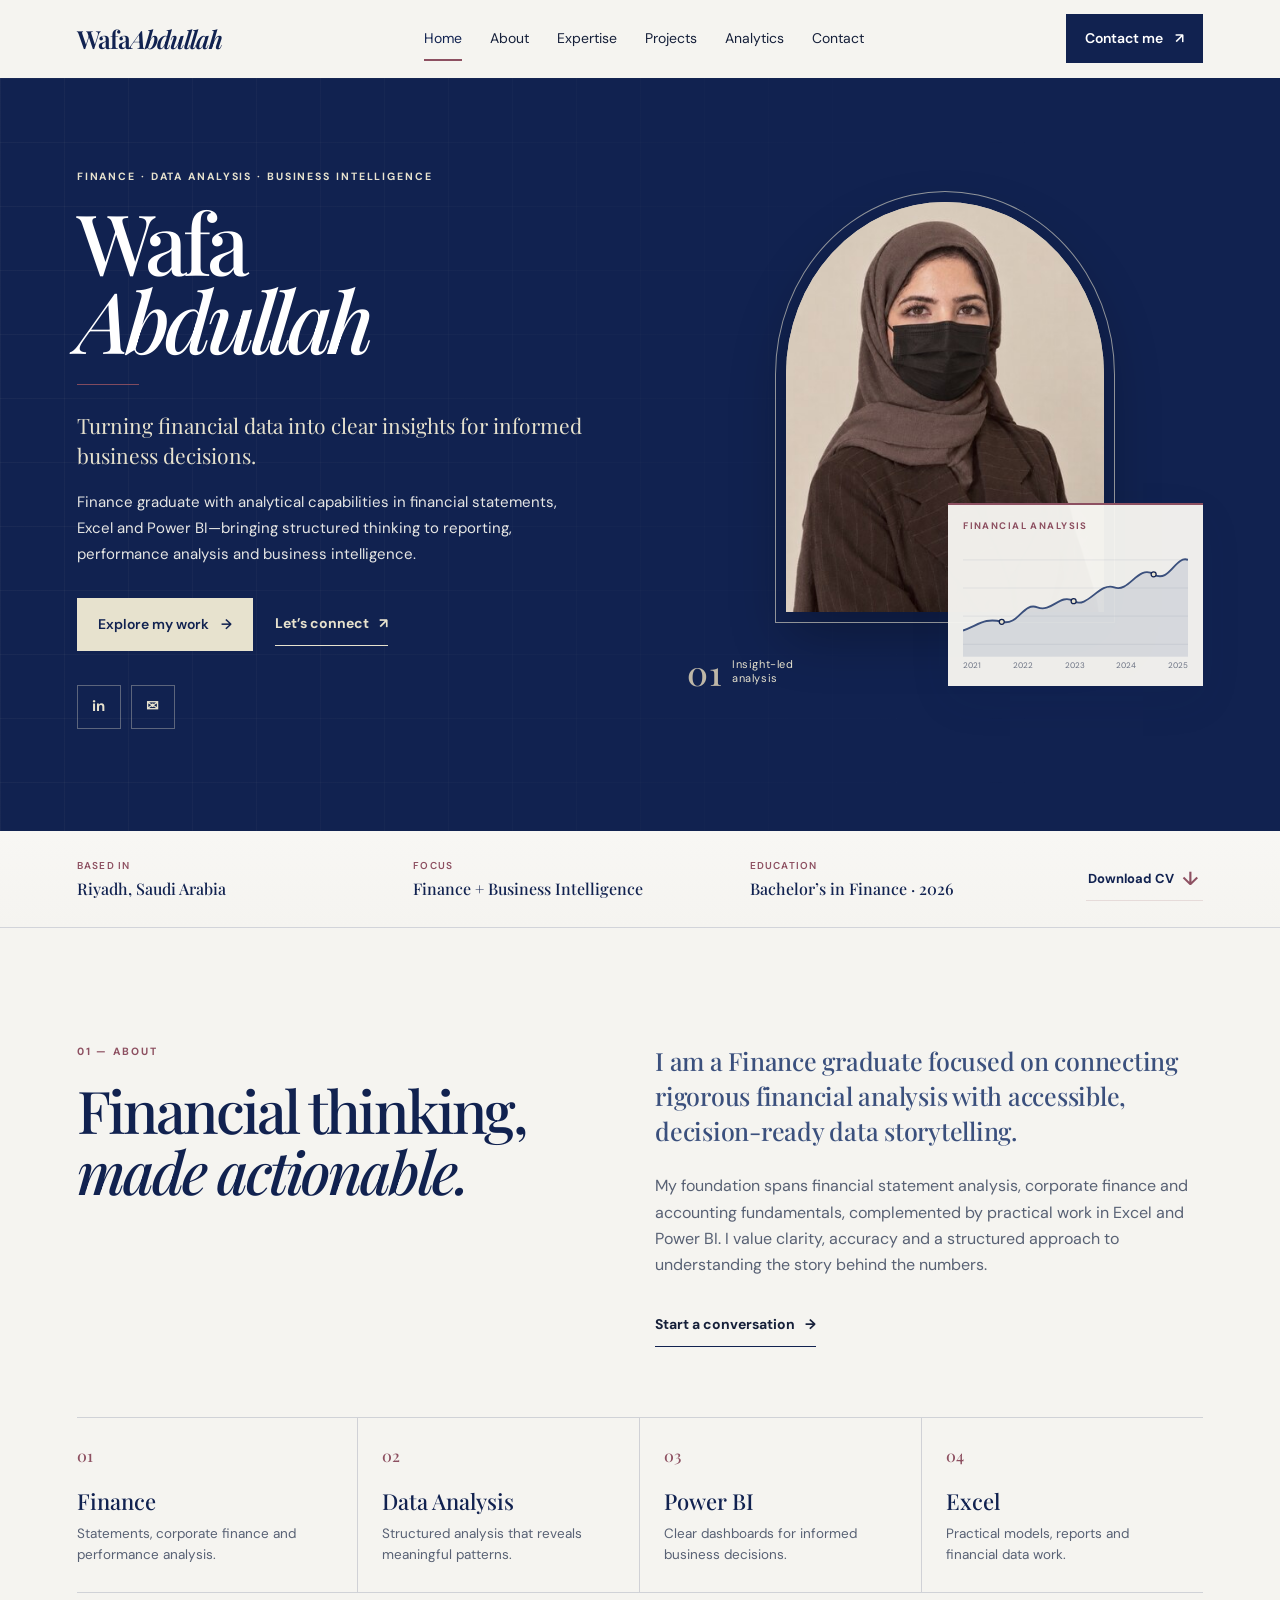
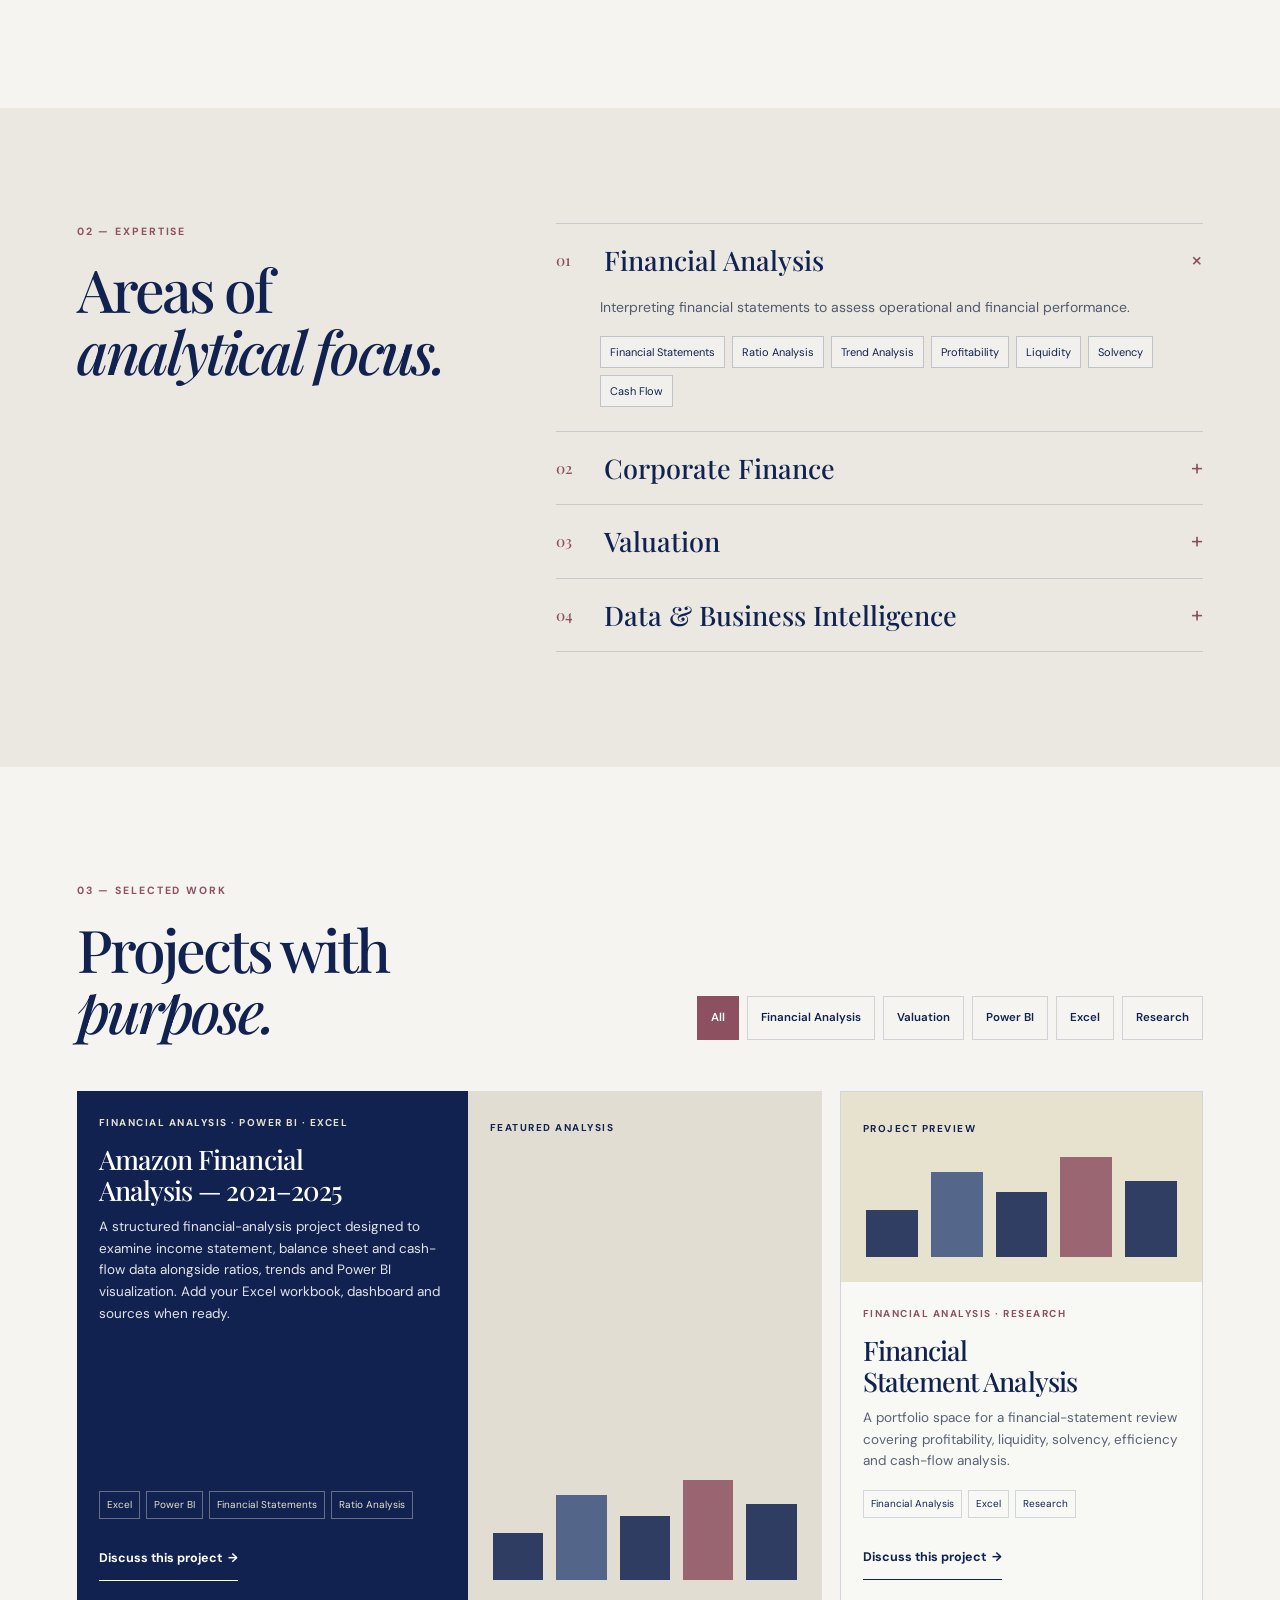
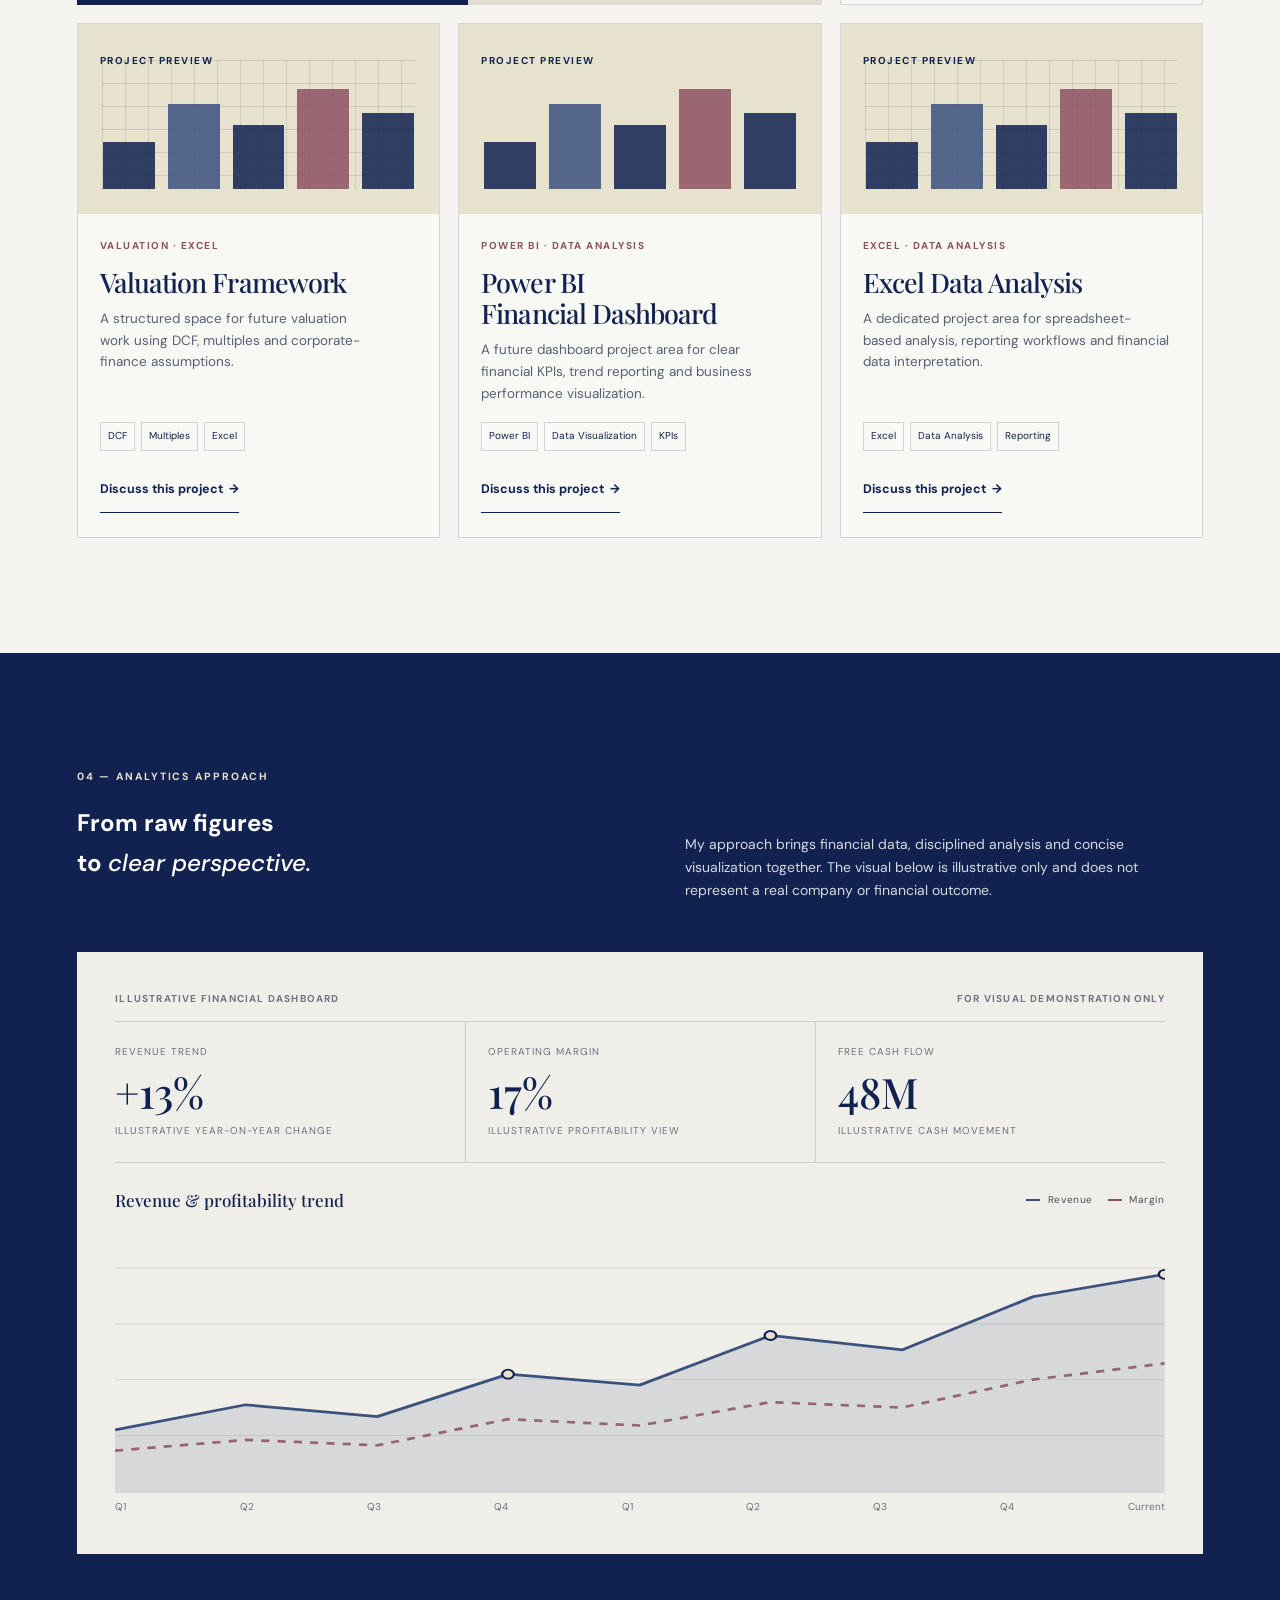
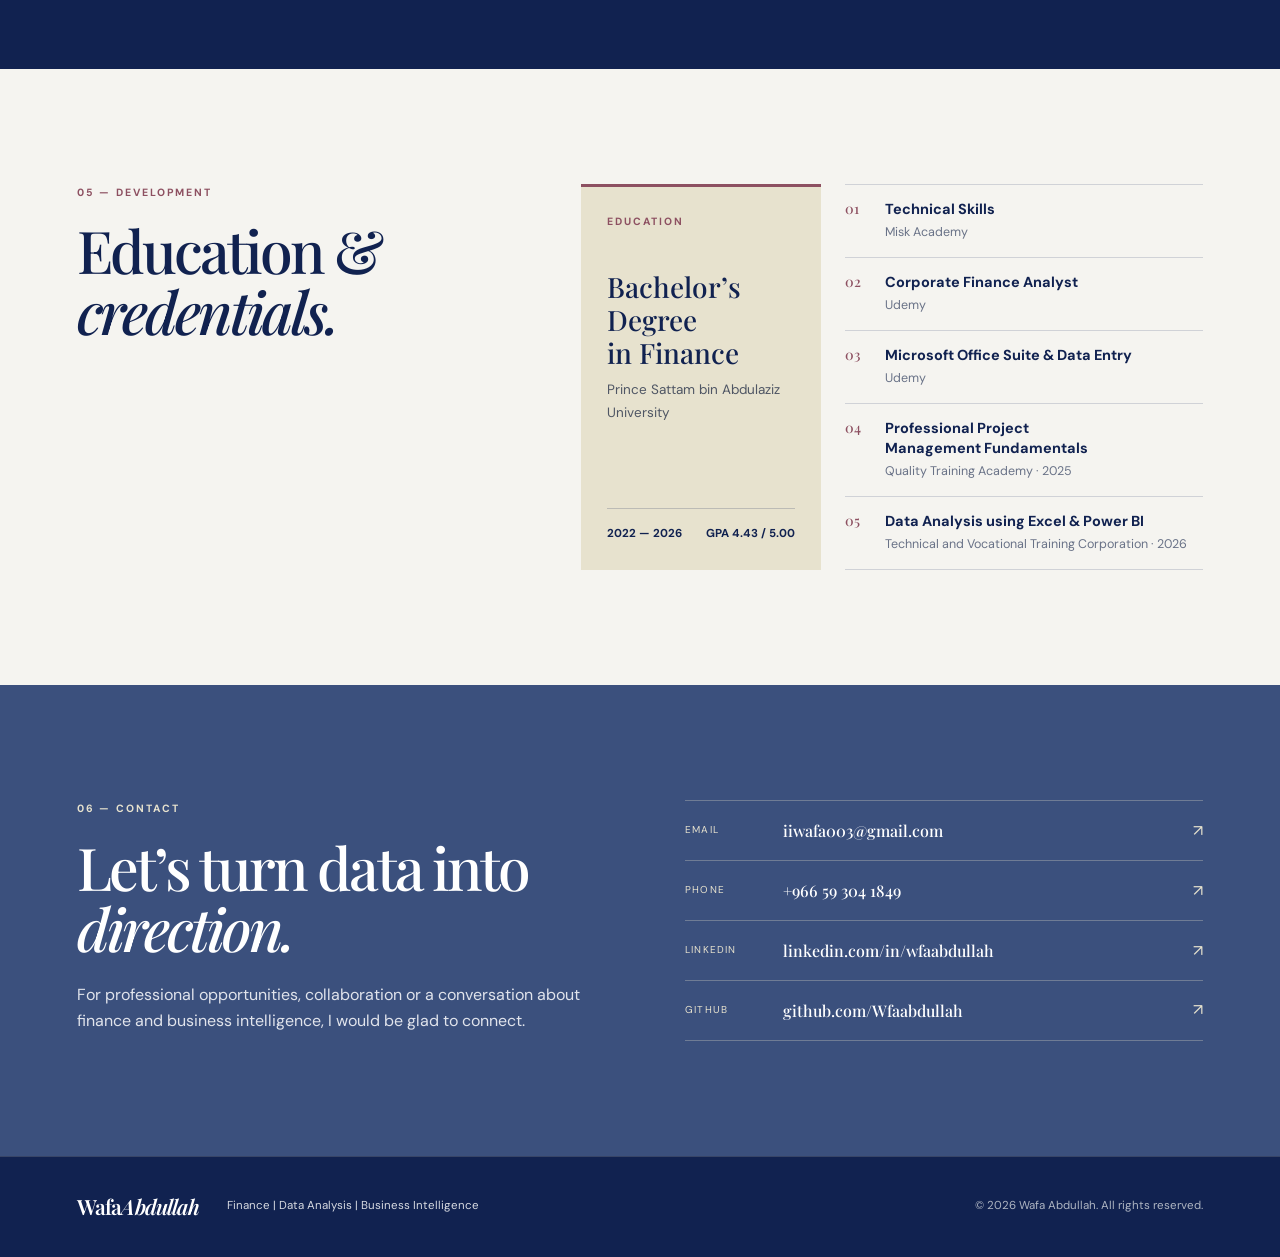
==== index.html @ f2de25d6 "Edit index.html" ====
<!doctype html>
<html lang="en">
<head>
  <meta charset="UTF-8" />
  <meta name="viewport" content="width=device-width, initial-scale=1.0, viewport-fit=cover" />
  <meta name="description" content="Wafa Abdullah — Finance, Data Analysis and Business Intelligence portfolio." />
  <meta name="keywords" content="Wafa Abdullah, Finance, Data Analysis, Business Intelligence, Power BI, Excel, Financial Analysis" />
  <meta name="author" content="Wafa Abdullah" />
  <meta property="og:title" content="Wafa Abdullah | Finance, Data Analysis & Business Intelligence" />
  <meta property="og:description" content="Portfolio of Wafa Abdullah — finance, data analysis and business intelligence." />
  <meta property="og:type" content="website" />
  <meta name="theme-color" content="#112250" />
  <title>Wafa Abdullah | Finance, Data Analysis &amp; Business Intelligence</title>
  <link rel="icon" href="data:image/svg+xml,%3Csvg xmlns='http://www.w3.org/2000/svg' viewBox='0 0 100 100'%3E%3Crect width='100' height='100' rx='16' fill='%23112250'/%3E%3Ctext x='50' y='62' text-anchor='middle' font-family='Georgia' font-size='45' fill='%23E7E2CE'%3EWA%3C/text%3E%3C/svg%3E" />
  <link rel="preconnect" href="https://fonts.googleapis.com" />
  <link rel="preconnect" href="https://fonts.gstatic.com" crossorigin />
  <link href="https://fonts.googleapis.com/css2?family=DM+Sans:opsz,wght@9..40,400;9..40,500;9..40,600;9..40,700&family=Playfair+Display:ital,wght@0,500;0,600;0,700;1,500&display=swap" rel="stylesheet" />
  <link rel="preload" as="image" href="assets/images/profile.jpg" imagesrcset="assets/images/profile-480.jpg 480w, assets/images/profile.jpg 1254w" imagesizes="(max-width: 700px) 78vw, (max-width: 1150px) 40vw, 318px" />
  <link rel="stylesheet" href="style.css" />
  <noscript><style>.reveal{opacity:1!important;transform:none!important}</style></noscript>
</head>
<body>
  <a class="skip-link" href="#main">Skip to content</a>
  <header class="site-header" id="top">
    <a class="brand" href="#home" aria-label="Wafa Abdullah, home">Wafa <span>Abdullah</span></a>
    <button class="menu-toggle" type="button" aria-expanded="false" aria-controls="site-nav" aria-label="Open menu"><span></span><span></span><span></span></button>
    <nav id="site-nav" aria-label="Primary navigation">
      <a class="active" href="#home">Home</a><a href="#about">About</a><a href="#expertise">Expertise</a><a href="#projects">Projects</a><a href="#analytics">Analytics</a><a href="#contact">Contact</a>
    </nav>
    <a class="header-contact" href="#contact">Contact me <span aria-hidden="true">↗</span></a>
  </header>

  <main id="main">
    <section class="hero" id="home" aria-labelledby="hero-title">
      <div class="hero-grid" aria-hidden="true"></div>
      <div class="hero-copy reveal">
        <p class="eyebrow light">Finance · Data Analysis · Business Intelligence</p>
        <h1 id="hero-title">Wafa<br /><em>Abdullah</em></h1>
        <div class="hero-rule"></div>
        <p class="hero-role">Turning financial data into clear insights for informed business decisions.</p>
        <p class="hero-text">Finance graduate with analytical capabilities in financial statements, Excel and Power BI—bringing structured thinking to reporting, performance analysis and business intelligence.</p>
        <div class="hero-actions">
          <a class="btn btn-accent" href="#projects">Explore my work <span aria-hidden="true">→</span></a>
          <a class="text-link light" href="#contact">Let’s connect <span aria-hidden="true">↗</span></a>
        </div>
        <div class="hero-social">
          <a href="https://www.linkedin.com/in/wfaabdullah" target="_blank" rel="noopener noreferrer" aria-label="Wafa Abdullah on LinkedIn">in</a>
          <a href="mailto:iiwafa003@gmail.com" aria-label="Email Wafa Abdullah">✉</a>
        </div>
      </div>
      <div class="hero-visual reveal">
        <picture>
          <source type="image/jpeg" srcset="assets/images/profile-480.jpg 480w, assets/images/profile.jpg 720w" sizes="(max-width: 700px) 78vw, (max-width: 1150px) 40vw, 318px" />
          <img class="profile-photo" src="assets/images/profile.jpg" width="720" height="929" alt="Portrait of Wafa Abdullah" fetchpriority="high" decoding="async" />
        </picture>
        <div class="chart-card chart-main"><div class="chart-label">Financial analysis</div><svg viewBox="0 0 360 190" aria-hidden="true"><g class="grid-lines"><path d="M0 35H360M0 80H360M0 125H360M0 170H360"/></g><path class="area" d="M0,148 C25,139 35,127 62,134 S96,102 119,111 S155,88 177,101 S218,70 242,79 S280,42 305,58 S340,27 360,35 L360,190 L0,190Z"/><path class="chart-line" d="M0,148 C25,139 35,127 62,134 S96,102 119,111 S155,88 177,101 S218,70 242,79 S280,42 305,58 S340,27 360,35"/><g class="chart-dots"><circle cx="62" cy="134" r="4"/><circle cx="177" cy="101" r="4"/><circle cx="305" cy="58" r="4"/></g></svg><div class="chart-years"><span>2021</span><span>2022</span><span>2023</span><span>2024</span><span>2025</span></div></div>
        <div class="data-note"><span class="note-num">01</span><span>Insight-led<br />analysis</span></div>
      </div>
    </section>

    <section class="intro-strip" aria-label="Professional summary">
      <div><span>Based in</span><strong>Riyadh, Saudi Arabia</strong></div>
      <div><span>Focus</span><strong>Finance + Business Intelligence</strong></div>
      <div><span>Education</span><strong>Bachelor’s in Finance · 2026</strong></div>
      <a href="assets/documents/Wafa-Abdullah-CV.pdf" target="_blank" rel="noopener" class="download-cv">Download CV <span aria-hidden="true">↓</span></a>
    </section>

    <section class="section about" id="about">
      <div class="section-heading reveal"><p class="eyebrow">01 — About</p><h2>Financial thinking,<br /><em>made actionable.</em></h2></div>
      <div class="about-content reveal"><p class="lead">I am a Finance graduate focused on connecting rigorous financial analysis with accessible, decision-ready data storytelling.</p><p>My foundation spans financial statement analysis, corporate finance and accounting fundamentals, complemented by practical work in Excel and Power BI. I value clarity, accuracy and a structured approach to understanding the story behind the numbers.</p><a class="text-link" href="#contact">Start a conversation <span aria-hidden="true">→</span></a></div>
      <div class="capability-row reveal"><article><span>01</span><h3>Finance</h3><p>Statements, corporate finance and performance analysis.</p></article><article><span>02</span><h3>Data Analysis</h3><p>Structured analysis that reveals meaningful patterns.</p></article><article><span>03</span><h3>Power BI</h3><p>Clear dashboards for informed business decisions.</p></article><article><span>04</span><h3>Excel</h3><p>Practical models, reports and financial data work.</p></article></div>
    </section>

    <section class="section expertise" id="expertise">
      <div class="section-heading reveal"><p class="eyebrow">02 — Expertise</p><h2>Areas of<br /><em>analytical focus.</em></h2></div>
      <div class="expertise-list reveal">
        <details open><summary><span>01</span><h3>Financial Analysis</h3><i aria-hidden="true">+</i></summary><div class="detail-content"><p>Interpreting financial statements to assess operational and financial performance.</p><div class="tags"><span>Financial Statements</span><span>Ratio Analysis</span><span>Trend Analysis</span><span>Profitability</span><span>Liquidity</span><span>Solvency</span><span>Cash Flow</span></div></div></details>
        <details><summary><span>02</span><h3>Corporate Finance</h3><i aria-hidden="true">+</i></summary><div class="detail-content"><p>Building an analytical understanding of capital allocation and corporate finance principles.</p><div class="tags"><span>WACC</span><span>CAPM</span><span>Cost of Capital</span><span>Capital Budgeting</span><span>Working Capital</span><span>Free Cash Flow</span></div></div></details>
        <details><summary><span>03</span><h3>Valuation</h3><i aria-hidden="true">+</i></summary><div class="detail-content"><p>Applying valuation frameworks to support structured investment and corporate finance analysis.</p><div class="tags"><span>DCF</span><span>Dividend Discount Model</span><span>P/E</span><span>EV/EBITDA</span><span>P/B</span><span>P/S</span></div></div></details>
        <details><summary><span>04</span><h3>Data &amp; Business Intelligence</h3><i aria-hidden="true">+</i></summary><div class="detail-content"><p>Transforming financial data into clear, visual and usable business intelligence.</p><div class="tags"><span>Power BI</span><span>Excel</span><span>Data Visualization</span><span>Dashboard Development</span><span>Financial Modeling</span><span>Data Interpretation</span></div></div></details>
      </div>
    </section>

    <section class="section projects" id="projects">
      <div class="projects-top reveal">
        <div class="section-heading"><p class="eyebrow">03 — Selected work</p><h2>Projects with<br /><em>purpose.</em></h2></div>
        <div class="project-filters" role="group" aria-label="Filter projects"><button class="filter active" type="button" data-filter="all" aria-pressed="true">All</button><button class="filter" type="button" data-filter="financial-analysis" aria-pressed="false">Financial Analysis</button><button class="filter" type="button" data-filter="valuation" aria-pressed="false">Valuation</button><button class="filter" type="button" data-filter="power-bi" aria-pressed="false">Power BI</button><button class="filter" type="button" data-filter="excel" aria-pressed="false">Excel</button><button class="filter" type="button" data-filter="research" aria-pressed="false">Research</button></div>
      </div>
      <div id="projects-grid" class="projects-grid" aria-live="polite"></div>
    </section>

    <section class="section analytics" id="analytics">
      <div class="analytics-intro reveal"><p class="eyebrow light">04 — Analytics approach</p><h2>From raw figures<br />to <em>clear perspective.</em></h2><p>My approach brings financial data, disciplined analysis and concise visualization together. The visual below is illustrative only and does not represent a real company or financial outcome.</p></div>
      <div class="analytics-board reveal"><div class="board-header"><span>Illustrative financial dashboard</span><span>For visual demonstration only</span></div><div class="kpi-row"><div><span>Revenue trend</span><strong>+<b data-count="18">0</b>%</strong><small>Illustrative year-on-year change</small></div><div><span>Operating margin</span><strong><b data-count="24">0</b>%</strong><small>Illustrative profitability view</small></div><div><span>Free cash flow</span><strong><b data-count="68">0</b>M</strong><small>Illustrative cash movement</small></div></div><div class="large-chart"><div class="chart-title"><span>Revenue &amp; profitability trend</span><span class="legend"><i></i> Revenue <i class="line-two"></i> Margin</span></div><svg viewBox="0 0 900 300" preserveAspectRatio="none" role="img" aria-label="Illustrative line chart of revenue and margin trend"><g class="chart-grid"><path d="M0 50H900M0 112H900M0 174H900M0 236H900"/></g><path class="revenue-area" d="M0 230 L112 202 L225 215 L337 168 L450 180 L562 125 L675 141 L787 82 L900 57 V300 H0Z"/><polyline class="revenue-line draw-line" points="0,230 112,202 225,215 337,168 450,180 562,125 675,141 787,82 900,57"/><polyline class="margin-line draw-line" points="0,253 112,241 225,247 337,218 450,225 562,199 675,205 787,174 900,156"/><g class="point-set"><circle cx="337" cy="168" r="5"/><circle cx="562" cy="125" r="5"/><circle cx="900" cy="57" r="5"/></g></svg><div class="chart-axis"><span>Q1</span><span>Q2</span><span>Q3</span><span>Q4</span><span>Q1</span><span>Q2</span><span>Q3</span><span>Q4</span><span>Current</span></div></div></div>
    </section>

    <section class="section credentials" id="credentials"><div class="section-heading reveal"><p class="eyebrow">05 — Development</p><h2>Education &amp;<br /><em>credentials.</em></h2></div><div class="credentials-wrap reveal"><article class="education-card"><p class="eyebrow">Education</p><h3>Bachelor’s Degree<br />in Finance</h3><p>Prince Sattam bin Abdulaziz University</p><div class="education-meta"><span>2022 — 2026</span><span>GPA 4.43 / 5.00</span></div></article><div class="cert-list"><article><span>01</span><div><h3>Technical Skills</h3><p>Misk Academy</p></div></article><article><span>02</span><div><h3>Corporate Finance Analyst</h3><p>Udemy</p></div></article><article><span>03</span><div><h3>Microsoft Office Suite &amp; Data Entry</h3><p>Udemy</p></div></article><article><span>04</span><div><h3>Professional Project Management Fundamentals</h3><p>Quality Training Academy · 2025</p></div></article><article><span>05</span><div><h3>Data Analysis using Excel &amp; Power BI</h3><p>Technical and Vocational Training Corporation · 2026</p></div></article></div></div></section>

    <section class="contact" id="contact"><div class="contact-grid"><div class="reveal"><p class="eyebrow light">06 — Contact</p><h2>Let’s turn data into<br /><em>direction.</em></h2><p>For professional opportunities, collaboration or a conversation about finance and business intelligence, I would be glad to connect.</p></div><div class="contact-details reveal"><a href="mailto:iiwafa003@gmail.com"><span>Email</span><strong>iiwafa003@gmail.com</strong><i aria-hidden="true">↗</i></a><a href="tel:+966593041849"><span>Phone</span><strong>+966 59 304 1849</strong><i aria-hidden="true">↗</i></a><a href="https://www.linkedin.com/in/wfaabdullah" target="_blank" rel="noopener noreferrer"><span>LinkedIn</span><strong>linkedin.com/in/wfaabdullah</strong><i aria-hidden="true">↗</i></a><a href="https://github.com/Wfaabdullah" target="_blank" rel="noopener noreferrer"><span>GitHub</span><strong>github.com/Wfaabdullah</strong><i aria-hidden="true">↗</i></a></div></div></section>
  </main>
  <footer><a class="brand" href="#home">Wafa <span>Abdullah</span></a><p>Finance | Data Analysis | Business Intelligence</p><p>© <span id="year"></span> Wafa Abdullah. All rights reserved.</p></footer>
  <script src="projects.js"></script><script src="script.js"></script>
</body>
</html>
---- style.css ----
/* ==========================================================================
   Wafa Abdullah — portfolio design system
   Palette: light beige ground, dark navy type, muted dark-pink accent
   ========================================================================== */

:root {
  --navy: #112250;
  --navy-deep: #0b1838;
  --sapphire: #3b507d;
  --beige: #f5f4f0;
  --champagne: #e7e2ce;
  --taupe: #beb7a7;
  --rose: #8d5061;          /* muted dark pink accent */
  --rose-deep: #76404f;
  --rose-soft: rgba(141, 80, 97, .16);
  --ink: #16203a;
  --muted: #586174;
  --serif: "Playfair Display", Georgia, "Times New Roman", serif;
  --sans: "DM Sans", Arial, Helvetica, sans-serif;
  --line: rgba(17, 34, 80, .16);
  --shadow: 0 15px 40px rgba(17, 34, 80, .08);
  --header-h: 78px;
  --gutter: clamp(20px, 6vw, 120px);
}

*,
*::before,
*::after { box-sizing: border-box; }

html {
  scroll-behavior: smooth;
  -webkit-text-size-adjust: 100%;
  scroll-padding-top: calc(var(--header-h) + 18px);
}

section[id] { scroll-margin-top: calc(var(--header-h) + 18px); }

body {
  margin: 0;
  background: var(--beige);
  color: var(--ink);
  font-family: var(--sans);
  font-size: 16px;
  line-height: 1.65;
  overflow-x: hidden;
  -webkit-font-smoothing: antialiased;
  text-rendering: optimizeLegibility;
}

img, picture, svg { max-width: 100%; }
img { height: auto; }

a { color: inherit; text-decoration: none; }
button { font: inherit; color: inherit; }

h1, h2, h3, p { margin-top: 0; }
h1, h2, h3 { text-wrap: balance; }
p { text-wrap: pretty; }

:where(a, button, summary):focus-visible {
  outline: 3px solid var(--rose);
  outline-offset: 4px;
  border-radius: 2px;
}

.skip-link {
  position: absolute;
  left: -999px;
  z-index: 1000;
  background: #fff;
  color: var(--navy);
  padding: 12px 16px;
}
.skip-link:focus { left: 12px; top: 12px; }

.sr-only {
  position: absolute;
  width: 1px; height: 1px;
  padding: 0; margin: -1px;
  overflow: hidden;
  clip: rect(0, 0, 0, 0);
  white-space: nowrap;
  border: 0;
}

/* ------------------------------- header --------------------------------- */

.site-header {
  min-height: var(--header-h);
  display: flex;
  align-items: center;
  gap: 20px;
  padding: 0 var(--gutter);
  padding-top: env(safe-area-inset-top);
  position: sticky;
  top: 0;
  z-index: 100;
  background: rgba(245, 244, 240, .95);
  -webkit-backdrop-filter: blur(12px);
  backdrop-filter: blur(12px);
  border-bottom: 1px solid transparent;
  transition: border-color .25s ease, box-shadow .25s ease;
}
.site-header.scrolled {
  border-bottom-color: var(--line);
  box-shadow: 0 8px 24px rgba(17, 34, 80, .05);
}

.brand {
  display: inline-flex;
  align-items: center;
  min-height: 44px;
  font: 600 25px/1.1 var(--serif);
  letter-spacing: -.04em;
  color: var(--navy);
  white-space: nowrap;
}
.brand span { font-style: italic; }

.site-header nav {
  display: flex;
  gap: clamp(16px, 2.2vw, 36px);
  margin: auto;
}
.site-header nav a {
  font-size: 14px;
  position: relative;
  display: inline-flex;
  align-items: center;
  min-height: 44px;
  padding: 0;
  transition: color .2s ease;
}
.site-header nav a::after {
  content: "";
  position: absolute;
  bottom: 0; left: 0;
  width: 0; height: 1.5px;
  background: var(--rose);
  transition: width .25s ease;
}
.site-header nav a:hover,
.site-header nav a.active { color: var(--navy); }
.site-header nav a:hover::after,
.site-header nav a.active::after { width: 100%; }

.header-contact,
.btn {
  display: inline-flex;
  align-items: center;
  justify-content: center;
  gap: 12px;
  background: var(--navy);
  color: #fff;
  padding: 12px 18px;
  min-height: 46px;
  font-size: 14px;
  font-weight: 600;
  border: 1px solid var(--navy);
  transition: background .25s ease, border-color .25s ease, transform .25s ease;
}
.header-contact:hover,
.btn:hover {
  background: var(--sapphire);
  border-color: var(--sapphire);
  transform: translateY(-2px);
}
.header-contact { white-space: nowrap; }

.menu-toggle {
  display: none;
  background: none;
  border: 0;
  color: var(--navy);
  padding: 11px 10px;
  min-width: 44px;
  min-height: 44px;
  margin-left: auto;
  cursor: pointer;
  border-radius: 4px;
}
.menu-toggle span:not(.sr-only) {
  display: block;
  width: 25px;
  height: 1.75px;
  background: currentColor;
  margin: 5px 0;
  transition: transform .25s ease, opacity .2s ease;
}
.menu-toggle[aria-expanded="true"] span:nth-child(1) { transform: translateY(6.75px) rotate(45deg); }
.menu-toggle[aria-expanded="true"] span:nth-child(2) { opacity: 0; }
.menu-toggle[aria-expanded="true"] span:nth-child(3) { transform: translateY(-6.75px) rotate(-45deg); }

/* -------------------------------- hero ---------------------------------- */

.hero {
  background: var(--navy);
  color: #fff;
  position: relative;
  display: grid;
  grid-template-columns: minmax(0, 1.04fr) minmax(380px, .96fr);
  align-items: center;
  gap: clamp(28px, 4vw, 56px);
  padding: clamp(48px, 7vw, 104px) var(--gutter) clamp(56px, 8vw, 112px);
  overflow: hidden;
}
.hero-grid {
  position: absolute;
  inset: 0;
  background:
    linear-gradient(rgba(231, 226, 206, .045) 1px, transparent 1px),
    linear-gradient(90deg, rgba(231, 226, 206, .045) 1px, transparent 1px);
  background-size: 64px 64px;
  -webkit-mask-image: linear-gradient(to right, #000, transparent 82%);
  mask-image: linear-gradient(to right, #000, transparent 82%);
  pointer-events: none;
}
.hero-copy,
.hero-visual { position: relative; z-index: 1; min-width: 0; }

.eyebrow {
  font-size: 10.5px;
  text-transform: uppercase;
  letter-spacing: .18em;
  font-weight: 700;
  color: var(--rose);
  margin: 0 0 18px;
}
.eyebrow.light { color: var(--champagne); }

h1 {
  font: 500 clamp(50px, 6.6vw, 96px)/.92 var(--serif);
  letter-spacing: -.06em;
  margin: 0;
  color: #fff;
}
h1 em, h2 em { font-style: italic; font-weight: 500; }
h1 em { color: #fff; }

.hero-rule {
  width: 62px;
  border-top: 1.5px solid var(--rose);
  opacity: .9;
  margin: 26px 0;
}
.hero-role {
  font: 400 clamp(17px, 1.7vw, 21px)/1.4 var(--serif);
  color: var(--champagne);
  max-width: 46ch;
  margin-bottom: 20px;
}
.hero-text {
  max-width: 50ch;
  color: #e6e6e4;
  font-size: 15px;
  line-height: 1.72;
  margin-bottom: 0;
}
.hero-actions {
  margin-top: 30px;
  display: flex;
  flex-wrap: wrap;
  align-items: center;
  gap: 22px;
}
.btn-accent {
  background: var(--champagne);
  color: var(--navy);
  border-color: var(--champagne);
  padding: 14px 20px;
}
.btn-accent:hover { background: #fff; border-color: #fff; }

.text-link {
  font-size: 14px;
  font-weight: 700;
  border-bottom: 1px solid var(--navy);
  min-height: 44px;
  padding: 6px 0;
  display: inline-flex;
  align-items: center;
  gap: 10px;
  transition: gap .2s ease, border-color .2s ease;
}
.text-link:hover { gap: 15px; }
.text-link.light { border-color: var(--champagne); color: var(--champagne); }

.hero-social {
  display: flex;
  gap: 10px;
  margin-top: 34px;
}
.hero-social a {
  width: 44px;
  height: 44px;
  display: inline-flex;
  align-items: center;
  justify-content: center;
  border: 1px solid rgba(231, 226, 206, .35);
  color: var(--champagne);
  font-size: 15px;
  font-weight: 700;
  transition: background .22s ease, border-color .22s ease, color .22s ease;
}
.hero-social a:hover,
.hero-social a:focus-visible {
  background: var(--rose);
  border-color: var(--rose);
  color: #fff;
}

.hero-visual {
  display: flex;
  align-items: center;
  justify-content: center;
  padding: 14px 14px 96px;
  min-height: 0;
  isolation: isolate;
}
.hero-visual picture { display: block; max-width: 100%; }

.profile-photo {
  display: block;
  width: min(318px, 100%);
  height: auto;
  aspect-ratio: 31 / 40;
  object-fit: cover;
  object-position: 50% 16%;
  border-radius: 50% 50% 0 0 / 42% 42% 0 0;
  outline: 1px solid rgba(231, 226, 206, .6);
  outline-offset: 10px;
  box-shadow: 0 24px 55px rgba(0, 0, 0, .28);
  background: #d8d2c4;
}

.chart-card {
  position: absolute;
  background: rgba(245, 244, 240, .97);
  color: var(--navy);
  padding: 14px 15px;
  box-shadow: var(--shadow);
}
.chart-main {
  width: min(255px, 66%);
  right: 0;
  bottom: 22px;
  z-index: 2;
  animation: float 6s ease-in-out infinite;
  border-top: 2px solid var(--rose);
}
.chart-label {
  font-size: 9.5px;
  text-transform: uppercase;
  letter-spacing: .15em;
  font-weight: 700;
  margin-bottom: 4px;
  color: var(--rose);
}
.chart-main svg { width: 100%; height: auto; display: block; }
.grid-lines path { stroke: rgba(17, 34, 80, .12); stroke-width: 1; }
.area { fill: rgba(59, 80, 125, .13); }
.chart-line { fill: none; stroke: var(--sapphire); stroke-width: 3; }
.chart-dots circle { fill: var(--champagne); stroke: var(--navy); stroke-width: 2; }
.chart-years {
  font-size: 8px;
  display: flex;
  justify-content: space-between;
  color: #6a7182;
  margin-top: 2px;
}

.data-note {
  position: absolute;
  left: 0;
  bottom: 22px;
  display: flex;
  gap: 10px;
  align-items: flex-end;
  color: var(--champagne);
  font-size: 11px;
  letter-spacing: .05em;
  line-height: 1.35;
  z-index: 2;
}
.note-num { font: 500 34px/.8 var(--serif); color: var(--taupe); }

/* ---------------------------- intro strip -------------------------------- */

.intro-strip {
  display: grid;
  grid-template-columns: repeat(3, minmax(0, 1fr)) auto;
  gap: clamp(18px, 3vw, 36px);
  align-items: center;
  padding: 26px var(--gutter);
  border-bottom: 1px solid var(--line);
  background: linear-gradient(to bottom, #f8f7f4, var(--beige));
}
.intro-strip div { display: flex; flex-direction: column; gap: 3px; min-width: 0; }
.intro-strip span {
  font-size: 10px;
  letter-spacing: .12em;
  text-transform: uppercase;
  color: var(--rose);
  font-weight: 600;
}
.intro-strip strong { font: 500 16px/1.35 var(--serif); color: var(--navy); }
.download-cv {
  font-size: 13px;
  font-weight: 700;
  white-space: nowrap;
  display: inline-flex;
  align-items: center;
  gap: 8px;
  min-height: 44px;
  padding: 0 2px;
  border-bottom: 1px solid var(--rose-soft);
  color: var(--navy);
  transition: border-color .2s ease, color .2s ease;
}
.download-cv:hover { border-bottom-color: var(--rose); color: var(--rose); }
.download-cv span { font-size: 19px; line-height: 1; }

/* ------------------------------- sections -------------------------------- */

.section { padding: clamp(64px, 9vw, 132px) var(--gutter); }

.section-heading h2,
.contact h2 {
  font: 500 clamp(34px, 4.6vw, 62px)/1.04 var(--serif);
  letter-spacing: -.05em;
  margin: 0;
  color: var(--navy);
}

/* -------------------------------- about ---------------------------------- */

.about {
  display: grid;
  grid-template-columns: minmax(0, .85fr) minmax(0, 1fr);
  column-gap: clamp(32px, 10%, 150px);
  row-gap: clamp(44px, 6vw, 70px);
}
.about-content { max-width: 570px; }
.lead {
  font: 500 clamp(20px, 2vw, 25px)/1.4 var(--serif);
  color: var(--sapphire);
  letter-spacing: -.01em;
}
.about-content p:not(.lead) { color: var(--muted); }
.about-content .text-link { margin-top: 8px; }

.capability-row {
  grid-column: 1 / -1;
  display: grid;
  grid-template-columns: repeat(4, minmax(0, 1fr));
  border-top: 1px solid var(--line);
  border-bottom: 1px solid var(--line);
}
.capability-row article {
  padding: 26px 24px 26px 0;
  border-right: 1px solid var(--line);
  min-width: 0;
}
.capability-row article + article { padding-left: 24px; }
.capability-row article:last-child { border-right: 0; }
.capability-row span { color: var(--rose); font: 500 16px var(--serif); }
.capability-row h3 {
  font: 500 clamp(19px, 1.8vw, 22px)/1.2 var(--serif);
  margin: 18px 0 8px;
  color: var(--navy);
}
.capability-row p { font-size: 13.5px; line-height: 1.6; margin: 0; color: var(--muted); }

/* ------------------------------- expertise ------------------------------- */

.expertise {
  background: #eae8e1;
  display: grid;
  grid-template-columns: minmax(0, .75fr) minmax(0, 1.25fr);
  gap: clamp(32px, 8%, 120px);
  align-items: start;
}
.expertise-list { min-width: 0; }
.expertise-list details { border-top: 1px solid var(--line); }
.expertise-list details:last-child { border-bottom: 1px solid var(--line); }
.expertise-list summary {
  list-style: none;
  cursor: pointer;
  display: grid;
  grid-template-columns: 44px minmax(0, 1fr) 24px;
  align-items: center;
  gap: 4px;
  padding: 20px 0;
  min-height: 56px;
  transition: color .2s ease;
}
.expertise-list summary::-webkit-details-marker { display: none; }
.expertise-list summary:hover h3 { color: var(--rose); }
.expertise-list summary span { font: 500 15px var(--serif); color: var(--rose); }
.expertise-list summary h3 {
  font: 500 clamp(21px, 2.2vw, 27px)/1.2 var(--serif);
  margin: 0;
  color: var(--navy);
  transition: color .2s ease;
}
.expertise-list summary i {
  font-style: normal;
  font-size: 22px;
  line-height: 1;
  justify-self: end;
  color: var(--rose);
  transition: transform .25s ease;
}
.expertise-list details[open] summary i { transform: rotate(45deg); }
.detail-content {
  padding: 0 0 24px 44px;
  color: #4f5a6e;
  font-size: 14px;
}
.detail-content p { max-width: 58ch; margin-bottom: 16px; }
.tags { display: flex; flex-wrap: wrap; gap: 7px; }
.tags span {
  border: 1px solid rgba(17, 34, 80, .22);
  font-size: 11px;
  padding: 6px 9px;
  color: var(--navy);
  background: rgba(255, 255, 255, .35);
}

/* -------------------------------- projects ------------------------------- */

.projects-top {
  display: flex;
  align-items: flex-end;
  justify-content: space-between;
  gap: 30px;
  margin-bottom: clamp(32px, 4vw, 52px);
}
.project-filters {
  display: flex;
  flex-wrap: wrap;
  justify-content: flex-end;
  gap: 8px;
  max-width: 620px;
}
.filter {
  background: transparent;
  border: 1px solid var(--line);
  padding: 10px 13px;
  min-height: 44px;
  color: var(--navy);
  cursor: pointer;
  font-size: 11.5px;
  font-weight: 600;
  transition: background .2s ease, border-color .2s ease, color .2s ease;
}
.filter:hover { border-color: var(--rose); color: var(--rose); }
.filter.active {
  background: var(--rose);
  border-color: var(--rose);
  color: #fff;
}

.projects-grid {
  display: grid;
  grid-template-columns: repeat(3, minmax(0, 1fr));
  gap: 18px;
}
.project {
  border: 1px solid var(--line);
  background: rgba(255, 255, 255, .3);
  display: flex;
  flex-direction: column;
  min-width: 0;
  transition: box-shadow .3s ease, transform .3s ease, border-color .3s ease;
}
.project:hover {
  box-shadow: var(--shadow);
  transform: translateY(-5px);
  border-color: rgba(141, 80, 97, .3);
}
.empty-state {
  grid-column: 1 / -1;
  margin: 0;
  padding: 40px 24px;
  text-align: center;
  color: var(--muted);
  font-size: 14px;
  border: 1px dashed var(--line);
}
.project.featured {
  grid-column: span 2;
  display: grid;
  grid-template-columns: minmax(0, 1.05fr) minmax(0, .95fr);
  background: var(--navy);
  color: #fff;
  border: 0;
}
.project.featured .project-visual { order: 2; background: #e1ddd2; min-height: 100%; }

.project-visual {
  min-height: 190px;
  padding: 22px;
  position: relative;
  overflow: hidden;
  background: var(--champagne);
}
.project-visual .mini-label {
  font-size: 10px;
  text-transform: uppercase;
  letter-spacing: .15em;
  font-weight: 700;
  color: var(--navy);
}
.visual-bars {
  position: absolute;
  left: 25px; right: 25px; bottom: 25px;
  height: 112px;
  display: flex;
  align-items: flex-end;
  gap: 13px;
}
.visual-bars i { background: var(--navy); width: 18%; opacity: .85; }
.visual-bars i:nth-child(1) { height: 42%; }
.visual-bars i:nth-child(2) { height: 76%; background: var(--sapphire); }
.visual-bars i:nth-child(3) { height: 58%; }
.visual-bars i:nth-child(4) { height: 90%; background: var(--rose); }
.visual-bars i:nth-child(5) { height: 68%; }
.visual-grid {
  position: absolute;
  inset: 36px 24px 24px;
  background:
    linear-gradient(rgba(17, 34, 80, .12) 1px, transparent 1px),
    linear-gradient(90deg, rgba(17, 34, 80, .12) 1px, transparent 1px);
  background-size: 23px 23px;
}

.project-body {
  padding: 24px 22px;
  display: flex;
  flex-direction: column;
  flex: 1;
  min-width: 0;
}
.project-category {
  font-size: 10px;
  text-transform: uppercase;
  letter-spacing: .15em;
  color: var(--rose);
  font-weight: 700;
  text-transform: uppercase;
}
.featured .project-category { color: var(--champagne); }
.project h3 {
  font: 500 clamp(22px, 2.1vw, 27px)/1.16 var(--serif);
  letter-spacing: -.035em;
  margin: 12px 0 10px;
  color: var(--navy);
}
.featured h3 { color: #fff; }
.project p { font-size: 13.5px; line-height: 1.6; color: var(--muted); margin-bottom: 0; }
.featured p { color: #e2e4e8; }
.project-tools {
  display: flex;
  gap: 6px;
  flex-wrap: wrap;
  margin-top: auto;
  padding-top: 18px;
}
.project-tools span {
  font-size: 10px;
  padding: 5px 7px;
  border: 1px solid var(--line);
  color: var(--navy);
}
.featured .project-tools span {
  border-color: rgba(231, 226, 206, .4);
  color: var(--champagne);
}
.project-actions {
  display: flex;
  flex-wrap: wrap;
  gap: 18px;
  margin-top: 18px;
  font-size: 12.5px;
  font-weight: 700;
}
.project-actions a {
  border-bottom: 1px solid currentColor;
  padding-bottom: 2px;
  min-height: 44px;
  color: var(--navy);
  display: inline-flex;
  align-items: center;
  gap: 6px;
  transition: color .2s ease;
}
.project-actions a:hover { color: var(--rose); }
.featured .project-actions a { color: #fff; }
.featured .project-actions a:hover { color: var(--champagne); }

/* ------------------------------- analytics ------------------------------- */

.analytics { background: var(--navy); color: #fff; }
.analytics-intro {
  display: grid;
  grid-template-columns: minmax(0, 1fr) minmax(0, 1fr);
  grid-template-rows: auto auto;
  column-gap: clamp(24px, 8%, 110px);
  align-items: end;
  margin-bottom: clamp(32px, 4vw, 50px);
}
.analytics-intro > .eyebrow { grid-column: 1; }
.analytics-intro > h2 { grid-column: 1; grid-row: 2; color: #fff; }
.analytics-intro > p:last-child {
  grid-column: 2;
  grid-row: 2;
  color: #d7d9df;
  max-width: 50ch;
  font-size: 14px;
  margin-bottom: 0;
}
.analytics-board {
  background: #f0eee8;
  color: var(--navy);
  padding: clamp(18px, 3vw, 40px);
}
.board-header {
  display: flex;
  justify-content: space-between;
  flex-wrap: wrap;
  gap: 8px 14px;
  border-bottom: 1px solid var(--line);
  padding-bottom: 14px;
  font-size: 10px;
  text-transform: uppercase;
  letter-spacing: .12em;
  font-weight: 700;
  color: #6d7482;
}
.kpi-row {
  display: grid;
  grid-template-columns: repeat(3, minmax(0, 1fr));
  border-bottom: 1px solid var(--line);
}
.kpi-row > div { padding: 22px 18px 22px 0; min-width: 0; }
.kpi-row > div + div { padding-left: 22px; border-left: 1px solid var(--line); }
.kpi-row span,
.kpi-row small {
  display: block;
  font-size: 10px;
  text-transform: uppercase;
  letter-spacing: .1em;
  color: #687184;
}
.kpi-row strong {
  font: 500 clamp(30px, 3.6vw, 42px)/1.2 var(--serif);
  display: block;
  margin: 6px 0;
}
.kpi-row strong b { font-weight: 500; }
.large-chart { padding-top: 26px; }
.chart-title {
  display: flex;
  justify-content: space-between;
  align-items: center;
  flex-wrap: wrap;
  gap: 10px;
  font: 500 17px var(--serif);
}
.legend { font: 500 10px var(--sans); letter-spacing: .04em; color: #5c6575; }
.legend i {
  display: inline-block;
  width: 14px; height: 2px;
  background: var(--sapphire);
  vertical-align: middle;
  margin: 0 4px 2px 12px;
}
.legend .line-two { background: var(--rose); }
.large-chart svg {
  width: 100%;
  height: clamp(170px, 26vw, 270px);
  margin-top: 12px;
  display: block;
}
.chart-grid path { stroke: rgba(17, 34, 80, .12); stroke-width: 1; }
.revenue-area { fill: rgba(59, 80, 125, .14); }
.revenue-line,
.margin-line { fill: none; stroke: var(--sapphire); stroke-width: 3; }
.margin-line { stroke: var(--rose); stroke-dasharray: 7 7; opacity: .85; }
.point-set circle { fill: var(--champagne); stroke: var(--navy); stroke-width: 2; }
.chart-axis {
  display: flex;
  justify-content: space-between;
  gap: 2px;
  font-size: 10px;
  color: #687184;
  margin-top: 6px;
}

/* ------------------------------ credentials ------------------------------ */

.credentials {
  display: grid;
  grid-template-columns: minmax(0, .8fr) minmax(0, 1.2fr);
  gap: clamp(32px, 8%, 120px);
  align-items: start;
}
.credentials-wrap {
  display: grid;
  grid-template-columns: minmax(0, .8fr) minmax(0, 1.2fr);
  gap: 24px;
  min-width: 0;
}
.education-card {
  background: var(--champagne);
  padding: 26px;
  display: flex;
  flex-direction: column;
  border-top: 3px solid var(--rose);
}
.education-card h3 {
  font: 500 clamp(23px, 2.2vw, 28px)/1.18 var(--serif);
  margin: 22px 0 10px;
  color: var(--navy);
}
.education-card > p:not(.eyebrow) { font-size: 13.5px; color: #4f5664; }
.education-meta {
  margin-top: auto;
  padding-top: 16px;
  border-top: 1px solid rgba(17, 34, 80, .2);
  display: flex;
  justify-content: space-between;
  flex-wrap: wrap;
  gap: 6px 10px;
  font-size: 11.5px;
  font-weight: 700;
  color: var(--navy);
}
.cert-list { min-width: 0; }
.cert-list article {
  display: grid;
  grid-template-columns: 36px minmax(0, 1fr);
  gap: 4px;
  border-top: 1px solid var(--line);
  padding: 14px 0;
}
.cert-list article:last-child { border-bottom: 1px solid var(--line); }
.cert-list span { font: 500 14px var(--serif); color: var(--rose); }
.cert-list h3 { font-size: 14.5px; margin: 0; font-weight: 700; line-height: 1.4; color: var(--navy); }
.cert-list p { font-size: 12.5px; color: #697287; margin: 3px 0 0; }

/* -------------------------------- contact -------------------------------- */

.contact {
  background: var(--sapphire);
  color: #fff;
  padding: clamp(64px, 9vw, 132px) var(--gutter);
}
.contact-grid {
  display: grid;
  grid-template-columns: minmax(0, 1fr) minmax(0, 1fr);
  gap: clamp(32px, 8%, 120px);
}
.contact h2 { color: #fff; }
.contact .eyebrow { color: var(--champagne); }
.contact-grid > div > p:last-child {
  max-width: 46ch;
  color: #e1e4ec;
  margin-top: 24px;
  margin-bottom: 0;
}
.contact-details { min-width: 0; }
.contact-details a {
  display: grid;
  grid-template-columns: 84px minmax(0, 1fr) auto;
  gap: 14px;
  align-items: center;
  padding: 16px 0;
  min-height: 60px;
  border-top: 1px solid rgba(231, 226, 206, .3);
  transition: padding-left .2s ease, background .2s ease;
}
.contact-details a:last-child { border-bottom: 1px solid rgba(231, 226, 206, .3); }
.contact-details a:hover { padding-left: 8px; }
.contact-details span {
  font-size: 10px;
  letter-spacing: .12em;
  text-transform: uppercase;
  color: var(--champagne);
}
.contact-details strong {
  font: 500 clamp(14px, 1.4vw, 16px) var(--serif);
  overflow-wrap: anywhere;
  min-width: 0;
}
.contact-details i { font-style: normal; color: var(--champagne); }

/* -------------------------------- footer --------------------------------- */

footer {
  background: var(--navy);
  color: #fff;
  padding: 28px var(--gutter);
  padding-bottom: calc(28px + env(safe-area-inset-bottom));
  display: grid;
  grid-template-columns: auto minmax(0, 1fr) auto;
  align-items: center;
  gap: 12px 28px;
  border-top: 1px solid rgba(231, 226, 206, .18);
}
footer .brand { color: #fff; font-size: 21px; }
footer p { margin: 0; font-size: 11.5px; color: #d7dae1; }
footer p:last-child { color: #aeb5c2; }

/* ------------------------------- animation ------------------------------- */

.reveal {
  opacity: 0;
  transform: translateY(18px);
  transition: opacity .65s ease, transform .65s ease;
}
.reveal.visible { opacity: 1; transform: none; }

@keyframes float { 50% { transform: translateY(-9px); } }

/* ==========================================================================
   Responsive — tablet landscape / small laptop
   ========================================================================== */

@media (min-width: 901px) and (max-width: 1180px) {
  :root { --gutter: 5vw; }
  .site-header { gap: 14px; }
  .site-header nav { gap: 15px; }
  .site-header nav a { font-size: 13px; }
  .header-contact { padding-inline: 12px; font-size: 13px; }
  .hero { grid-template-columns: minmax(0, 1fr) minmax(300px, .85fr); }
  .credentials { grid-template-columns: 1fr; }
  .credentials-wrap { grid-template-columns: minmax(0, .8fr) minmax(0, 1.2fr); }
}

/* ==========================================================================
   Responsive — tablet portrait
   ========================================================================== */

@media (max-width: 900px) {
  :root { --header-h: 72px; --gutter: 32px; }

  .hero {
    grid-template-columns: minmax(0, 1.1fr) minmax(0, .9fr);
    gap: 26px;
    align-items: center;
    padding-block: 56px 64px;
  }
  .hero-visual { padding: 12px 12px 80px; }
  .profile-photo { width: min(250px, 100%); }
  .chart-main { width: min(220px, 78%); bottom: 14px; padding: 12px; }
  .data-note { display: none; }
  .hero-role { font-size: 17px; }
  .hero-text { font-size: 14.5px; }

  .intro-strip { grid-template-columns: repeat(2, minmax(0, 1fr)); gap: 18px 26px; }
  .download-cv { justify-self: start; }

  .about,
  .expertise,
  .credentials { grid-template-columns: 1fr; }
  .about { row-gap: 40px; }
  .about-content { max-width: 100%; }
  .credentials-wrap { grid-template-columns: minmax(0, .9fr) minmax(0, 1.1fr); }

  .capability-row article { padding: 20px 18px 20px 0; }
  .capability-row article + article { padding-left: 18px; }

  .projects-top { align-items: flex-start; flex-direction: column; gap: 24px; }
  .project-filters { justify-content: flex-start; max-width: 100%; }

  .analytics-intro { column-gap: 40px; }
  .analytics-intro > p:last-child { margin-top: 20px; }

  .contact-grid { gap: 44px; }
  footer { grid-template-columns: auto minmax(0, 1fr); row-gap: 6px; }
  footer p:last-child { grid-column: 1 / -1; }
}

/* ==========================================================================
   Responsive — phones (iPhone)
   ========================================================================== */

@media (max-width: 700px) {
  :root { --header-h: 64px; --gutter: 22px; }

  body { font-size: 15.5px; }

  .site-header { padding-inline: 20px; }
  .brand { font-size: 21px; }
  .header-contact { display: none; }
  .menu-toggle { display: block; }

  .site-header nav {
    display: none;
    position: absolute;
    top: 100%;
    left: 0;
    right: 0;
    margin: 0;
    padding: 10px 20px 18px;
    background: var(--beige);
    border-bottom: 1px solid var(--line);
    border-top: 1px solid var(--line);
    box-shadow: 0 18px 30px rgba(17, 34, 80, .1);
    flex-direction: column;
    gap: 0;
    max-height: calc(100vh - var(--header-h));
    overflow-y: auto;
    -webkit-overflow-scrolling: touch;
  }
  .site-header nav.open { display: flex; }
  .site-header nav a {
    padding: 13px 0;
    min-height: 48px;
    display: flex;
    align-items: center;
    font-size: 15px;
    border-bottom: 1px solid rgba(17, 34, 80, .08);
  }
  .site-header nav a:last-child { border-bottom: 0; }
  .site-header nav a::after { display: none; }
  .site-header nav a.active { color: var(--rose); font-weight: 600; }

  /* Hero: single column, photo centred beneath the copy */
  .hero {
    grid-template-columns: minmax(0, 1fr);
    gap: 34px;
    padding: 40px 22px 52px;
  }
  h1 { font-size: clamp(46px, 13vw, 62px); letter-spacing: -.05em; }
  .hero-rule { margin: 22px 0; }
  .hero-role { font-size: 17px; max-width: 34ch; }
  .hero-text { font-size: 14.5px; max-width: 100%; }
  .hero-actions { margin-top: 26px; gap: 18px; }
  .hero-actions .btn { flex: 1 1 auto; min-width: 190px; }
  .hero-social { margin-top: 28px; }
  .hero-social a { width: 46px; height: 46px; }

  .hero-visual {
    width: 100%;
    max-width: 360px;
    margin-inline: auto;
    padding: 12px 10px 92px;
  }
  .profile-photo {
    width: min(268px, 82%);
    outline-offset: 8px;
    margin-inline: auto;
  }
  .chart-main {
    width: min(202px, 70%);
    right: 0;
    bottom: 8px;
    padding: 11px 12px;
  }
  .chart-label { font-size: 8.5px; }
  .chart-years { font-size: 7px; }

  .intro-strip { padding: 22px; gap: 16px 20px; }
  .intro-strip strong { font-size: 15px; }
  .download-cv { min-height: 46px; }

  .section { padding: 60px 22px; }
  .section-heading h2,
  .contact h2 { font-size: clamp(31px, 8.6vw, 44px); }

  .lead { font-size: 20px; }

  .capability-row { grid-template-columns: repeat(2, minmax(0, 1fr)); }
  .capability-row article { padding: 18px 14px 18px 0; }
  .capability-row article + article { padding-left: 14px; }
  .capability-row article:nth-child(2n) { border-right: 0; padding-right: 0; }
  .capability-row article:nth-child(2) { padding-left: 14px; }
  .capability-row article:nth-child(odd) { padding-left: 0; }
  .capability-row article:nth-child(n + 3) { border-top: 1px solid var(--line); }
  .capability-row h3 { margin-top: 12px; }

  .expertise-list summary { grid-template-columns: 34px minmax(0, 1fr) 20px; padding: 17px 0; }
  .expertise-list summary h3 { font-size: 20px; }
  .expertise-list summary i { font-size: 20px; }
  .detail-content { padding: 0 0 20px 34px; font-size: 13.5px; }
  .tags span { font-size: 10.5px; padding: 5px 8px; }

  .project-filters {
    gap: 8px;
    margin-inline: 0;
    padding: 0;
    overflow: visible;
    flex-wrap: wrap;
    max-width: 100%;
  }
  .filter { flex: 0 0 auto; min-height: 44px; padding: 10px 14px; }

  .projects-grid { grid-template-columns: minmax(0, 1fr); gap: 16px; }
  .project.featured {
    grid-column: span 1;
    display: flex;
    flex-direction: column;
  }
  .project.featured .project-visual { order: 0; min-height: 180px; }
  .project-visual { min-height: 170px; }
  .project-body { padding: 22px 20px; }
  .project h3 { font-size: 23px; }
  .project-actions { gap: 14px; font-size: 13px; }
  .project-actions a { min-height: 44px; align-items: center; }

  .analytics-intro { display: block; }
  .analytics-intro > p:last-child { margin-top: 20px; max-width: 100%; }
  .analytics-board { padding: 18px 16px; }
  .board-header { font-size: 9px; letter-spacing: .1em; }
  .kpi-row { grid-template-columns: minmax(0, 1fr); }
  .kpi-row > div { padding: 14px 0; }
  .kpi-row > div + div { border-left: 0; border-top: 1px solid var(--line); padding-left: 0; }
  .kpi-row strong { font-size: 30px; margin: 4px 0; }
  .chart-title { font-size: 14px; }
  .legend { display: none; }
  .chart-axis { font-size: 9px; }

  .credentials-wrap { grid-template-columns: minmax(0, 1fr); gap: 20px; }
  .education-card { padding: 22px; min-height: 0; }
  .education-card h3 { margin-top: 18px; }
  .education-meta { margin-top: 20px; }

  .contact { padding: 60px 22px; }
  .contact-grid { gap: 36px; }
  .contact-details a { grid-template-columns: 72px minmax(0, 1fr) auto; gap: 12px; }
  .contact-details a:hover { padding-left: 0; }
  .contact-grid > div > p:last-child { margin-top: 18px; }

  footer {
    grid-template-columns: minmax(0, 1fr);
    gap: 6px;
    padding: 24px 22px calc(24px + env(safe-area-inset-bottom));
  }
  footer .brand { font-size: 19px; }
  footer p:last-child { grid-column: auto; }
}

/* ==========================================================================
   Responsive — narrow phones (iPhone SE / mini)
   ========================================================================== */

@media (max-width: 420px) {
  :root { --gutter: 18px; }

  h1 { font-size: clamp(42px, 12.5vw, 54px); }
  .site-header { padding-inline: 18px; }
  .section { padding: 52px 18px; }
  .hero { padding: 34px 18px 46px; }
  .contact { padding: 52px 18px; }
  .intro-strip { padding: 20px 18px; }

  .hero-actions .btn { width: 100%; min-width: 0; }
  .profile-photo { width: min(240px, 84%); }
  .chart-main { width: min(178px, 74%); padding: 10px; }

  .contact-details a {
    grid-template-columns: minmax(0, 1fr) auto;
    row-gap: 2px;
    padding: 14px 0;
  }
  .contact-details span { grid-column: 1 / -1; }
  .contact-details strong { font-size: 14px; }

  .capability-row { grid-template-columns: minmax(0, 1fr); }
  .capability-row article,
  .capability-row article + article,
  .capability-row article:nth-child(2) { padding: 16px 0; border-right: 0; }
  .capability-row article + article { border-top: 1px solid var(--line); }

  footer { padding: 22px 18px calc(22px + env(safe-area-inset-bottom)); }
}

/* ---------------------------- reduced motion ----------------------------- */

@media (prefers-reduced-motion: reduce) {
  html { scroll-behavior: auto; }
  *, *::before, *::after {
    animation-duration: .01ms !important;
    animation-iteration-count: 1 !important;
    transition-duration: .01ms !important;
  }
  .reveal { opacity: 1; transform: none; }
  .chart-main { animation: none; }
}
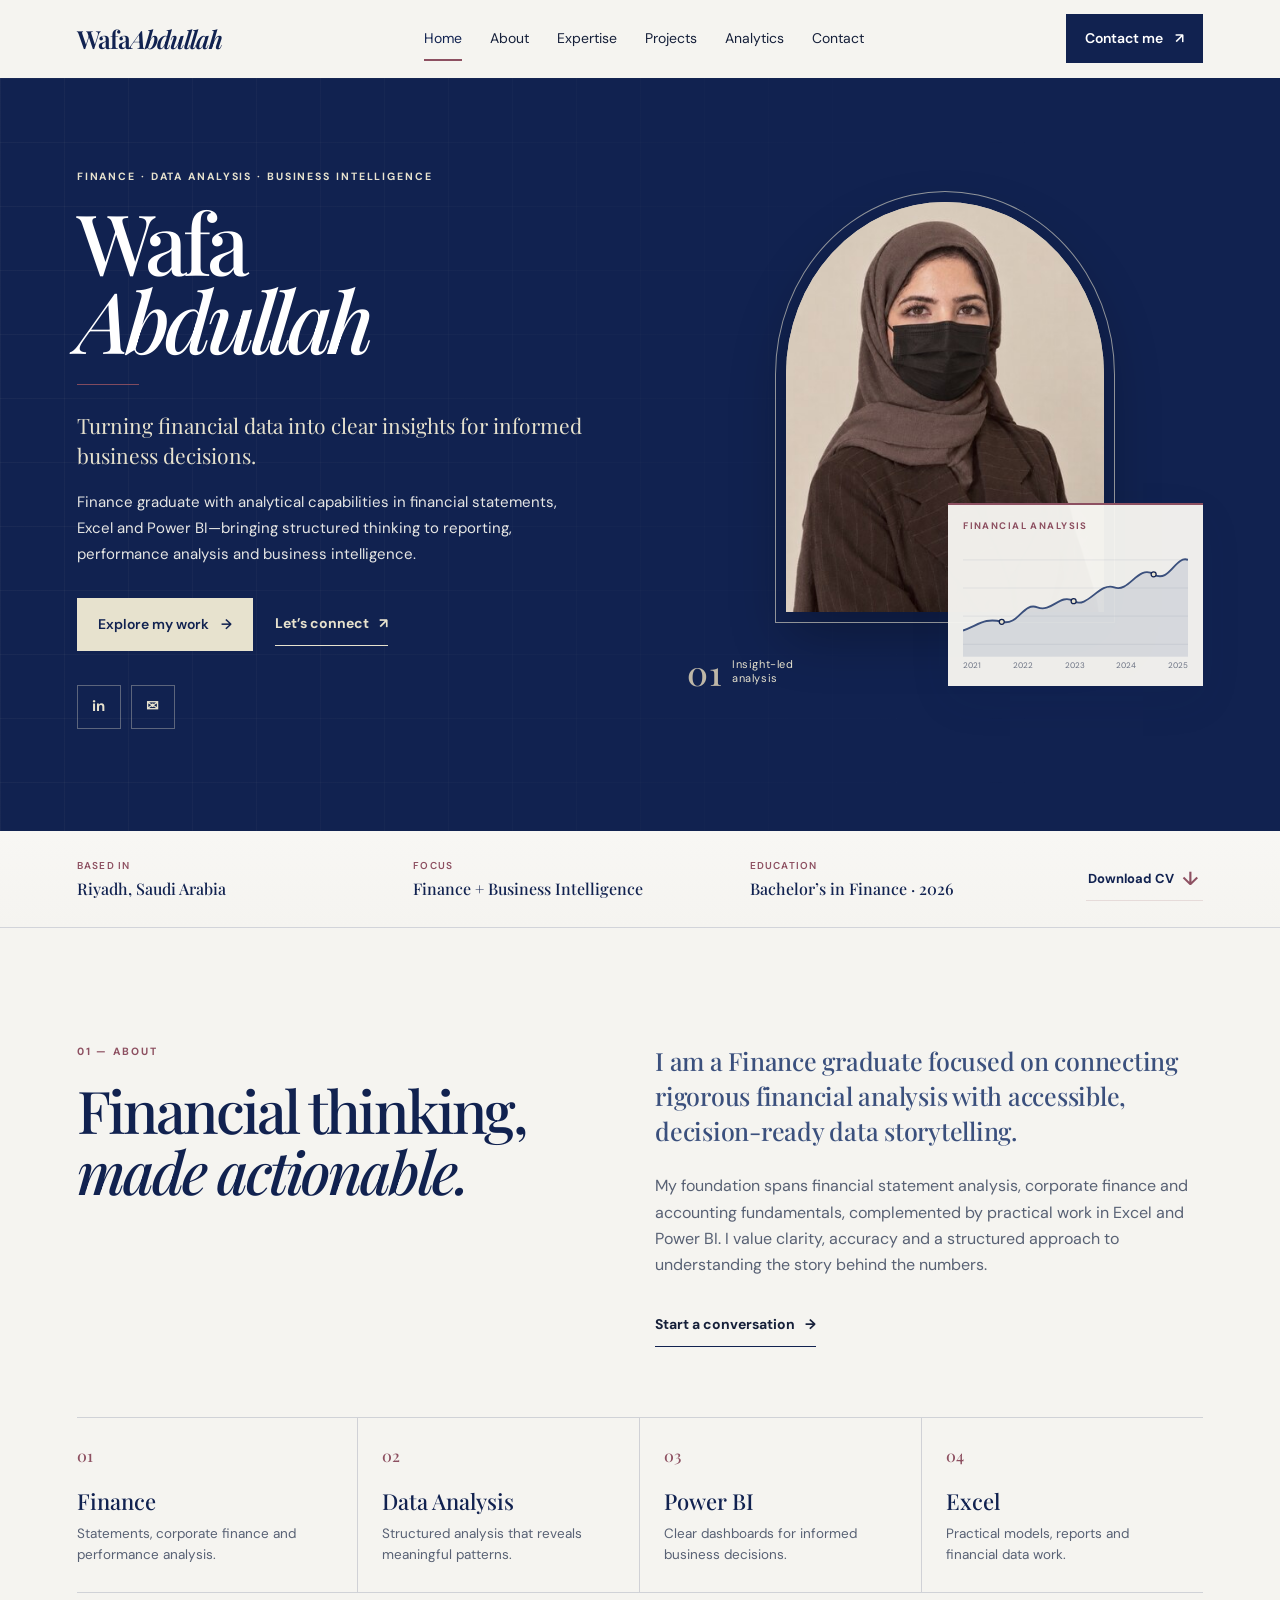
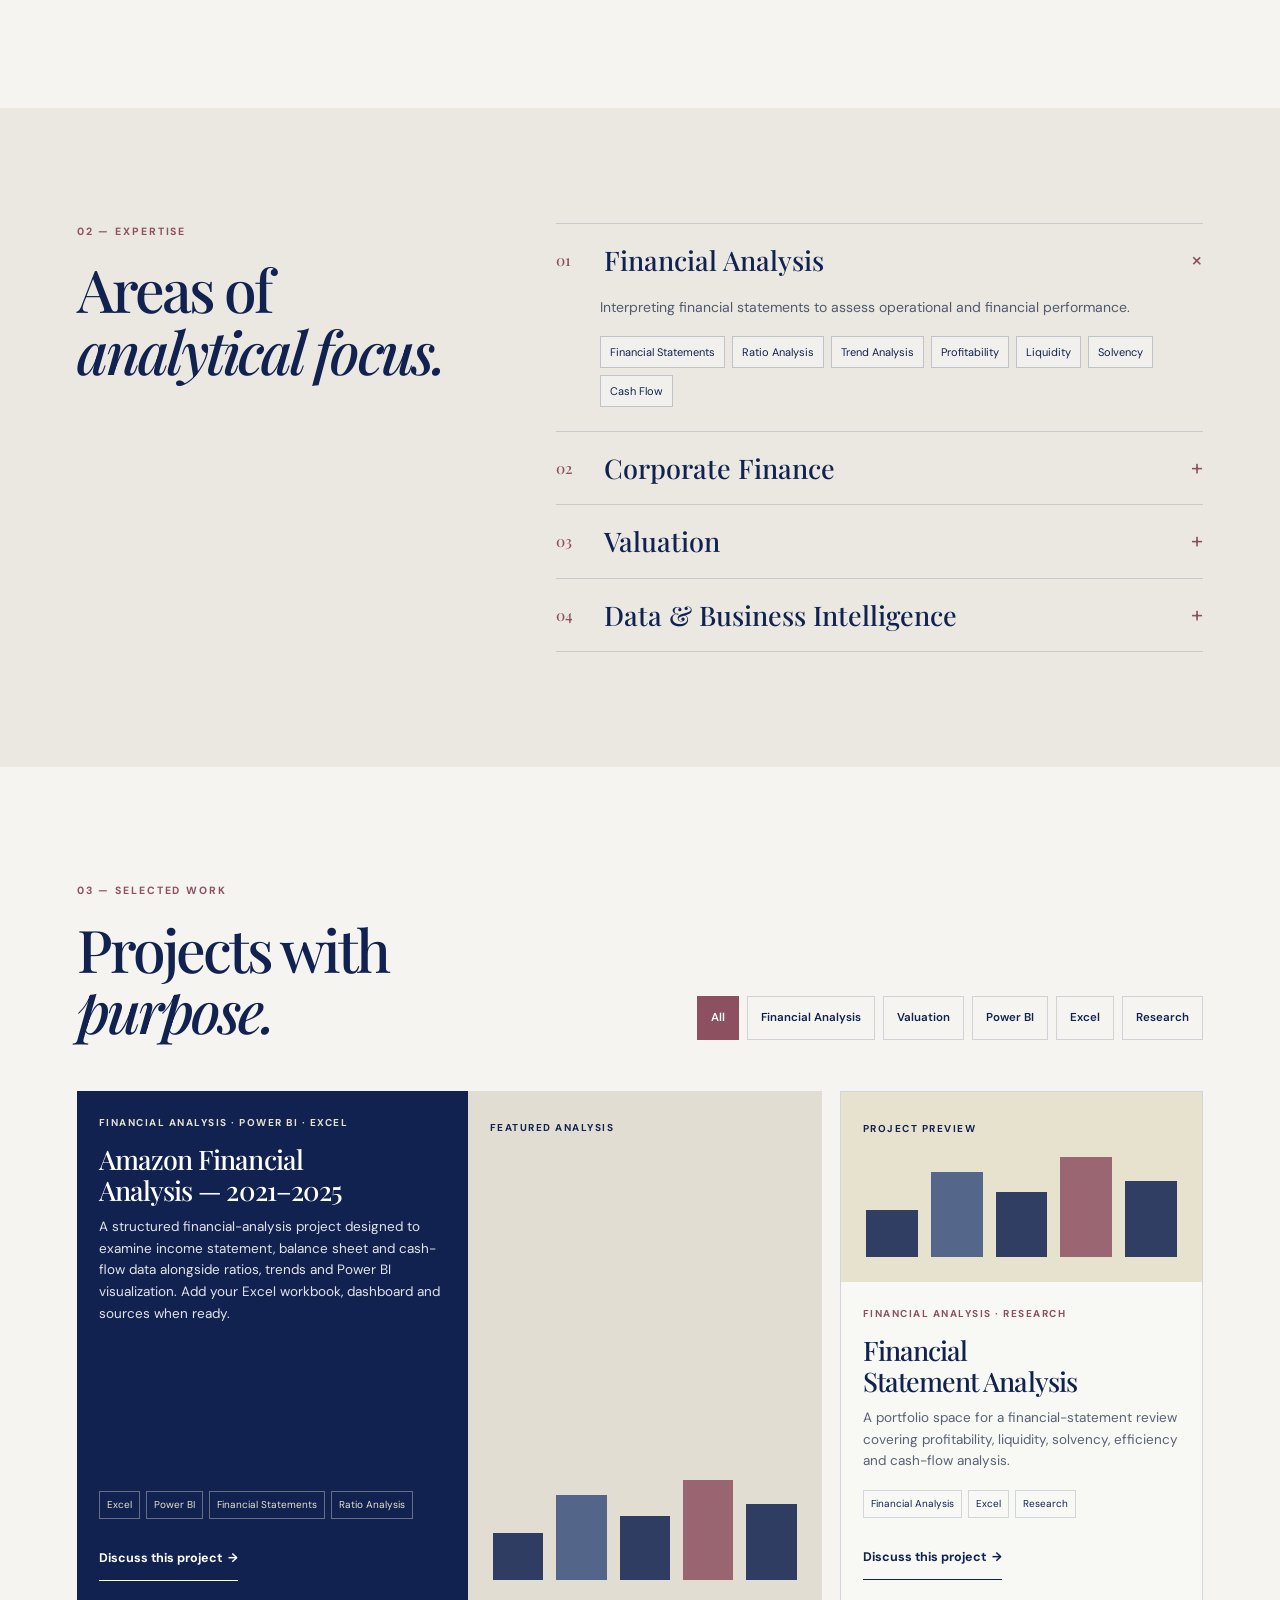
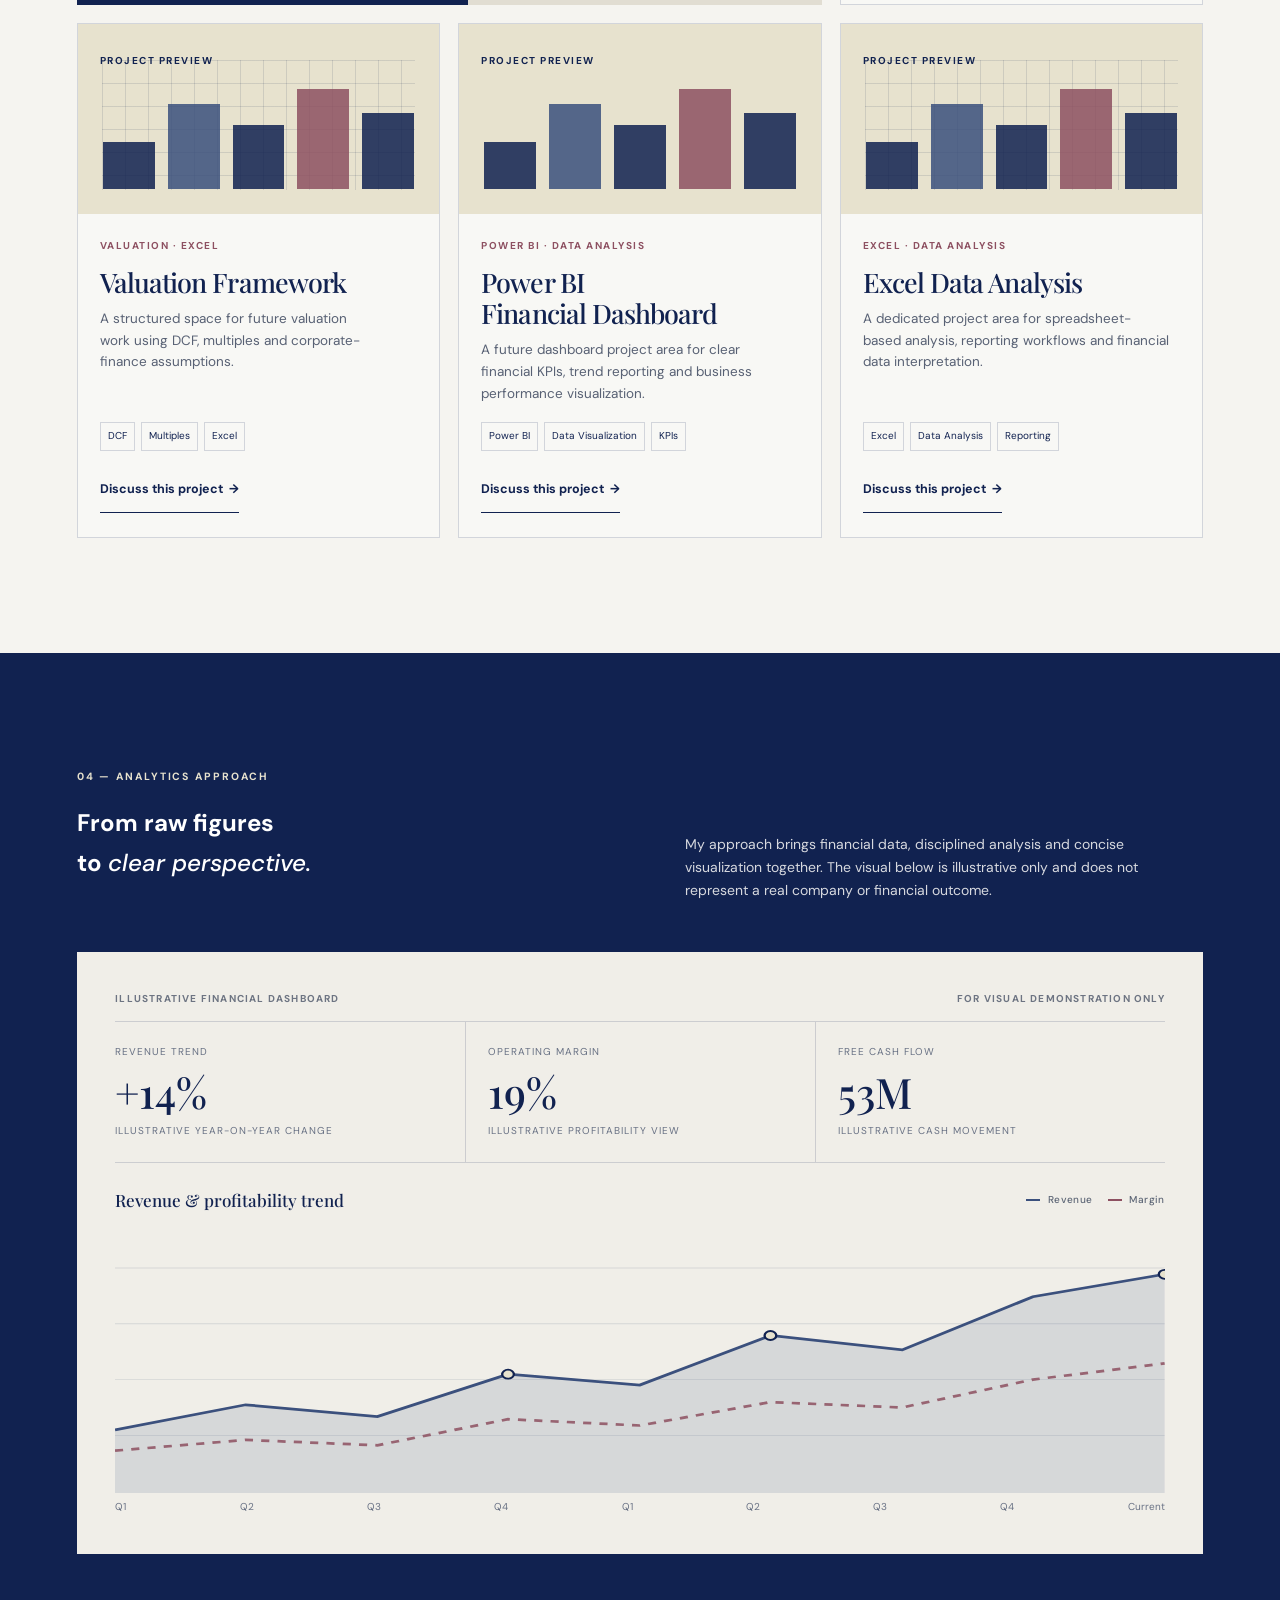
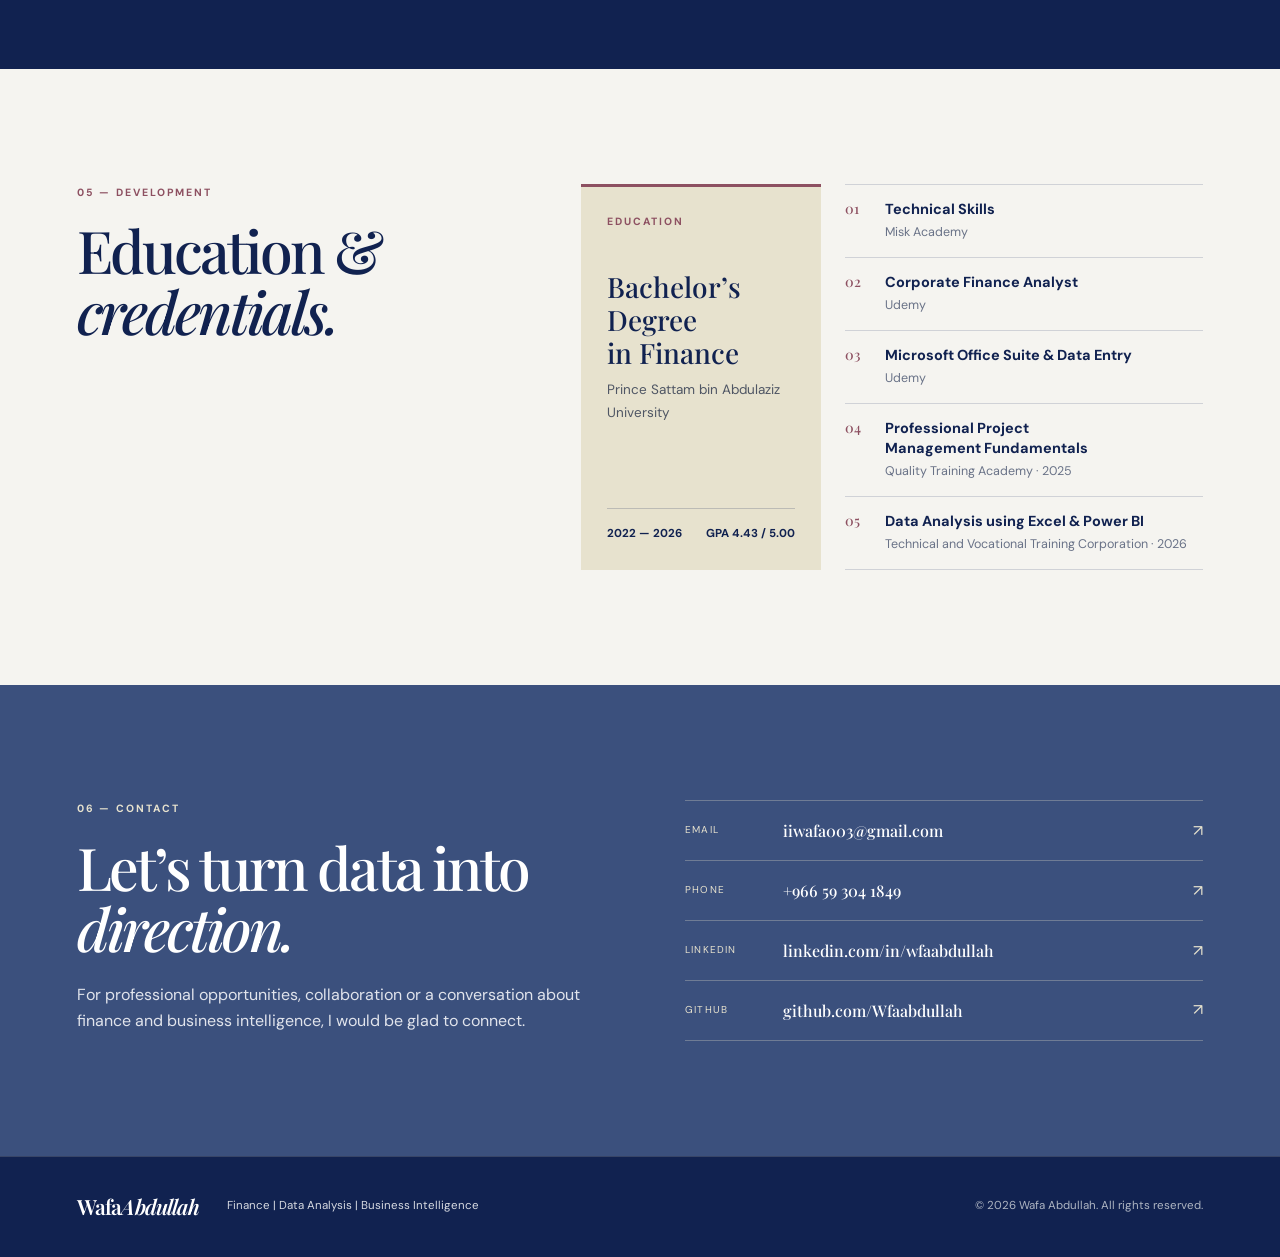
==== commit 27e4955a: "Edit index.html" ====
--- a/index.html
+++ b/index.html
@@ -50,8 +50,8 @@
       </div>
       <div class="hero-visual reveal">
         <picture>
-          <source type="image/jpeg" srcset="assets/images/profile-480.jpg 480w, assets/images/profile.jpg 720w" sizes="(max-width: 700px) 78vw, (max-width: 1150px) 40vw, 318px" />
-          <img class="profile-photo" src="assets/images/profile.jpg" width="720" height="929" alt="Portrait of Wafa Abdullah" fetchpriority="high" decoding="async" />
+          <source type="image/jpeg" srcset="assets/images/profile-480.jpg 480w, assets/images/profile.jpg 1254w" sizes="(max-width: 700px) 78vw, (max-width: 1150px) 40vw, 318px" />
+          <img class="profile-photo" src="assets/images/profile.jpg" width="1254" height="1254" alt="Wafa Abdullah" fetchpriority="high" decoding="async" />
         </picture>
         <div class="chart-card chart-main"><div class="chart-label">Financial analysis</div><svg viewBox="0 0 360 190" aria-hidden="true"><g class="grid-lines"><path d="M0 35H360M0 80H360M0 125H360M0 170H360"/></g><path class="area" d="M0,148 C25,139 35,127 62,134 S96,102 119,111 S155,88 177,101 S218,70 242,79 S280,42 305,58 S340,27 360,35 L360,190 L0,190Z"/><path class="chart-line" d="M0,148 C25,139 35,127 62,134 S96,102 119,111 S155,88 177,101 S218,70 242,79 S280,42 305,58 S340,27 360,35"/><g class="chart-dots"><circle cx="62" cy="134" r="4"/><circle cx="177" cy="101" r="4"/><circle cx="305" cy="58" r="4"/></g></svg><div class="chart-years"><span>2021</span><span>2022</span><span>2023</span><span>2024</span><span>2025</span></div></div>
         <div class="data-note"><span class="note-num">01</span><span>Insight-led<br />analysis</span></div>
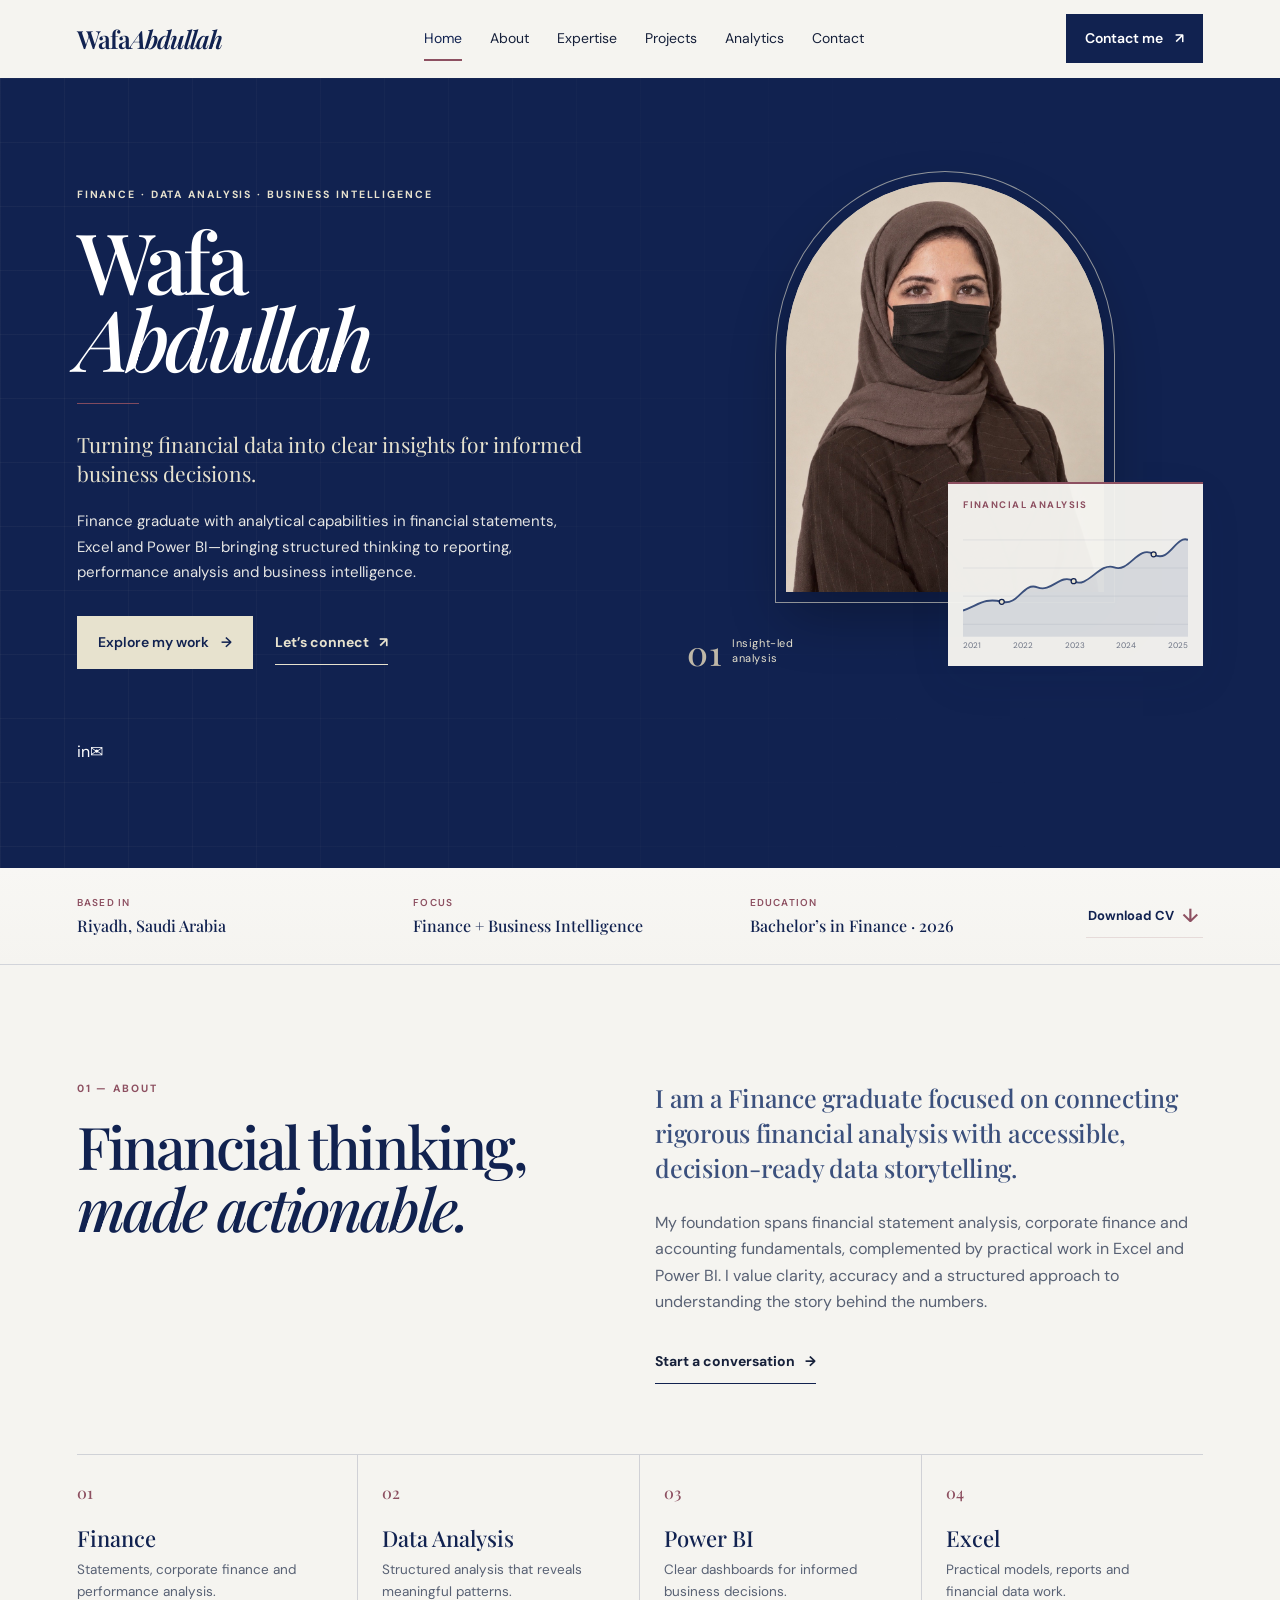
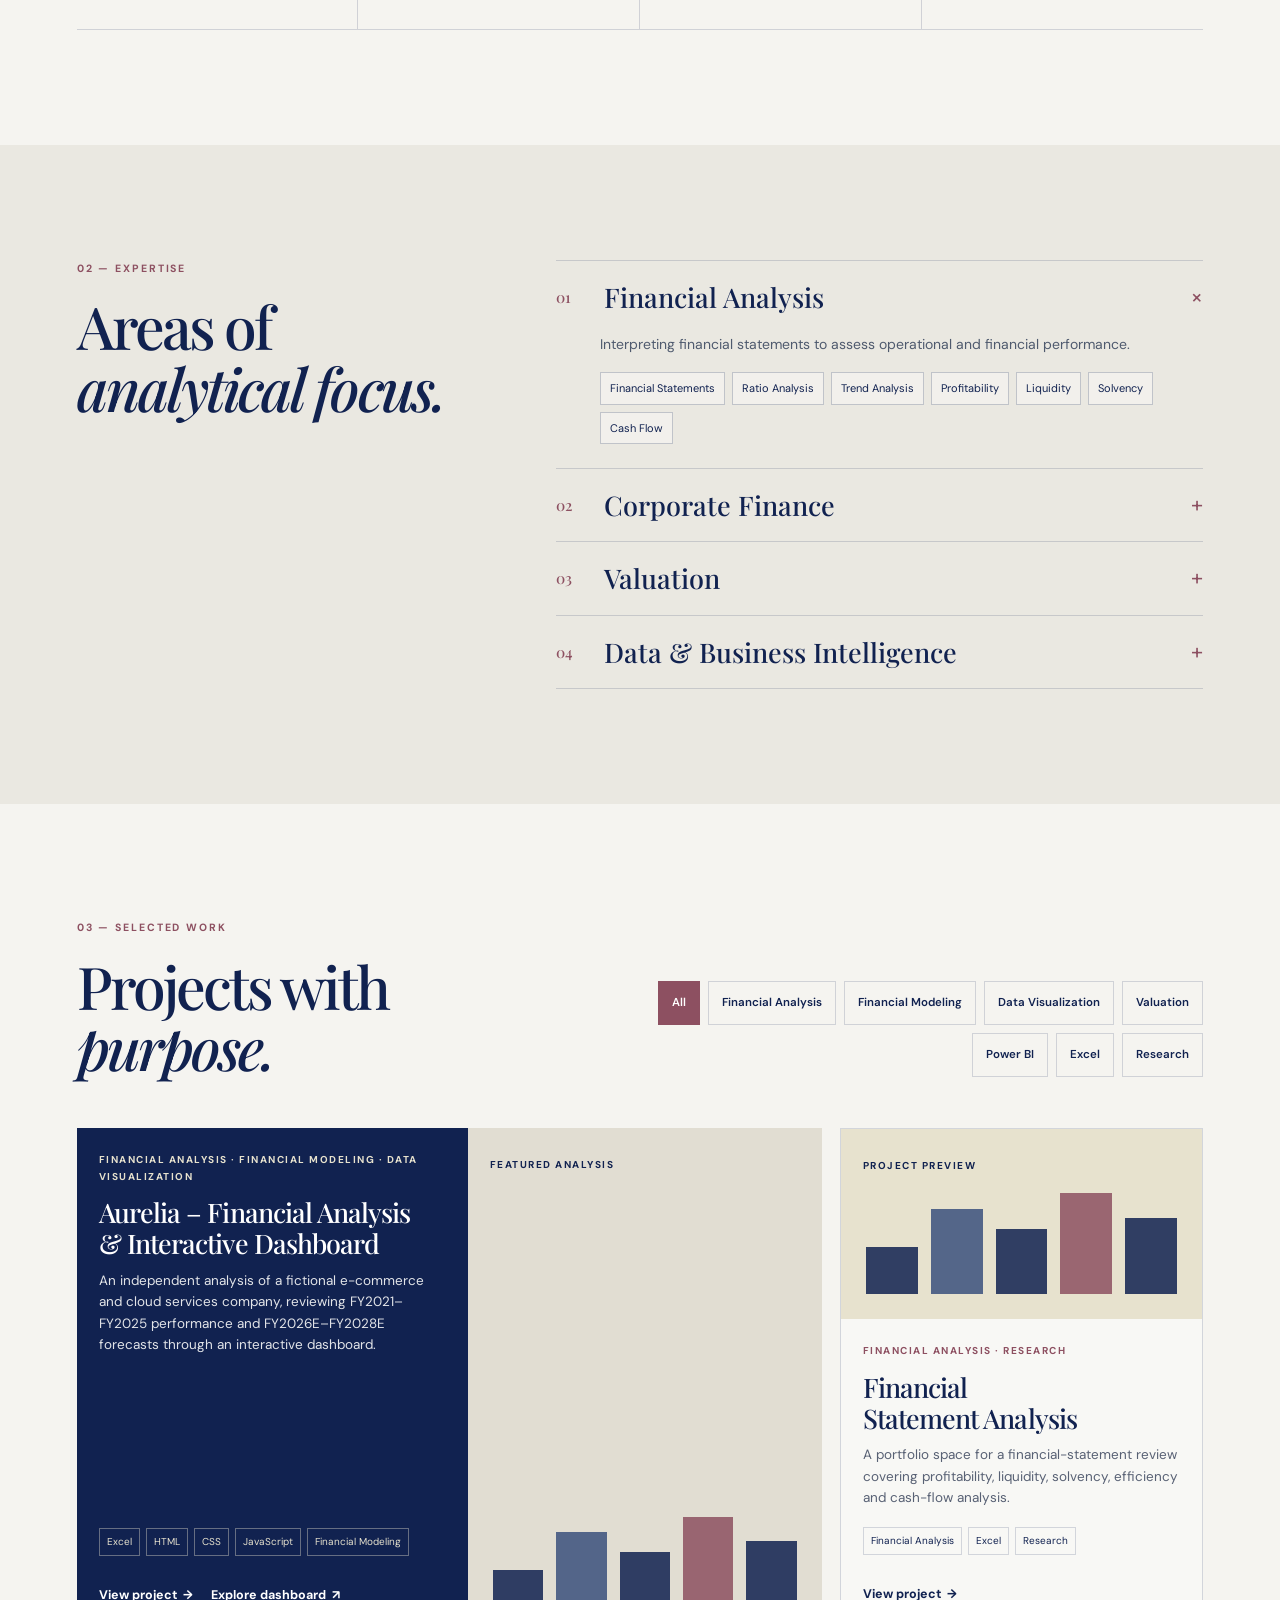
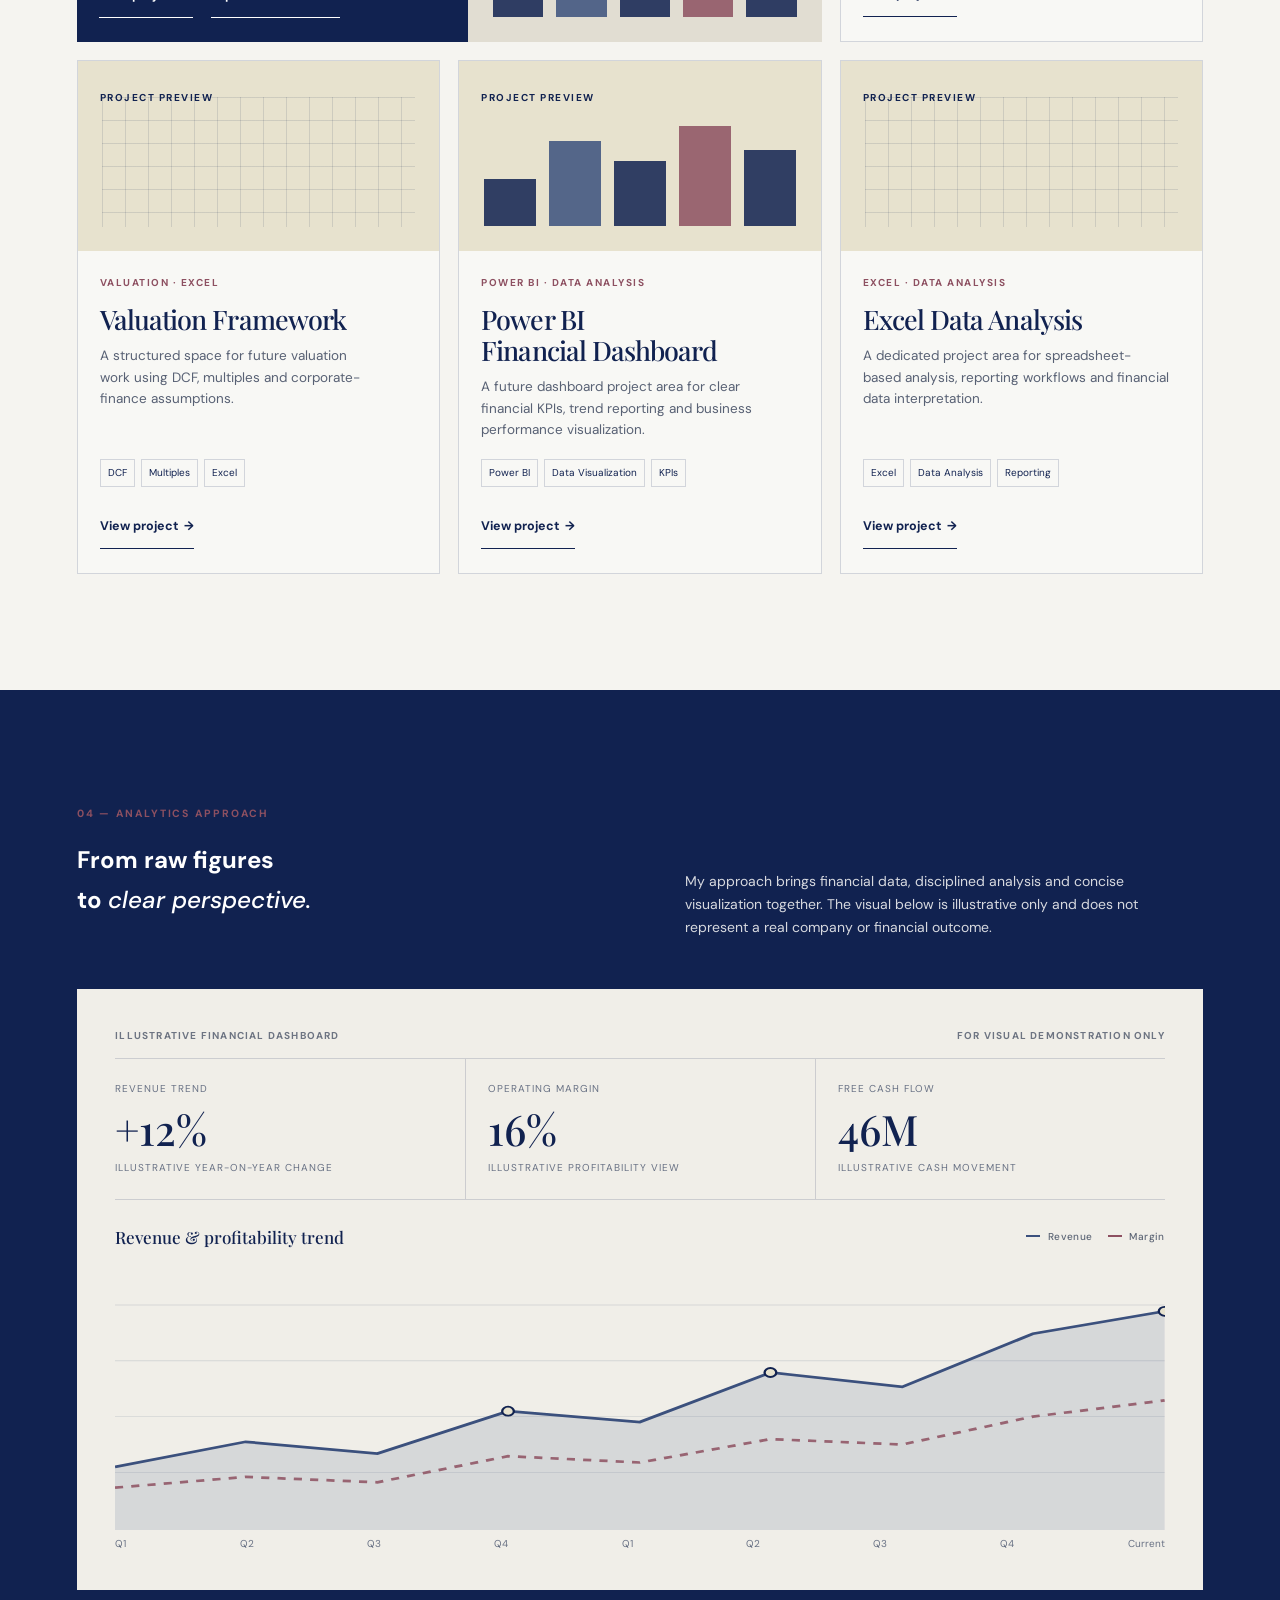
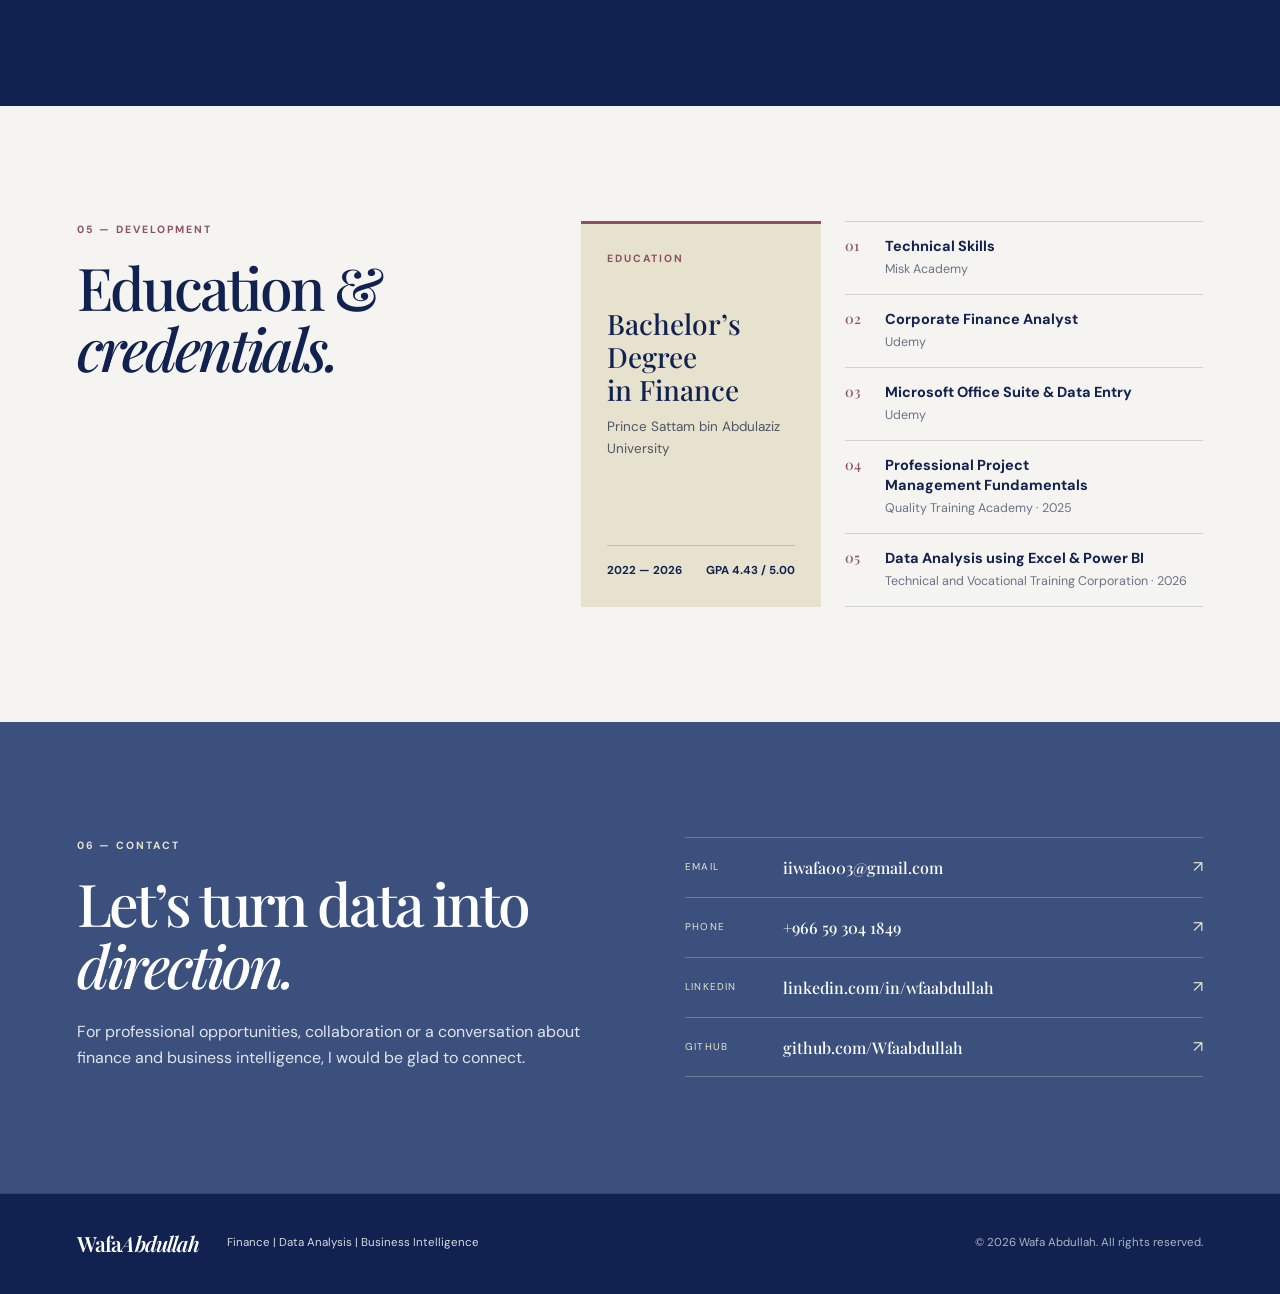
==== commit cee21c0c: "Add Aurelia finance project and previews" ====
--- a/index.html
+++ b/index.html
@@ -2,28 +2,24 @@
 <html lang="en">
 <head>
   <meta charset="UTF-8" />
-  <meta name="viewport" content="width=device-width, initial-scale=1.0, viewport-fit=cover" />
+  <meta name="viewport" content="width=device-width, initial-scale=1.0" />
   <meta name="description" content="Wafa Abdullah — Finance, Data Analysis and Business Intelligence portfolio." />
   <meta name="keywords" content="Wafa Abdullah, Finance, Data Analysis, Business Intelligence, Power BI, Excel, Financial Analysis" />
-  <meta name="author" content="Wafa Abdullah" />
   <meta property="og:title" content="Wafa Abdullah | Finance, Data Analysis & Business Intelligence" />
   <meta property="og:description" content="Portfolio of Wafa Abdullah — finance, data analysis and business intelligence." />
-  <meta property="og:type" content="website" />
   <meta name="theme-color" content="#112250" />
   <title>Wafa Abdullah | Finance, Data Analysis &amp; Business Intelligence</title>
   <link rel="icon" href="data:image/svg+xml,%3Csvg xmlns='http://www.w3.org/2000/svg' viewBox='0 0 100 100'%3E%3Crect width='100' height='100' rx='16' fill='%23112250'/%3E%3Ctext x='50' y='62' text-anchor='middle' font-family='Georgia' font-size='45' fill='%23E7E2CE'%3EWA%3C/text%3E%3C/svg%3E" />
   <link rel="preconnect" href="https://fonts.googleapis.com" />
   <link rel="preconnect" href="https://fonts.gstatic.com" crossorigin />
   <link href="https://fonts.googleapis.com/css2?family=DM+Sans:opsz,wght@9..40,400;9..40,500;9..40,600;9..40,700&family=Playfair+Display:ital,wght@0,500;0,600;0,700;1,500&display=swap" rel="stylesheet" />
-  <link rel="preload" as="image" href="assets/images/profile.jpg" imagesrcset="assets/images/profile-480.jpg 480w, assets/images/profile.jpg 1254w" imagesizes="(max-width: 700px) 78vw, (max-width: 1150px) 40vw, 318px" />
   <link rel="stylesheet" href="style.css" />
-  <noscript><style>.reveal{opacity:1!important;transform:none!important}</style></noscript>
 </head>
 <body>
   <a class="skip-link" href="#main">Skip to content</a>
   <header class="site-header" id="top">
     <a class="brand" href="#home" aria-label="Wafa Abdullah, home">Wafa <span>Abdullah</span></a>
-    <button class="menu-toggle" type="button" aria-expanded="false" aria-controls="site-nav" aria-label="Open menu"><span></span><span></span><span></span></button>
+    <button class="menu-toggle" type="button" aria-expanded="false" aria-controls="site-nav"><span></span><span></span><span></span><span class="sr-only">Open menu</span></button>
     <nav id="site-nav" aria-label="Primary navigation">
       <a class="active" href="#home">Home</a><a href="#about">About</a><a href="#expertise">Expertise</a><a href="#projects">Projects</a><a href="#analytics">Analytics</a><a href="#contact">Contact</a>
     </nav>
@@ -39,64 +35,47 @@
         <div class="hero-rule"></div>
         <p class="hero-role">Turning financial data into clear insights for informed business decisions.</p>
         <p class="hero-text">Finance graduate with analytical capabilities in financial statements, Excel and Power BI—bringing structured thinking to reporting, performance analysis and business intelligence.</p>
-        <div class="hero-actions">
-          <a class="btn btn-accent" href="#projects">Explore my work <span aria-hidden="true">→</span></a>
-          <a class="text-link light" href="#contact">Let’s connect <span aria-hidden="true">↗</span></a>
-        </div>
-        <div class="hero-social">
-          <a href="https://www.linkedin.com/in/wfaabdullah" target="_blank" rel="noopener noreferrer" aria-label="Wafa Abdullah on LinkedIn">in</a>
-          <a href="mailto:iiwafa003@gmail.com" aria-label="Email Wafa Abdullah">✉</a>
-        </div>
+        <div class="hero-actions"><a class="btn btn-accent" href="#projects">Explore my work <span>→</span></a><a class="text-link light" href="#contact">Let’s connect <span>↗</span></a></div>
       </div>
       <div class="hero-visual reveal">
-        <picture>
-          <source type="image/jpeg" srcset="assets/images/profile-480.jpg 480w, assets/images/profile.jpg 1254w" sizes="(max-width: 700px) 78vw, (max-width: 1150px) 40vw, 318px" />
-          <img class="profile-photo" src="assets/images/profile.jpg" width="1254" height="1254" alt="Wafa Abdullah" fetchpriority="high" decoding="async" />
-        </picture>
+  <img class="profile-photo" src="profile.jpg" alt="Wafa Abdullah" fetchpriority="high" decoding="async" />
         <div class="chart-card chart-main"><div class="chart-label">Financial analysis</div><svg viewBox="0 0 360 190" aria-hidden="true"><g class="grid-lines"><path d="M0 35H360M0 80H360M0 125H360M0 170H360"/></g><path class="area" d="M0,148 C25,139 35,127 62,134 S96,102 119,111 S155,88 177,101 S218,70 242,79 S280,42 305,58 S340,27 360,35 L360,190 L0,190Z"/><path class="chart-line" d="M0,148 C25,139 35,127 62,134 S96,102 119,111 S155,88 177,101 S218,70 242,79 S280,42 305,58 S340,27 360,35"/><g class="chart-dots"><circle cx="62" cy="134" r="4"/><circle cx="177" cy="101" r="4"/><circle cx="305" cy="58" r="4"/></g></svg><div class="chart-years"><span>2021</span><span>2022</span><span>2023</span><span>2024</span><span>2025</span></div></div>
         <div class="data-note"><span class="note-num">01</span><span>Insight-led<br />analysis</span></div>
       </div>
+      <div class="hero-side"><a href="https://www.linkedin.com/in/wfaabdullah" target="_blank" rel="noopener" aria-label="LinkedIn profile">in</a><a href="mailto:iiwafa003@gmail.com" aria-label="Email Wafa">✉</a></div>
     </section>
 
-    <section class="intro-strip" aria-label="Professional summary">
-      <div><span>Based in</span><strong>Riyadh, Saudi Arabia</strong></div>
-      <div><span>Focus</span><strong>Finance + Business Intelligence</strong></div>
-      <div><span>Education</span><strong>Bachelor’s in Finance · 2026</strong></div>
-      <a href="assets/documents/Wafa-Abdullah-CV.pdf" target="_blank" rel="noopener" class="download-cv">Download CV <span aria-hidden="true">↓</span></a>
-    </section>
+    <section class="intro-strip" aria-label="Professional summary"><div><span>Based in</span><strong>Riyadh, Saudi Arabia</strong></div><div><span>Focus</span><strong>Finance + Business Intelligence</strong></div><div><span>Education</span><strong>Bachelor’s in Finance · 2026</strong></div><a href="assets/documents/Wafa-Abdullah-CV.pdf" target="_blank" class="download-cv">Download CV <span>↓</span></a></section>
 
     <section class="section about" id="about">
       <div class="section-heading reveal"><p class="eyebrow">01 — About</p><h2>Financial thinking,<br /><em>made actionable.</em></h2></div>
-      <div class="about-content reveal"><p class="lead">I am a Finance graduate focused on connecting rigorous financial analysis with accessible, decision-ready data storytelling.</p><p>My foundation spans financial statement analysis, corporate finance and accounting fundamentals, complemented by practical work in Excel and Power BI. I value clarity, accuracy and a structured approach to understanding the story behind the numbers.</p><a class="text-link" href="#contact">Start a conversation <span aria-hidden="true">→</span></a></div>
+      <div class="about-content reveal"><p class="lead">I am a Finance graduate focused on connecting rigorous financial analysis with accessible, decision-ready data storytelling.</p><p>My foundation spans financial statement analysis, corporate finance and accounting fundamentals, complemented by practical work in Excel and Power BI. I value clarity, accuracy and a structured approach to understanding the story behind the numbers.</p><a class="text-link" href="#contact">Start a conversation <span>→</span></a></div>
       <div class="capability-row reveal"><article><span>01</span><h3>Finance</h3><p>Statements, corporate finance and performance analysis.</p></article><article><span>02</span><h3>Data Analysis</h3><p>Structured analysis that reveals meaningful patterns.</p></article><article><span>03</span><h3>Power BI</h3><p>Clear dashboards for informed business decisions.</p></article><article><span>04</span><h3>Excel</h3><p>Practical models, reports and financial data work.</p></article></div>
     </section>
 
     <section class="section expertise" id="expertise">
       <div class="section-heading reveal"><p class="eyebrow">02 — Expertise</p><h2>Areas of<br /><em>analytical focus.</em></h2></div>
       <div class="expertise-list reveal">
-        <details open><summary><span>01</span><h3>Financial Analysis</h3><i aria-hidden="true">+</i></summary><div class="detail-content"><p>Interpreting financial statements to assess operational and financial performance.</p><div class="tags"><span>Financial Statements</span><span>Ratio Analysis</span><span>Trend Analysis</span><span>Profitability</span><span>Liquidity</span><span>Solvency</span><span>Cash Flow</span></div></div></details>
-        <details><summary><span>02</span><h3>Corporate Finance</h3><i aria-hidden="true">+</i></summary><div class="detail-content"><p>Building an analytical understanding of capital allocation and corporate finance principles.</p><div class="tags"><span>WACC</span><span>CAPM</span><span>Cost of Capital</span><span>Capital Budgeting</span><span>Working Capital</span><span>Free Cash Flow</span></div></div></details>
-        <details><summary><span>03</span><h3>Valuation</h3><i aria-hidden="true">+</i></summary><div class="detail-content"><p>Applying valuation frameworks to support structured investment and corporate finance analysis.</p><div class="tags"><span>DCF</span><span>Dividend Discount Model</span><span>P/E</span><span>EV/EBITDA</span><span>P/B</span><span>P/S</span></div></div></details>
-        <details><summary><span>04</span><h3>Data &amp; Business Intelligence</h3><i aria-hidden="true">+</i></summary><div class="detail-content"><p>Transforming financial data into clear, visual and usable business intelligence.</p><div class="tags"><span>Power BI</span><span>Excel</span><span>Data Visualization</span><span>Dashboard Development</span><span>Financial Modeling</span><span>Data Interpretation</span></div></div></details>
+        <details open><summary><span>01</span><h3>Financial Analysis</h3><i>+</i></summary><div class="detail-content"><p>Interpreting financial statements to assess operational and financial performance.</p><div class="tags"><span>Financial Statements</span><span>Ratio Analysis</span><span>Trend Analysis</span><span>Profitability</span><span>Liquidity</span><span>Solvency</span><span>Cash Flow</span></div></div></details>
+        <details><summary><span>02</span><h3>Corporate Finance</h3><i>+</i></summary><div class="detail-content"><p>Building an analytical understanding of capital allocation and corporate finance principles.</p><div class="tags"><span>WACC</span><span>CAPM</span><span>Cost of Capital</span><span>Capital Budgeting</span><span>Working Capital</span><span>Free Cash Flow</span></div></div></details>
+        <details><summary><span>03</span><h3>Valuation</h3><i>+</i></summary><div class="detail-content"><p>Applying valuation frameworks to support structured investment and corporate finance analysis.</p><div class="tags"><span>DCF</span><span>Dividend Discount Model</span><span>P/E</span><span>EV/EBITDA</span><span>P/B</span><span>P/S</span></div></div></details>
+        <details><summary><span>04</span><h3>Data &amp; Business Intelligence</h3><i>+</i></summary><div class="detail-content"><p>Transforming financial data into clear, visual and usable business intelligence.</p><div class="tags"><span>Power BI</span><span>Excel</span><span>Data Visualization</span><span>Dashboard Development</span><span>Financial Modeling</span><span>Data Interpretation</span></div></div></details>
       </div>
     </section>
 
     <section class="section projects" id="projects">
-      <div class="projects-top reveal">
-        <div class="section-heading"><p class="eyebrow">03 — Selected work</p><h2>Projects with<br /><em>purpose.</em></h2></div>
-        <div class="project-filters" role="group" aria-label="Filter projects"><button class="filter active" type="button" data-filter="all" aria-pressed="true">All</button><button class="filter" type="button" data-filter="financial-analysis" aria-pressed="false">Financial Analysis</button><button class="filter" type="button" data-filter="valuation" aria-pressed="false">Valuation</button><button class="filter" type="button" data-filter="power-bi" aria-pressed="false">Power BI</button><button class="filter" type="button" data-filter="excel" aria-pressed="false">Excel</button><button class="filter" type="button" data-filter="research" aria-pressed="false">Research</button></div>
-      </div>
+      <div class="projects-top reveal"><div class="section-heading"><p class="eyebrow">03 — Selected work</p><h2>Projects with<br /><em>purpose.</em></h2></div><div class="project-filters" aria-label="Filter projects"><button class="filter active" data-filter="all">All</button><button class="filter" data-filter="financial-analysis">Financial Analysis</button><button class="filter" data-filter="financial-modeling">Financial Modeling</button><button class="filter" data-filter="data-visualization">Data Visualization</button><button class="filter" data-filter="valuation">Valuation</button><button class="filter" data-filter="power-bi">Power BI</button><button class="filter" data-filter="excel">Excel</button><button class="filter" data-filter="research">Research</button></div></div>
       <div id="projects-grid" class="projects-grid" aria-live="polite"></div>
     </section>
 
     <section class="section analytics" id="analytics">
-      <div class="analytics-intro reveal"><p class="eyebrow light">04 — Analytics approach</p><h2>From raw figures<br />to <em>clear perspective.</em></h2><p>My approach brings financial data, disciplined analysis and concise visualization together. The visual below is illustrative only and does not represent a real company or financial outcome.</p></div>
-      <div class="analytics-board reveal"><div class="board-header"><span>Illustrative financial dashboard</span><span>For visual demonstration only</span></div><div class="kpi-row"><div><span>Revenue trend</span><strong>+<b data-count="18">0</b>%</strong><small>Illustrative year-on-year change</small></div><div><span>Operating margin</span><strong><b data-count="24">0</b>%</strong><small>Illustrative profitability view</small></div><div><span>Free cash flow</span><strong><b data-count="68">0</b>M</strong><small>Illustrative cash movement</small></div></div><div class="large-chart"><div class="chart-title"><span>Revenue &amp; profitability trend</span><span class="legend"><i></i> Revenue <i class="line-two"></i> Margin</span></div><svg viewBox="0 0 900 300" preserveAspectRatio="none" role="img" aria-label="Illustrative line chart of revenue and margin trend"><g class="chart-grid"><path d="M0 50H900M0 112H900M0 174H900M0 236H900"/></g><path class="revenue-area" d="M0 230 L112 202 L225 215 L337 168 L450 180 L562 125 L675 141 L787 82 L900 57 V300 H0Z"/><polyline class="revenue-line draw-line" points="0,230 112,202 225,215 337,168 450,180 562,125 675,141 787,82 900,57"/><polyline class="margin-line draw-line" points="0,253 112,241 225,247 337,218 450,225 562,199 675,205 787,174 900,156"/><g class="point-set"><circle cx="337" cy="168" r="5"/><circle cx="562" cy="125" r="5"/><circle cx="900" cy="57" r="5"/></g></svg><div class="chart-axis"><span>Q1</span><span>Q2</span><span>Q3</span><span>Q4</span><span>Q1</span><span>Q2</span><span>Q3</span><span>Q4</span><span>Current</span></div></div></div>
+      <div class="analytics-intro reveal"><p class="eyebrow">04 — Analytics approach</p><h2>From raw figures<br />to <em>clear perspective.</em></h2><p>My approach brings financial data, disciplined analysis and concise visualization together. The visual below is illustrative only and does not represent a real company or financial outcome.</p></div>
+      <div class="analytics-board reveal"><div class="board-header"><span>Illustrative financial dashboard</span><span>For visual demonstration only</span></div><div class="kpi-row"><div><span>Revenue trend</span><strong>+<b data-count="18">0</b>%</strong><small>Illustrative year-on-year change</small></div><div><span>Operating margin</span><strong><b data-count="24">0</b>%</strong><small>Illustrative profitability view</small></div><div><span>Free cash flow</span><strong><b data-count="68">0</b>M</strong><small>Illustrative cash movement</small></div></div><div class="large-chart"><div class="chart-title"><span>Revenue &amp; profitability trend</span><span class="legend"><i></i> Revenue <i class="line-two"></i> Margin</span></div><svg viewBox="0 0 900 300" preserveAspectRatio="none" aria-label="Illustrative line chart"><g class="chart-grid"><path d="M0 50H900M0 112H900M0 174H900M0 236H900"/></g><path class="revenue-area" d="M0 230 L112 202 L225 215 L337 168 L450 180 L562 125 L675 141 L787 82 L900 57 V300 H0Z"/><polyline class="revenue-line draw-line" points="0,230 112,202 225,215 337,168 450,180 562,125 675,141 787,82 900,57"/><polyline class="margin-line draw-line" points="0,253 112,241 225,247 337,218 450,225 562,199 675,205 787,174 900,156"/><g class="point-set"><circle cx="337" cy="168" r="5"/><circle cx="562" cy="125" r="5"/><circle cx="900" cy="57" r="5"/></g></svg><div class="chart-axis"><span>Q1</span><span>Q2</span><span>Q3</span><span>Q4</span><span>Q1</span><span>Q2</span><span>Q3</span><span>Q4</span><span>Current</span></div></div></div>
     </section>
 
     <section class="section credentials" id="credentials"><div class="section-heading reveal"><p class="eyebrow">05 — Development</p><h2>Education &amp;<br /><em>credentials.</em></h2></div><div class="credentials-wrap reveal"><article class="education-card"><p class="eyebrow">Education</p><h3>Bachelor’s Degree<br />in Finance</h3><p>Prince Sattam bin Abdulaziz University</p><div class="education-meta"><span>2022 — 2026</span><span>GPA 4.43 / 5.00</span></div></article><div class="cert-list"><article><span>01</span><div><h3>Technical Skills</h3><p>Misk Academy</p></div></article><article><span>02</span><div><h3>Corporate Finance Analyst</h3><p>Udemy</p></div></article><article><span>03</span><div><h3>Microsoft Office Suite &amp; Data Entry</h3><p>Udemy</p></div></article><article><span>04</span><div><h3>Professional Project Management Fundamentals</h3><p>Quality Training Academy · 2025</p></div></article><article><span>05</span><div><h3>Data Analysis using Excel &amp; Power BI</h3><p>Technical and Vocational Training Corporation · 2026</p></div></article></div></div></section>
 
-    <section class="contact" id="contact"><div class="contact-grid"><div class="reveal"><p class="eyebrow light">06 — Contact</p><h2>Let’s turn data into<br /><em>direction.</em></h2><p>For professional opportunities, collaboration or a conversation about finance and business intelligence, I would be glad to connect.</p></div><div class="contact-details reveal"><a href="mailto:iiwafa003@gmail.com"><span>Email</span><strong>iiwafa003@gmail.com</strong><i aria-hidden="true">↗</i></a><a href="tel:+966593041849"><span>Phone</span><strong>+966 59 304 1849</strong><i aria-hidden="true">↗</i></a><a href="https://www.linkedin.com/in/wfaabdullah" target="_blank" rel="noopener noreferrer"><span>LinkedIn</span><strong>linkedin.com/in/wfaabdullah</strong><i aria-hidden="true">↗</i></a><a href="https://github.com/Wfaabdullah" target="_blank" rel="noopener noreferrer"><span>GitHub</span><strong>github.com/Wfaabdullah</strong><i aria-hidden="true">↗</i></a></div></div></section>
+    <section class="contact" id="contact"><div class="contact-grid"><div class="reveal"><p class="eyebrow light">06 — Contact</p><h2>Let’s turn data into<br /><em>direction.</em></h2><p>For professional opportunities, collaboration or a conversation about finance and business intelligence, I would be glad to connect.</p></div><div class="contact-details reveal"><a href="mailto:iiwafa003@gmail.com"><span>Email</span><strong>iiwafa003@gmail.com</strong><i>↗</i></a><a href="tel:+966593041849"><span>Phone</span><strong>+966 59 304 1849</strong><i>↗</i></a><a href="https://www.linkedin.com/in/wfaabdullah" target="_blank" rel="noopener"><span>LinkedIn</span><strong>linkedin.com/in/wfaabdullah</strong><i>↗</i></a><a href="https://github.com/Wfaabdullah" target="_blank" rel="noopener"><span>GitHub</span><strong>github.com/Wfaabdullah</strong><i>↗</i></a></div></div></section>
   </main>
   <footer><a class="brand" href="#home">Wafa <span>Abdullah</span></a><p>Finance | Data Analysis | Business Intelligence</p><p>© <span id="year"></span> Wafa Abdullah. All rights reserved.</p></footer>
   <script src="projects.js"></script><script src="script.js"></script>
--- a/style.css
+++ b/style.css
@@ -325,7 +325,7 @@
   height: auto;
   aspect-ratio: 31 / 40;
   object-fit: cover;
-  object-position: 50% 16%;
+  object-position: 50% 2%;
   border-radius: 50% 50% 0 0 / 42% 42% 0 0;
   outline: 1px solid rgba(231, 226, 206, .6);
   outline-offset: 10px;
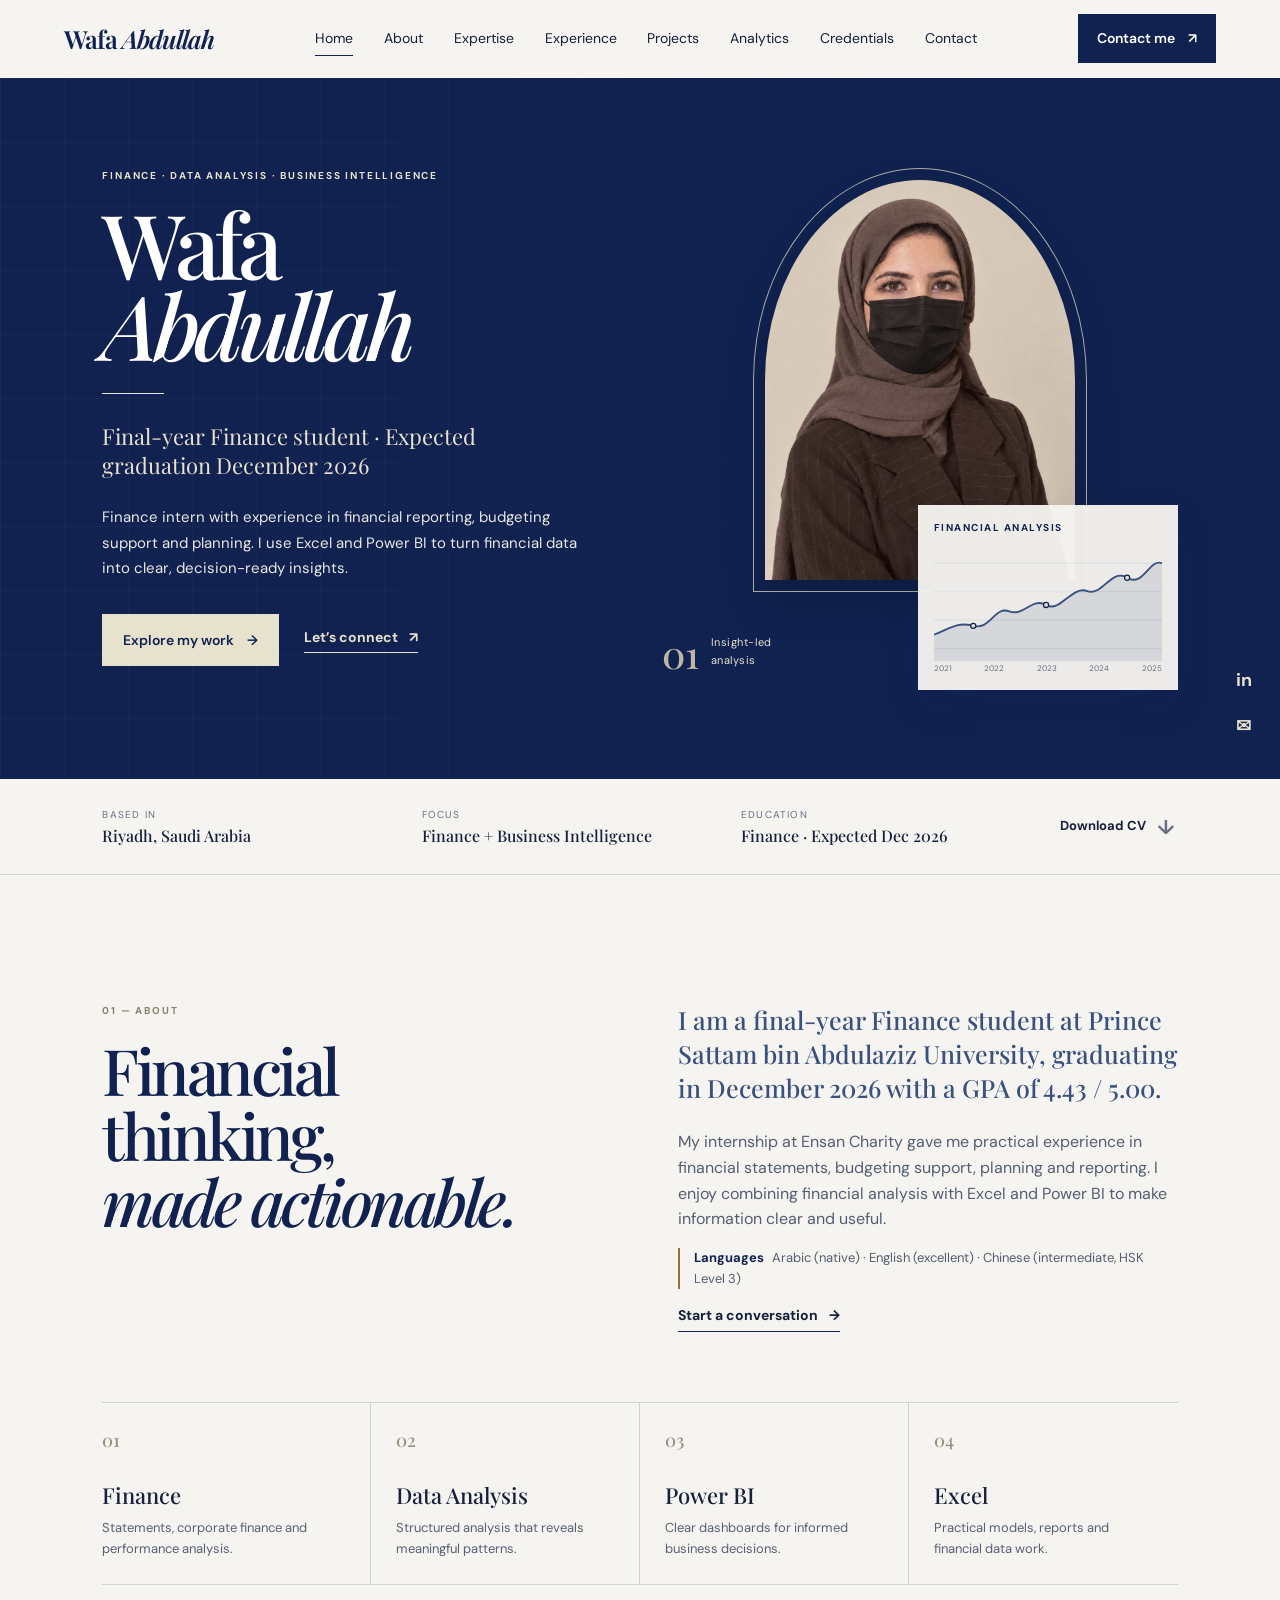
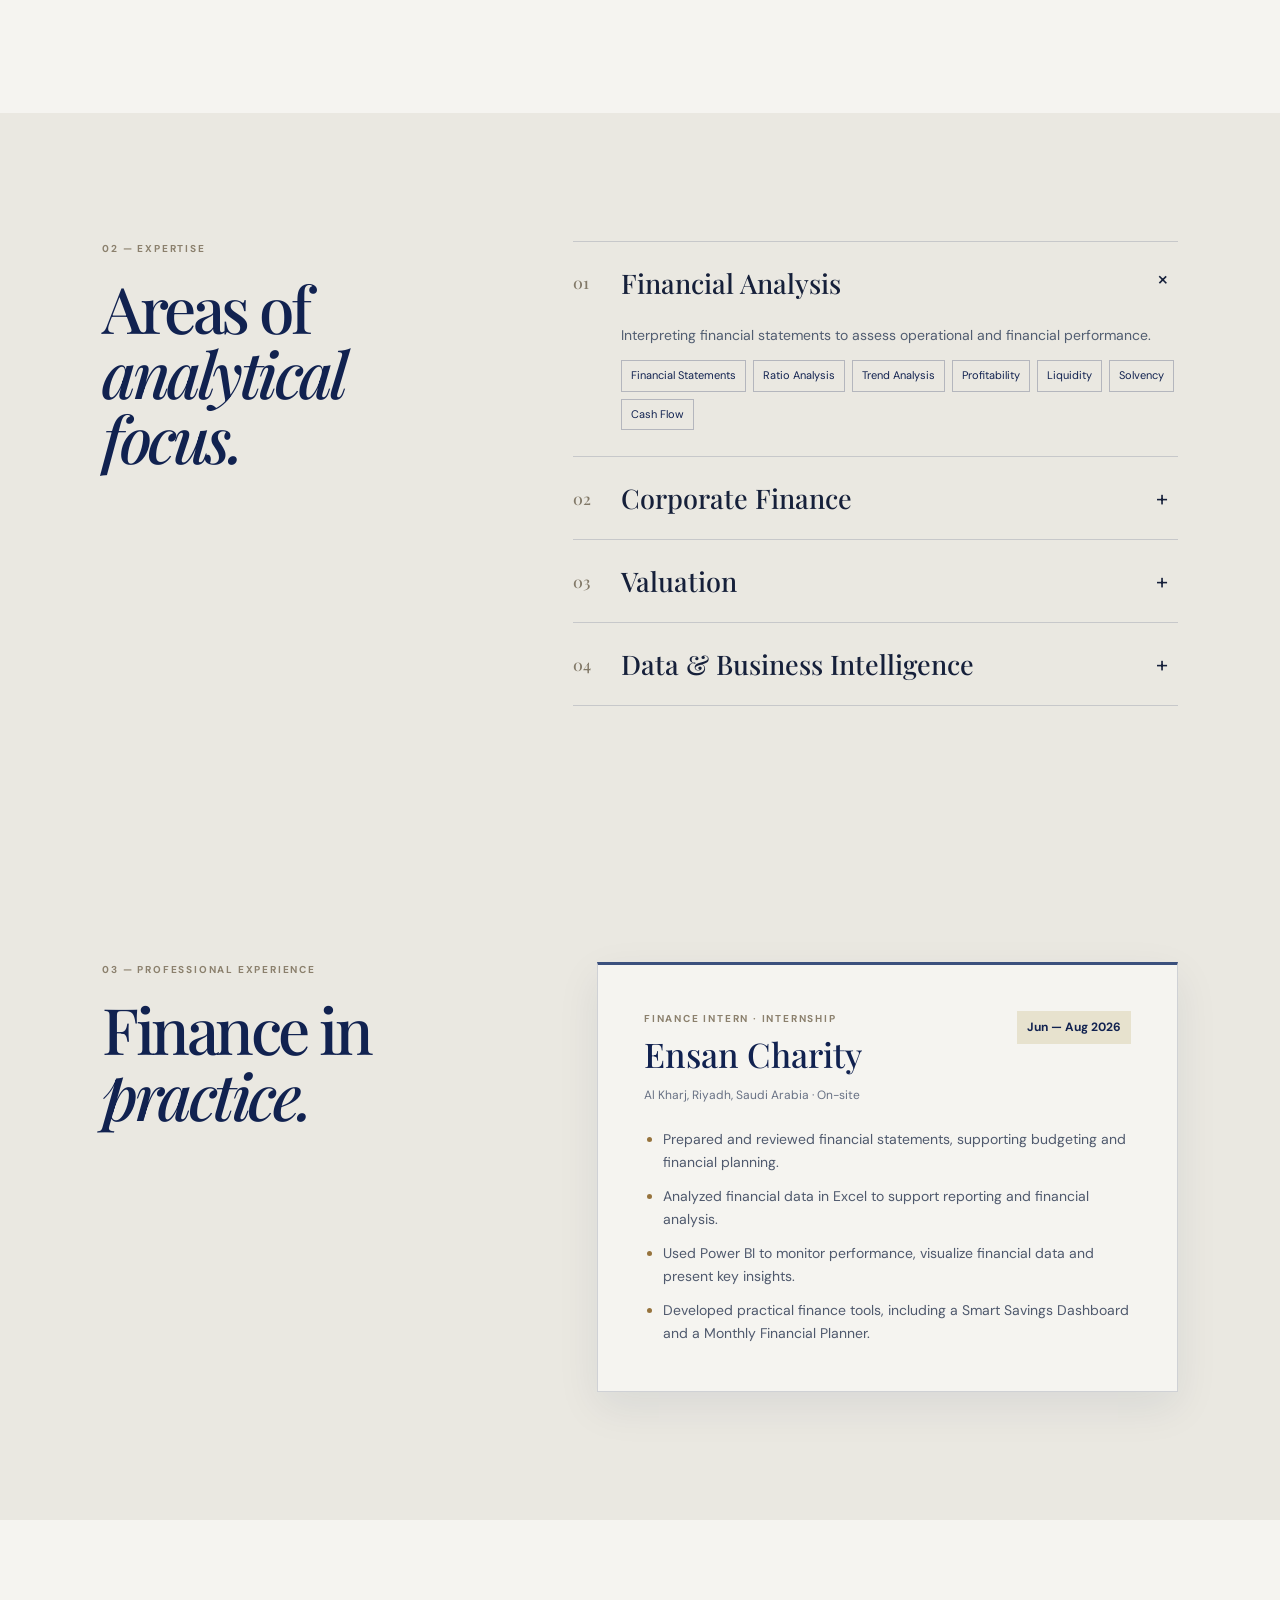
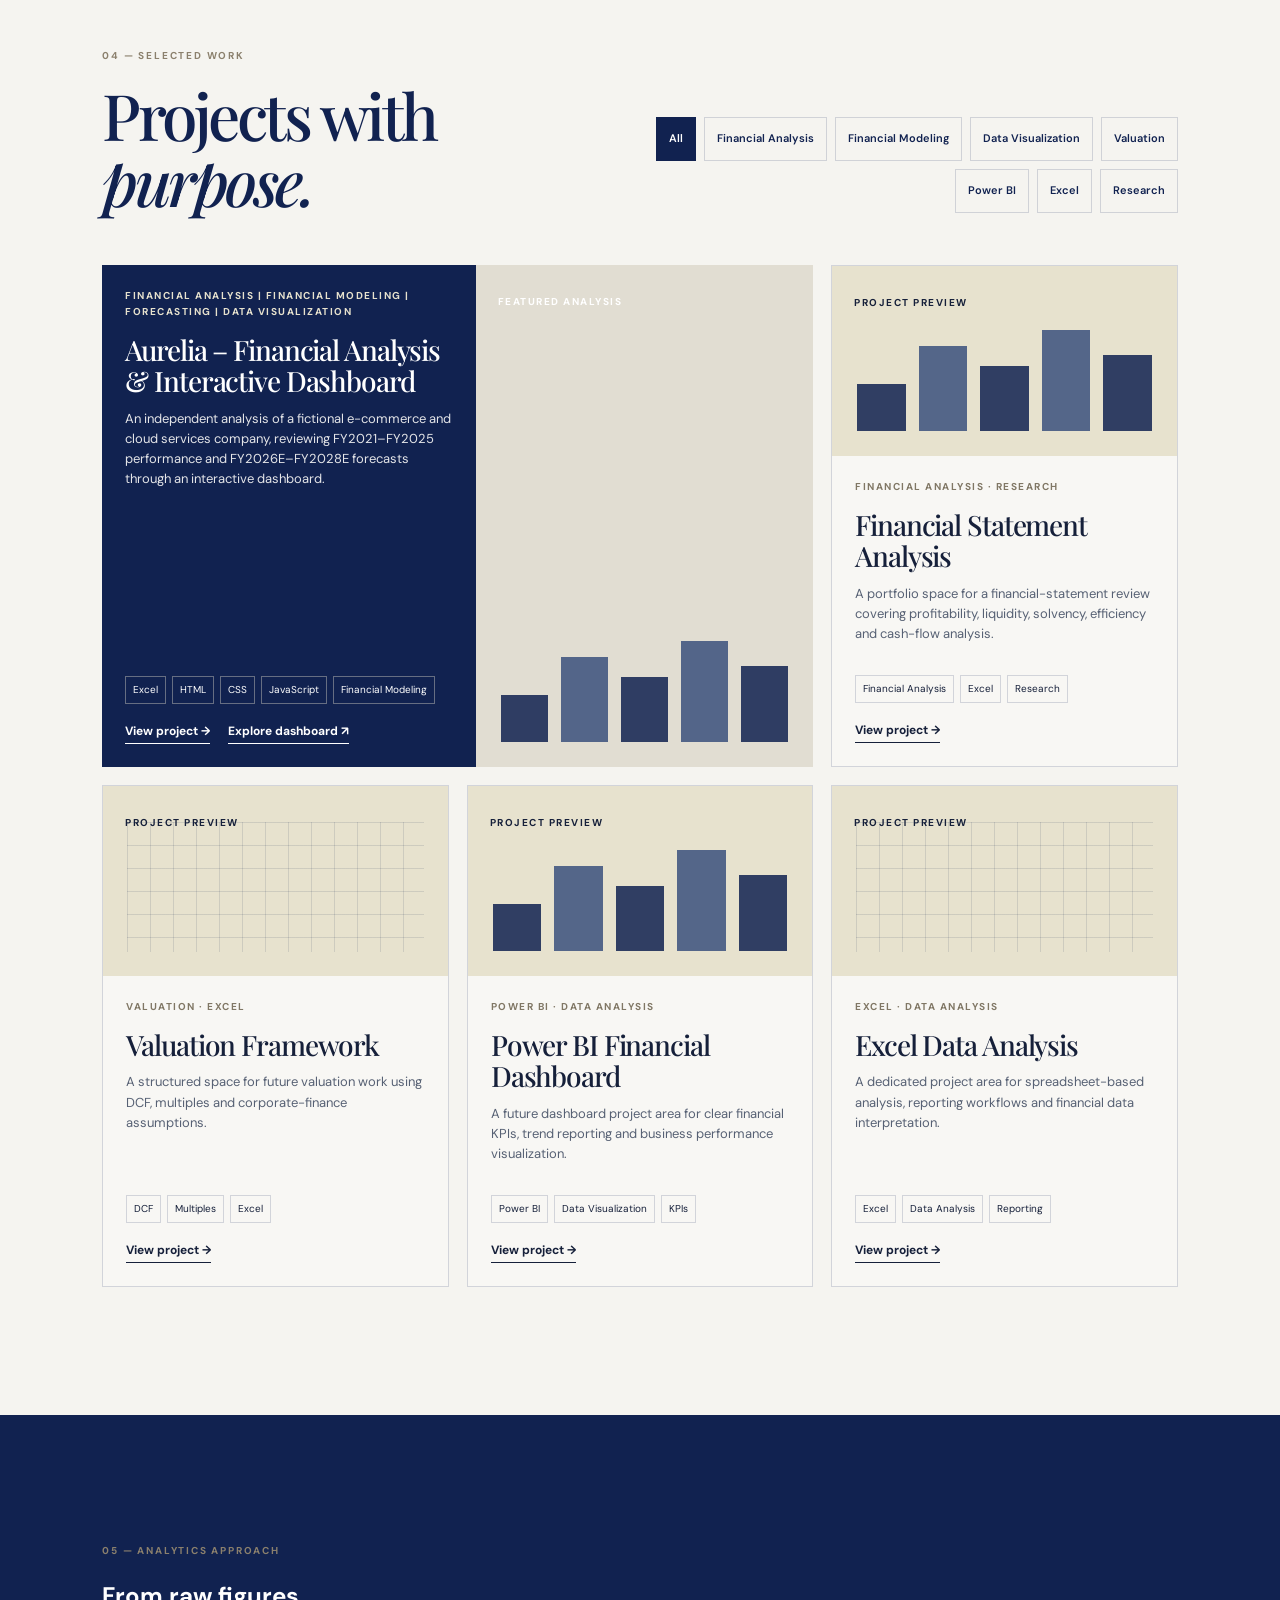
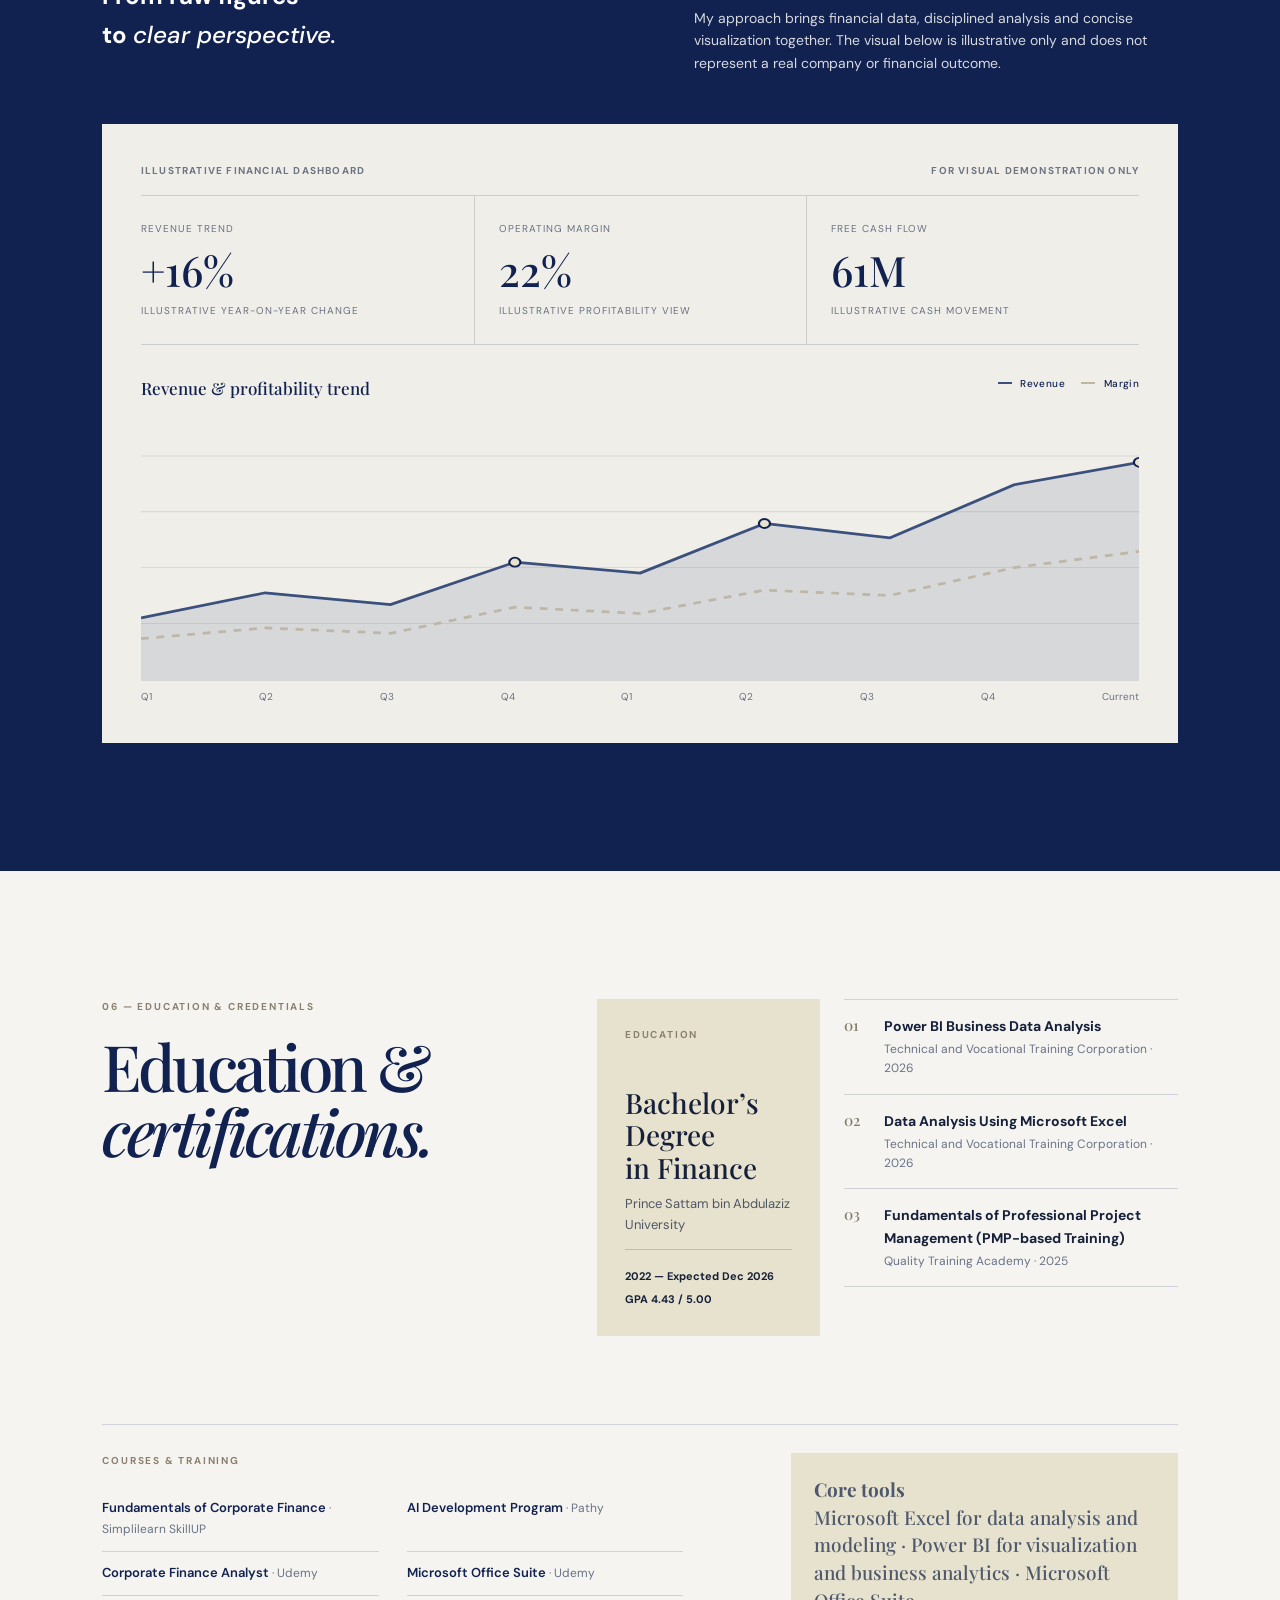
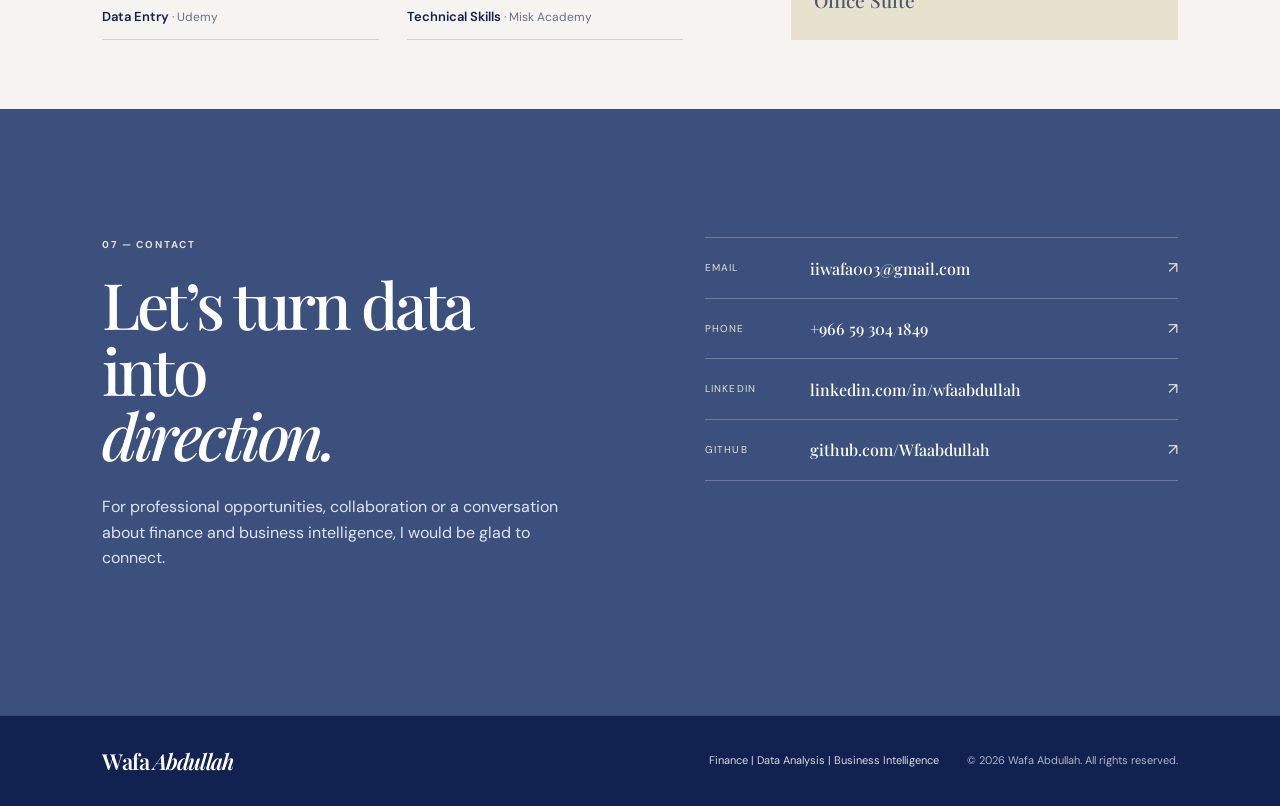
==== commit 414132ed: "Update portfolio CV download and credentials" ====
--- a/index.html
+++ b/index.html
@@ -3,7 +3,7 @@
 <head>
   <meta charset="UTF-8" />
   <meta name="viewport" content="width=device-width, initial-scale=1.0" />
-  <meta name="description" content="Wafa Abdullah — Finance, Data Analysis and Business Intelligence portfolio." />
+  <meta name="description" content="Wafa Abdullah — final-year Finance student, finance intern, and Excel and Power BI analyst. Expected graduation December 2026." />
   <meta name="keywords" content="Wafa Abdullah, Finance, Data Analysis, Business Intelligence, Power BI, Excel, Financial Analysis" />
   <meta property="og:title" content="Wafa Abdullah | Finance, Data Analysis & Business Intelligence" />
   <meta property="og:description" content="Portfolio of Wafa Abdullah — finance, data analysis and business intelligence." />
@@ -21,7 +21,7 @@
     <a class="brand" href="#home" aria-label="Wafa Abdullah, home">Wafa <span>Abdullah</span></a>
     <button class="menu-toggle" type="button" aria-expanded="false" aria-controls="site-nav"><span></span><span></span><span></span><span class="sr-only">Open menu</span></button>
     <nav id="site-nav" aria-label="Primary navigation">
-      <a class="active" href="#home">Home</a><a href="#about">About</a><a href="#expertise">Expertise</a><a href="#projects">Projects</a><a href="#analytics">Analytics</a><a href="#contact">Contact</a>
+      <a class="active" href="#home">Home</a><a href="#about">About</a><a href="#expertise">Expertise</a><a href="#experience">Experience</a><a href="#projects">Projects</a><a href="#analytics">Analytics</a><a href="#credentials">Credentials</a><a href="#contact">Contact</a>
     </nav>
     <a class="header-contact" href="#contact">Contact me <span aria-hidden="true">↗</span></a>
   </header>
@@ -33,8 +33,8 @@
         <p class="eyebrow light">Finance · Data Analysis · Business Intelligence</p>
         <h1 id="hero-title">Wafa<br /><em>Abdullah</em></h1>
         <div class="hero-rule"></div>
-        <p class="hero-role">Turning financial data into clear insights for informed business decisions.</p>
-        <p class="hero-text">Finance graduate with analytical capabilities in financial statements, Excel and Power BI—bringing structured thinking to reporting, performance analysis and business intelligence.</p>
+        <p class="hero-role">Final-year Finance student · Expected graduation December 2026</p>
+        <p class="hero-text">Finance intern with experience in financial reporting, budgeting support and planning. I use Excel and Power BI to turn financial data into clear, decision-ready insights.</p>
         <div class="hero-actions"><a class="btn btn-accent" href="#projects">Explore my work <span>→</span></a><a class="text-link light" href="#contact">Let’s connect <span>↗</span></a></div>
       </div>
       <div class="hero-visual reveal">
@@ -45,11 +45,11 @@
       <div class="hero-side"><a href="https://www.linkedin.com/in/wfaabdullah" target="_blank" rel="noopener" aria-label="LinkedIn profile">in</a><a href="mailto:iiwafa003@gmail.com" aria-label="Email Wafa">✉</a></div>
     </section>
 
-    <section class="intro-strip" aria-label="Professional summary"><div><span>Based in</span><strong>Riyadh, Saudi Arabia</strong></div><div><span>Focus</span><strong>Finance + Business Intelligence</strong></div><div><span>Education</span><strong>Bachelor’s in Finance · 2026</strong></div><a href="assets/documents/Wafa-Abdullah-CV.pdf" target="_blank" class="download-cv">Download CV <span>↓</span></a></section>
+    <section class="intro-strip" aria-label="Professional summary"><div><span>Based in</span><strong>Riyadh, Saudi Arabia</strong></div><div><span>Focus</span><strong>Finance + Business Intelligence</strong></div><div><span>Education</span><strong>Finance · Expected Dec 2026</strong></div><a href="Wafa_Abdullah_CV%2C.pdf" class="download-cv" download="Wafa-Abdullah-CV.pdf" aria-label="Download Wafa Abdullah's CV as a PDF">Download CV <span aria-hidden="true">↓</span></a></section>
 
     <section class="section about" id="about">
       <div class="section-heading reveal"><p class="eyebrow">01 — About</p><h2>Financial thinking,<br /><em>made actionable.</em></h2></div>
-      <div class="about-content reveal"><p class="lead">I am a Finance graduate focused on connecting rigorous financial analysis with accessible, decision-ready data storytelling.</p><p>My foundation spans financial statement analysis, corporate finance and accounting fundamentals, complemented by practical work in Excel and Power BI. I value clarity, accuracy and a structured approach to understanding the story behind the numbers.</p><a class="text-link" href="#contact">Start a conversation <span>→</span></a></div>
+      <div class="about-content reveal"><p class="lead">I am a final-year Finance student at Prince Sattam bin Abdulaziz University, graduating in December 2026 with a GPA of 4.43 / 5.00.</p><p>My internship at Ensan Charity gave me practical experience in financial statements, budgeting support, planning and reporting. I enjoy combining financial analysis with Excel and Power BI to make information clear and useful.</p><p class="profile-languages"><strong>Languages</strong> Arabic (native) · English (excellent) · Chinese (intermediate, HSK Level 3)</p><a class="text-link" href="#contact">Start a conversation <span>→</span></a></div>
       <div class="capability-row reveal"><article><span>01</span><h3>Finance</h3><p>Statements, corporate finance and performance analysis.</p></article><article><span>02</span><h3>Data Analysis</h3><p>Structured analysis that reveals meaningful patterns.</p></article><article><span>03</span><h3>Power BI</h3><p>Clear dashboards for informed business decisions.</p></article><article><span>04</span><h3>Excel</h3><p>Practical models, reports and financial data work.</p></article></div>
     </section>
 
@@ -63,19 +63,47 @@
       </div>
     </section>
 
+    <section class="section experience" id="experience" aria-labelledby="experience-title">
+      <div class="section-heading reveal"><p class="eyebrow">03 — Professional experience</p><h2 id="experience-title">Finance in<br /><em>practice.</em></h2></div>
+      <article class="experience-card reveal">
+        <div class="experience-card-heading"><div><p class="eyebrow">Finance Intern · Internship</p><h3>Ensan Charity</h3></div><span class="experience-dates">Jun — Aug 2026</span></div>
+        <p class="experience-location">Al Kharj, Riyadh, Saudi Arabia · On-site</p>
+        <ul>
+          <li>Prepared and reviewed financial statements, supporting budgeting and financial planning.</li>
+          <li>Analyzed financial data in Excel to support reporting and financial analysis.</li>
+          <li>Used Power BI to monitor performance, visualize financial data and present key insights.</li>
+          <li>Developed practical finance tools, including a Smart Savings Dashboard and a Monthly Financial Planner.</li>
+        </ul>
+      </article>
+    </section>
+
     <section class="section projects" id="projects">
-      <div class="projects-top reveal"><div class="section-heading"><p class="eyebrow">03 — Selected work</p><h2>Projects with<br /><em>purpose.</em></h2></div><div class="project-filters" aria-label="Filter projects"><button class="filter active" data-filter="all">All</button><button class="filter" data-filter="financial-analysis">Financial Analysis</button><button class="filter" data-filter="financial-modeling">Financial Modeling</button><button class="filter" data-filter="data-visualization">Data Visualization</button><button class="filter" data-filter="valuation">Valuation</button><button class="filter" data-filter="power-bi">Power BI</button><button class="filter" data-filter="excel">Excel</button><button class="filter" data-filter="research">Research</button></div></div>
+      <div class="projects-top reveal"><div class="section-heading"><p class="eyebrow">04 — Selected work</p><h2>Projects with<br /><em>purpose.</em></h2></div><div class="project-filters" aria-label="Filter projects"><button class="filter active" data-filter="all">All</button><button class="filter" data-filter="financial-analysis">Financial Analysis</button><button class="filter" data-filter="financial-modeling">Financial Modeling</button><button class="filter" data-filter="data-visualization">Data Visualization</button><button class="filter" data-filter="valuation">Valuation</button><button class="filter" data-filter="power-bi">Power BI</button><button class="filter" data-filter="excel">Excel</button><button class="filter" data-filter="research">Research</button></div></div>
       <div id="projects-grid" class="projects-grid" aria-live="polite"></div>
     </section>
 
     <section class="section analytics" id="analytics">
-      <div class="analytics-intro reveal"><p class="eyebrow">04 — Analytics approach</p><h2>From raw figures<br />to <em>clear perspective.</em></h2><p>My approach brings financial data, disciplined analysis and concise visualization together. The visual below is illustrative only and does not represent a real company or financial outcome.</p></div>
+      <div class="analytics-intro reveal"><p class="eyebrow">05 — Analytics approach</p><h2>From raw figures<br />to <em>clear perspective.</em></h2><p>My approach brings financial data, disciplined analysis and concise visualization together. The visual below is illustrative only and does not represent a real company or financial outcome.</p></div>
       <div class="analytics-board reveal"><div class="board-header"><span>Illustrative financial dashboard</span><span>For visual demonstration only</span></div><div class="kpi-row"><div><span>Revenue trend</span><strong>+<b data-count="18">0</b>%</strong><small>Illustrative year-on-year change</small></div><div><span>Operating margin</span><strong><b data-count="24">0</b>%</strong><small>Illustrative profitability view</small></div><div><span>Free cash flow</span><strong><b data-count="68">0</b>M</strong><small>Illustrative cash movement</small></div></div><div class="large-chart"><div class="chart-title"><span>Revenue &amp; profitability trend</span><span class="legend"><i></i> Revenue <i class="line-two"></i> Margin</span></div><svg viewBox="0 0 900 300" preserveAspectRatio="none" aria-label="Illustrative line chart"><g class="chart-grid"><path d="M0 50H900M0 112H900M0 174H900M0 236H900"/></g><path class="revenue-area" d="M0 230 L112 202 L225 215 L337 168 L450 180 L562 125 L675 141 L787 82 L900 57 V300 H0Z"/><polyline class="revenue-line draw-line" points="0,230 112,202 225,215 337,168 450,180 562,125 675,141 787,82 900,57"/><polyline class="margin-line draw-line" points="0,253 112,241 225,247 337,218 450,225 562,199 675,205 787,174 900,156"/><g class="point-set"><circle cx="337" cy="168" r="5"/><circle cx="562" cy="125" r="5"/><circle cx="900" cy="57" r="5"/></g></svg><div class="chart-axis"><span>Q1</span><span>Q2</span><span>Q3</span><span>Q4</span><span>Q1</span><span>Q2</span><span>Q3</span><span>Q4</span><span>Current</span></div></div></div>
     </section>
 
-    <section class="section credentials" id="credentials"><div class="section-heading reveal"><p class="eyebrow">05 — Development</p><h2>Education &amp;<br /><em>credentials.</em></h2></div><div class="credentials-wrap reveal"><article class="education-card"><p class="eyebrow">Education</p><h3>Bachelor’s Degree<br />in Finance</h3><p>Prince Sattam bin Abdulaziz University</p><div class="education-meta"><span>2022 — 2026</span><span>GPA 4.43 / 5.00</span></div></article><div class="cert-list"><article><span>01</span><div><h3>Technical Skills</h3><p>Misk Academy</p></div></article><article><span>02</span><div><h3>Corporate Finance Analyst</h3><p>Udemy</p></div></article><article><span>03</span><div><h3>Microsoft Office Suite &amp; Data Entry</h3><p>Udemy</p></div></article><article><span>04</span><div><h3>Professional Project Management Fundamentals</h3><p>Quality Training Academy · 2025</p></div></article><article><span>05</span><div><h3>Data Analysis using Excel &amp; Power BI</h3><p>Technical and Vocational Training Corporation · 2026</p></div></article></div></div></section>
+    <section class="section credentials" id="credentials" aria-labelledby="credentials-title">
+      <div class="section-heading reveal"><p class="eyebrow">06 — Education &amp; credentials</p><h2 id="credentials-title">Education &amp;<br /><em>certifications.</em></h2></div>
+      <div class="credentials-wrap reveal">
+        <article class="education-card"><p class="eyebrow">Education</p><h3>Bachelor’s Degree<br />in Finance</h3><p>Prince Sattam bin Abdulaziz University</p><div class="education-meta"><span>2022 — Expected Dec 2026</span><span>GPA 4.43 / 5.00</span></div></article>
+        <div class="cert-list" aria-label="Certifications">
+          <article><span>01</span><div><h3>Power BI Business Data Analysis</h3><p>Technical and Vocational Training Corporation · 2026</p></div></article>
+          <article><span>02</span><div><h3>Data Analysis Using Microsoft Excel</h3><p>Technical and Vocational Training Corporation · 2026</p></div></article>
+          <article><span>03</span><div><h3>Fundamentals of Professional Project Management (PMP-based Training)</h3><p>Quality Training Academy · 2025</p></div></article>
+        </div>
+      </div>
+      <div class="additional-credentials reveal">
+        <div><p class="eyebrow">Courses &amp; training</p><ul class="course-list"><li>Fundamentals of Corporate Finance <span>· Simplilearn SkillUP</span></li><li>AI Development Program <span>· Pathy</span></li><li>Corporate Finance Analyst <span>· Udemy</span></li><li>Microsoft Office Suite <span>· Udemy</span></li><li>Data Entry <span>· Udemy</span></li><li>Technical Skills <span>· Misk Academy</span></li></ul></div>
+        <p class="credential-note"><strong>Core tools</strong><br />Microsoft Excel for data analysis and modeling · Power BI for visualization and business analytics · Microsoft Office Suite</p>
+      </div>
+    </section>
 
-    <section class="contact" id="contact"><div class="contact-grid"><div class="reveal"><p class="eyebrow light">06 — Contact</p><h2>Let’s turn data into<br /><em>direction.</em></h2><p>For professional opportunities, collaboration or a conversation about finance and business intelligence, I would be glad to connect.</p></div><div class="contact-details reveal"><a href="mailto:iiwafa003@gmail.com"><span>Email</span><strong>iiwafa003@gmail.com</strong><i>↗</i></a><a href="tel:+966593041849"><span>Phone</span><strong>+966 59 304 1849</strong><i>↗</i></a><a href="https://www.linkedin.com/in/wfaabdullah" target="_blank" rel="noopener"><span>LinkedIn</span><strong>linkedin.com/in/wfaabdullah</strong><i>↗</i></a><a href="https://github.com/Wfaabdullah" target="_blank" rel="noopener"><span>GitHub</span><strong>github.com/Wfaabdullah</strong><i>↗</i></a></div></div></section>
+    <section class="contact" id="contact"><div class="contact-grid"><div class="reveal"><p class="eyebrow light">07 — Contact</p><h2>Let’s turn data into<br /><em>direction.</em></h2><p>For professional opportunities, collaboration or a conversation about finance and business intelligence, I would be glad to connect.</p></div><div class="contact-details reveal"><a href="mailto:iiwafa003@gmail.com"><span>Email</span><strong>iiwafa003@gmail.com</strong><i>↗</i></a><a href="tel:+966593041849"><span>Phone</span><strong>+966 59 304 1849</strong><i>↗</i></a><a href="https://www.linkedin.com/in/wfaabdullah" target="_blank" rel="noopener"><span>LinkedIn</span><strong>linkedin.com/in/wfaabdullah</strong><i>↗</i></a><a href="https://github.com/Wfaabdullah" target="_blank" rel="noopener"><span>GitHub</span><strong>github.com/Wfaabdullah</strong><i>↗</i></a></div></div></section>
   </main>
   <footer><a class="brand" href="#home">Wafa <span>Abdullah</span></a><p>Finance | Data Analysis | Business Intelligence</p><p>© <span id="year"></span> Wafa Abdullah. All rights reserved.</p></footer>
   <script src="projects.js"></script><script src="script.js"></script>
--- a/style.css
+++ b/style.css
@@ -1,1192 +1,40 @@
-/* ==========================================================================
-   Wafa Abdullah — portfolio design system
-   Palette: light beige ground, dark navy type, muted dark-pink accent
-   ========================================================================== */
+:root{--navy:#112250;--sapphire:#3b507d;--taupe:#beb7a7;--champagne:#e7e2ce;--ivory:#f5f4f0;--ink:#16203a;--serif:"Playfair Display",Georgia,serif;--sans:"DM Sans",Arial,sans-serif;--line:rgba(17,34,80,.16);--shadow:0 15px 40px rgba(17,34,80,.08)}*{box-sizing:border-box}html{scroll-behavior:smooth}body{margin:0;background:var(--ivory);color:var(--ink);font-family:var(--sans);font-size:16px;line-height:1.6}a{color:inherit;text-decoration:none}button{font:inherit}.skip-link{position:absolute;left:-999px;z-index:1000;background:#fff;color:var(--navy);padding:12px}.skip-link:focus{left:12px;top:12px}.sr-only{position:absolute;width:1px;height:1px;padding:0;margin:-1px;overflow:hidden;clip:rect(0,0,0,0);white-space:nowrap;border:0}.site-header{height:78px;display:flex;align-items:center;padding:0 clamp(22px,5vw,80px);position:sticky;top:0;z-index:100;background:rgba(245,244,240,.94);backdrop-filter:blur(12px);border-bottom:1px solid transparent;transition:.25s}.site-header.scrolled{border-bottom-color:var(--line)}.brand{font:600 25px var(--serif);letter-spacing:-.04em;color:var(--navy)}.brand span{font-style:italic}nav{display:flex;gap:clamp(18px,2.4vw,38px);margin:auto}nav a{font-size:14px;position:relative;padding:6px 0}nav a:after{content:"";position:absolute;bottom:0;left:0;width:0;height:1px;background:var(--navy);transition:.25s}nav a:hover:after,nav a.active:after{width:100%}.header-contact,.btn{display:inline-flex;align-items:center;gap:13px;justify-content:center;background:var(--navy);color:#fff;padding:12px 18px;font-size:14px;font-weight:600;border:1px solid var(--navy);transition:.25s}.header-contact:hover,.btn:hover{background:var(--sapphire);border-color:var(--sapphire);transform:translateY(-2px)}.menu-toggle{display:none;background:none;border:0;color:var(--navy);padding:8px}.menu-toggle span:not(.sr-only){display:block;width:25px;height:1.5px;background:currentColor;margin:5px}.hero{min-height:680px;background:var(--navy);color:#fff;position:relative;display:grid;grid-template-columns:minmax(0,1.04fr) minmax(430px,.96fr);padding:clamp(42px,7vw,112px) clamp(22px,8vw,128px);overflow:hidden}.hero-grid{position:absolute;inset:0;background:linear-gradient(rgba(231,226,206,.04) 1px,transparent 1px),linear-gradient(90deg,rgba(231,226,206,.04) 1px,transparent 1px);background-size:64px 64px;mask-image:linear-gradient(to right,#000,transparent 80%)}.hero-copy,.hero-visual{position:relative;z-index:1}.eyebrow{font-size:10px;text-transform:uppercase;letter-spacing:.18em;font-weight:700;color:#8b806d;margin:0 0 18px}.eyebrow.light{color:var(--champagne)}h1,h2,h3,p{margin-top:0}h1{font:500 clamp(55px,7vw,100px)/.91 var(--serif);letter-spacing:-.065em;margin:0}h1 em,h2 em{font-style:italic;font-weight:500}.hero-rule{width:62px;border-top:1px solid var(--champagne);margin:28px 0}.hero-role{font:400 clamp(17px,1.8vw,22px)/1.35 var(--serif);color:var(--champagne);max-width:480px;margin-bottom:24px}.hero-text{max-width:480px;color:#e9e8e4;font-size:15px;line-height:1.7}.hero-actions{margin-top:32px;display:flex;align-items:center;gap:25px}.btn-accent{background:var(--champagne);color:var(--navy);border-color:var(--champagne);padding:14px 20px}.btn-accent:hover{background:#fff;border-color:#fff}.text-link{font-size:14px;font-weight:700;border-bottom:1px solid var(--navy);padding-bottom:4px;display:inline-flex;gap:11px;align-items:center}.text-link.light{border-color:var(--champagne);color:var(--champagne)}.hero-visual{display:flex;align-items:center;justify-content:center;min-height:420px}.portrait-placeholder{height:400px;width:min(310px,65%);background:linear-gradient(145deg,#d8d2c4,#aa9f8d);border-radius:50% 50% 0 0;display:flex;flex-direction:column;justify-content:center;align-items:center;text-align:center;color:var(--navy);outline:1px solid rgba(231,226,206,.7);outline-offset:11px}.portrait-placeholder span{font:500 30px/1 var(--serif);text-transform:uppercase;letter-spacing:.06em}.portrait-placeholder small{font-size:10px;line-height:1.45;margin-top:14px}.portrait-placeholder code{font-family:var(--sans)}.chart-card{position:absolute;background:rgba(245,244,240,.96);color:var(--navy);padding:15px 16px;box-shadow:var(--shadow)}.chart-main{width:min(335px,65%);right:0;bottom:5%;animation:float 6s ease-in-out infinite}.chart-label{font-size:10px;text-transform:uppercase;letter-spacing:.15em;font-weight:700;margin-bottom:5px}.chart-main svg{width:100%;display:block}.grid-lines path{stroke:rgba(17,34,80,.12);stroke-width:1}.area{fill:rgba(59,80,125,.13)}.chart-line{fill:none;stroke:var(--sapphire);stroke-width:3}.chart-dots circle{fill:var(--champagne);stroke:var(--navy);stroke-width:2}.chart-years{font-size:8px;display:flex;justify-content:space-between;color:#6a7182}.data-note{position:absolute;left:0;bottom:0;display:flex;gap:11px;align-items:flex-end;color:var(--champagne);font-size:11px;letter-spacing:.05em}.note-num{font:500 38px/.8 var(--serif);color:var(--taupe)}.hero-side{position:absolute;right:28px;bottom:38px;z-index:2;display:flex;gap:18px;flex-direction:column}.hero-side a{font-weight:700;color:var(--champagne);font-size:18px}.intro-strip{display:grid;grid-template-columns:repeat(3,1fr) auto;gap:28px;align-items:center;padding:28px clamp(22px,8vw,128px);border-bottom:1px solid var(--line)}.intro-strip div{display:flex;flex-direction:column;gap:2px}.intro-strip span{font-size:10px;letter-spacing:.12em;text-transform:uppercase;color:#6a7182}.intro-strip strong{font:500 16px var(--serif)}.download-cv{font-size:13px;font-weight:700;white-space:nowrap}.download-cv span{font-size:20px;vertical-align:middle;margin-left:8px}.section{padding:clamp(75px,10vw,140px) clamp(22px,8vw,128px)}.section-heading h2,.contact h2{font:500 clamp(38px,5vw,68px)/1.02 var(--serif);letter-spacing:-.055em;margin:0;color:var(--navy)}.about{display:grid;grid-template-columns:.85fr 1fr;column-gap:14%;row-gap:70px}.about-content{max-width:570px}.lead{font:500 25px/1.35 var(--serif);color:var(--sapphire)}.about-content p:not(.lead){color:#545e70}.capability-row{grid-column:1/-1;display:grid;grid-template-columns:repeat(4,1fr);border-top:1px solid var(--line);border-bottom:1px solid var(--line)}.capability-row article{padding:25px 25px 25px 0;border-right:1px solid var(--line)}.capability-row article+article{padding-left:25px}.capability-row article:last-child{border:0}.capability-row span{color:#988f7f;font:500 18px var(--serif)}.capability-row h3{font:500 22px var(--serif);margin:26px 0 8px}.capability-row p{font-size:13px;line-height:1.55;margin:0;color:#586174}.expertise{background:#eae8e1;display:grid;grid-template-columns:.75fr 1.25fr;gap:10%}.expertise-list details{border-top:1px solid var(--line)}.expertise-list details:last-child{border-bottom:1px solid var(--line)}.expertise-list summary{list-style:none;cursor:pointer;display:grid;grid-template-columns:48px 1fr 22px;align-items:center;padding:23px 0}.expertise-list summary::-webkit-details-marker{display:none}.expertise-list summary span{font:500 16px var(--serif);color:#827968}.expertise-list summary h3{font:500 27px var(--serif);margin:0}.expertise-list summary i{font-style:normal;font-size:22px;transition:.25s}.expertise-list details[open] summary i{transform:rotate(45deg)}.detail-content{padding:0 0 26px 48px;color:#515d71;font-size:14px}.detail-content p{max-width:580px}.tags{display:flex;flex-wrap:wrap;gap:7px}.tags span{border:1px solid rgba(17,34,80,.25);font-size:11px;padding:6px 9px;color:var(--navy)}.projects-top{display:flex;align-items:end;justify-content:space-between;gap:30px;margin-bottom:52px}.project-filters{display:flex;flex-wrap:wrap;justify-content:flex-end;gap:8px;max-width:600px}.filter{background:transparent;border:1px solid var(--line);padding:8px 12px;color:var(--navy);cursor:pointer;font-size:11px;font-weight:600;transition:.2s}.filter:hover,.filter.active{background:var(--navy);border-color:var(--navy);color:#fff}.projects-grid{display:grid;grid-template-columns:repeat(3,1fr);gap:18px}.project{border:1px solid var(--line);background:rgba(255,255,255,.28);display:flex;flex-direction:column;min-height:410px;transition:.3s}.project:hover{box-shadow:var(--shadow);transform:translateY(-5px)}.project.featured{grid-column:span 2;display:grid;grid-template-columns:1.05fr .95fr;background:var(--navy);color:#fff;border:0;min-height:430px}.project-visual{min-height:190px;padding:22px;position:relative;overflow:hidden;background:var(--champagne)}.project.featured .project-visual{order:2;background:#e1ddd2;min-height:auto}.project-visual .mini-label{font-size:10px;text-transform:uppercase;letter-spacing:.15em;font-weight:700}.visual-bars{position:absolute;left:25px;right:25px;bottom:25px;height:112px;display:flex;align-items:end;gap:13px}.visual-bars i{background:var(--navy);width:18%;opacity:.85}.visual-bars i:nth-child(1){height:42%}.visual-bars i:nth-child(2){height:76%;background:var(--sapphire)}.visual-bars i:nth-child(3){height:58%}.visual-bars i:nth-child(4){height:90%;background:var(--sapphire)}.visual-bars i:nth-child(5){height:68%}.visual-grid{position:absolute;inset:36px 24px 24px;background:linear-gradient(rgba(17,34,80,.12) 1px,transparent 1px),linear-gradient(90deg,rgba(17,34,80,.12) 1px,transparent 1px);background-size:23px 23px}.project-body{padding:23px;display:flex;flex-direction:column;flex:1}.project-category{font-size:10px;text-transform:uppercase;letter-spacing:.15em;color:#807765;font-weight:700}.featured .project-category{color:var(--champagne)}.project h3{font:500 28px/1.12 var(--serif);letter-spacing:-.04em;margin:14px 0 12px}.project p{font-size:13px;line-height:1.55;color:#576174}.featured p{color:#e4e5e8}.project-tools{display:flex;gap:6px;flex-wrap:wrap;margin-top:auto;padding-top:18px}.project-tools span{font-size:10px;padding:5px 7px;border:1px solid var(--line)}.featured .project-tools span{border-color:rgba(231,226,206,.4)}.project-actions{display:flex;gap:18px;margin-top:18px;font-size:12px;font-weight:700}.project-actions a{border-bottom:1px solid currentColor;padding-bottom:2px}.analytics{background:var(--navy);color:#fff}.analytics-intro{display:grid;grid-template-columns:1fr 1fr;gap:10%;align-items:end;margin-bottom:50px}.analytics-intro h2{color:#fff}.analytics-intro>p:last-child{color:#d7d9df;max-width:480px;font-size:14px}.analytics-board{background:#f0eee8;color:var(--navy);padding:clamp(20px,3vw,42px)}.board-header{display:flex;justify-content:space-between;border-bottom:1px solid var(--line);padding-bottom:16px;font-size:10px;text-transform:uppercase;letter-spacing:.12em;font-weight:700;color:#6d7482}.kpi-row{display:grid;grid-template-columns:repeat(3,1fr);border-bottom:1px solid var(--line)}.kpi-row>div{padding:25px 20px 25px 0}.kpi-row>div+div{padding-left:24px;border-left:1px solid var(--line)}.kpi-row span,.kpi-row small{display:block;font-size:10px;text-transform:uppercase;letter-spacing:.1em;color:#687184}.kpi-row strong{font:500 42px/1.2 var(--serif);display:block;margin:8px 0}.kpi-row strong b{font-weight:500}.large-chart{padding-top:32px}.chart-title{display:flex;justify-content:space-between;font:500 17px var(--serif)}.legend{font:500 10px var(--sans);letter-spacing:.04em}.legend i{display:inline-block;width:14px;height:2px;background:var(--sapphire);vertical-align:middle;margin:0 5px 2px 13px}.legend .line-two{background:var(--taupe)}.large-chart svg{width:100%;height:270px;margin-top:12px}.chart-grid path{stroke:rgba(17,34,80,.12);stroke-width:1}.revenue-area{fill:rgba(59,80,125,.14)}.revenue-line,.margin-line{fill:none;stroke:var(--sapphire);stroke-width:3}.margin-line{stroke:var(--taupe);stroke-dasharray:7 7}.point-set circle{fill:var(--champagne);stroke:var(--navy);stroke-width:2}.chart-axis{display:flex;justify-content:space-between;font-size:10px;color:#687184}.credentials{display:grid;grid-template-columns:.8fr 1.2fr;gap:10%}.credentials-wrap{display:grid;grid-template-columns:.8fr 1.2fr;gap:24px}.education-card{background:var(--champagne);padding:28px;min-height:300px;display:flex;flex-direction:column}.education-card h3{font:500 28px/1.16 var(--serif);margin:26px 0 10px}.education-card>p:not(.eyebrow){font-size:13px;color:#4f5664}.education-meta{margin-top:auto;padding-top:18px;border-top:1px solid rgba(17,34,80,.2);display:flex;justify-content:space-between;gap:10px;font-size:11px;font-weight:700}.cert-list article{display:grid;grid-template-columns:40px 1fr;border-top:1px solid var(--line);padding:15px 0}.cert-list article:last-child{border-bottom:1px solid var(--line)}.cert-list span{font:500 15px var(--serif);color:#817968}.cert-list h3{font-size:14px;margin:0;font-weight:700}.cert-list p{font-size:12px;color:#697287;margin:3px 0 0}.contact{background:var(--sapphire);color:#fff;padding:clamp(75px,10vw,140px) clamp(22px,8vw,128px)}.contact-grid{display:grid;grid-template-columns:1fr 1fr;gap:12%}.contact h2{color:#fff}.contact .eyebrow{color:var(--champagne)}.contact-grid>div>p:last-child{max-width:480px;color:#e1e4ec;margin-top:27px}.contact-details a{display:grid;grid-template-columns:90px 1fr auto;gap:15px;align-items:center;padding:17px 0;border-top:1px solid rgba(231,226,206,.3);transition:.2s}.contact-details a:last-child{border-bottom:1px solid rgba(231,226,206,.3)}.contact-details a:hover{padding-left:9px}.contact-details span{font-size:10px;letter-spacing:.12em;text-transform:uppercase;color:var(--champagne)}.contact-details strong{font:500 16px var(--serif);word-break:break-word}.contact-details i{font-style:normal;color:var(--champagne)}footer{background:var(--navy);color:#fff;padding:30px clamp(22px,8vw,128px);display:grid;grid-template-columns:1fr auto auto;align-items:center;gap:28px;border-top:1px solid rgba(231,226,206,.2)}footer .brand{color:#fff;font-size:22px}footer p{margin:0;font-size:11px;color:#d7dae1}footer p:last-child{color:#aeb5c2}.reveal{opacity:0;transform:translateY(18px);transition:opacity .65s ease,transform .65s ease}.reveal.visible{opacity:1;transform:none}@keyframes float{50%{transform:translateY(-10px)}}@media(max-width:900px){.hero{grid-template-columns:1fr;padding-right:72px}.hero-visual{position:absolute;right:4%;bottom:35px;width:42%;opacity:.72}.portrait-placeholder{height:270px}.chart-main{width:75%}.intro-strip{grid-template-columns:repeat(2,1fr)}.about,.expertise,.credentials{grid-template-columns:1fr;gap:45px}.credentials-wrap{grid-template-columns:1fr 1.2fr}.projects-grid{grid-template-columns:repeat(2,1fr)}.project.featured{grid-column:span 2}.contact-grid{gap:7%}}@media(max-width:650px){body{font-size:15px}.site-header{height:68px;padding:0 20px}.brand{font-size:21px}.header-contact{display:none}.menu-toggle{display:block;margin-left:auto}nav{display:none;position:absolute;top:68px;left:0;right:0;background:var(--ivory);margin:0;padding:18px 20px 23px;border-bottom:1px solid var(--line);box-shadow:0 14px 25px rgba(17,34,80,.08);flex-direction:column;gap:13px}nav.open{display:flex}.hero{min-height:650px;padding:66px 27px 100px}.hero-visual{right:0;bottom:15px;width:57%;opacity:.42}.portrait-placeholder{height:210px;width:82%}.portrait-placeholder span,.portrait-placeholder small{opacity:.5}.chart-main{width:80%;bottom:-8px}.hero-copy{z-index:2}.hero-text{max-width:370px}.hero-side{right:16px;bottom:27px}.intro-strip{padding:24px 22px;gap:20px}.intro-strip div:last-of-type{display:none}.intro-strip .download-cv{grid-column:span 2}.section{padding:76px 22px}.about{row-gap:42px}.lead{font-size:22px}.capability-row{grid-template-columns:repeat(2,1fr)}.capability-row article:nth-child(2){border-right:0}.capability-row article:nth-child(n+3){border-top:1px solid var(--line)}.capability-row article{padding:18px 14px 18px 0}.capability-row article+article{padding-left:14px}.projects-top,.analytics-intro{display:block}.project-filters{justify-content:flex-start;margin-top:28px}.projects-grid{grid-template-columns:1fr}.project.featured{grid-column:span 1;display:flex}.project.featured .project-visual{order:0;min-height:190px}.kpi-row{grid-template-columns:1fr}.kpi-row>div+div{border-left:0;border-top:1px solid var(--line);padding-left:0}.kpi-row>div{padding:16px 0}.large-chart svg{height:180px}.chart-title{font-size:14px}.legend{display:none}.credentials-wrap{grid-template-columns:1fr}.contact-grid{grid-template-columns:1fr;gap:45px}.contact-details a{grid-template-columns:70px 1fr auto}footer{grid-template-columns:1fr;gap:10px}.detail-content{padding-left:0}.expertise-list summary{grid-template-columns:38px 1fr 20px}.expertise-list summary h3{font-size:23px}}@media(prefers-reduced-motion:reduce){html{scroll-behavior:auto}*,*:before,*:after{animation-duration:.01ms!important;animation-iteration-count:1!important;transition-duration:.01ms!important}}
+/* Profile and responsive refinements */
+html{scroll-padding-top:96px}section[id]{scroll-margin-top:96px}
+:where(a,button,summary):focus-visible{outline:3px solid #96733d;outline-offset:5px}
+.hero-copy,.hero-visual,.project-body,.contact-details,.credentials-wrap{min-width:0}
+.hero-visual{padding:12px 12px 110px;min-height:510px;isolation:isolate}
+.profile-photo{display:block;width:min(310px,85%);height:auto;aspect-ratio:31/40;object-fit:cover;object-position:center top;border-radius:50% 50% 0 0;outline:1px solid rgba(231,226,206,.7);outline-offset:11px;box-shadow:0 20px 45px rgba(0,0,0,.18);flex:0 1 310px}
+.chart-main{z-index:2;bottom:0;width:min(260px,65%)}.data-note{bottom:20px}
+.hero-actions,.project-actions{flex-wrap:wrap}.filter{min-height:44px}.contact-details strong{overflow-wrap:anywhere}
+.analytics-intro{row-gap:0;grid-template-rows:auto auto}.analytics-intro>.eyebrow{grid-column:1}.analytics-intro>h2{grid-column:1;grid-row:2}.analytics-intro>p:last-child{grid-column:2;grid-row:2;margin-bottom:0}
+.board-header,.chart-title{gap:12px;flex-wrap:wrap}
+@media(min-width:901px) and (max-width:1150px){.site-header{padding-inline:24px;gap:20px}nav{gap:16px}.header-contact{padding-inline:12px}.hero{padding-inline:6vw;grid-template-columns:minmax(0,1fr) minmax(320px,.9fr);gap:24px}.credentials-wrap{grid-template-columns:1fr}}
+@media(max-width:900px){.hero{grid-template-columns:minmax(0,1.15fr) minmax(0,.85fr);padding:64px 38px;gap:32px;align-items:center}.hero-visual{position:relative;right:auto;bottom:auto;width:100%;opacity:1;min-height:420px;padding:12px 12px 100px}.chart-main{width:85%}.data-note{display:none}.hero-side{right:12px;bottom:20px}}
+@media(max-width:650px){html{scroll-padding-top:84px}section[id]{scroll-margin-top:84px}.hero{grid-template-columns:minmax(0,1fr);padding:48px 24px 60px;gap:36px;min-height:auto}.hero-copy{z-index:1}.hero-visual{position:relative;width:100%;max-width:390px;margin-inline:auto;min-height:0;padding:12px 12px 110px;opacity:1}.profile-photo{width:min(280px,85%);flex-basis:280px}.chart-main{width:min(230px,75%);right:0;bottom:0}.hero-side{bottom:18px;right:24px;flex-direction:row}.hero-actions{gap:20px}.analytics-intro>p:last-child{margin-top:24px}.capability-row article:nth-child(3){padding-left:0}}
+@media(prefers-reduced-motion:reduce){.reveal{opacity:1;transform:none}.chart-main{animation:none}}
 
-:root {
-  --navy: #112250;
-  --navy-deep: #0b1838;
-  --sapphire: #3b507d;
-  --beige: #f5f4f0;
-  --champagne: #e7e2ce;
-  --taupe: #beb7a7;
-  --rose: #8d5061;          /* muted dark pink accent */
-  --rose-deep: #76404f;
-  --rose-soft: rgba(141, 80, 97, .16);
-  --ink: #16203a;
-  --muted: #586174;
-  --serif: "Playfair Display", Georgia, "Times New Roman", serif;
-  --sans: "DM Sans", Arial, Helvetica, sans-serif;
-  --line: rgba(17, 34, 80, .16);
-  --shadow: 0 15px 40px rgba(17, 34, 80, .08);
-  --header-h: 78px;
-  --gutter: clamp(20px, 6vw, 120px);
-}
+/* CV-based experience and development details */
+.experience{display:grid;grid-template-columns:.8fr 1.2fr;gap:10%;background:#eae8e1}
+.experience-card{align-self:start;background:var(--ivory);border:1px solid var(--line);border-top:3px solid var(--sapphire);padding:clamp(24px,4vw,46px);box-shadow:var(--shadow)}
+.experience-card-heading{display:flex;align-items:flex-start;justify-content:space-between;gap:20px}
+.experience-card-heading .eyebrow{margin-bottom:8px}
+.experience-card h3{font:500 clamp(25px,3vw,34px)/1.12 var(--serif);color:var(--navy);margin:0}
+.experience-dates{font-size:12px;font-weight:700;color:var(--navy);white-space:nowrap;padding:7px 10px;background:var(--champagne)}
+.experience-location{font-size:12px;color:#687184;margin:13px 0 22px}
+.experience-card ul{margin:0;padding-left:19px;color:#4f596d;font-size:14px;line-height:1.65}
+.experience-card li+li{margin-top:11px}
+.experience-card li::marker{color:#96733d}
+.profile-languages{border-left:2px solid #96733d;padding-left:14px;color:#596375;font-size:13px}
+.profile-languages strong{color:var(--navy);margin-right:5px}
+.additional-credentials{grid-column:1/-1;display:grid;grid-template-columns:1.2fr .8fr;gap:10%;align-items:start;margin-top:30px;padding-top:28px;border-top:1px solid var(--line)}
+.course-list{list-style:none;padding:0;margin:0;display:grid;grid-template-columns:repeat(2,minmax(0,1fr));gap:0 28px}
+.course-list li{padding:11px 0;border-bottom:1px solid var(--line);font-size:13px;font-weight:600;color:var(--navy)}
+.course-list li span{font-size:12px;font-weight:400;color:#687184}
+.credential-note{align-self:stretch;margin:0;padding:23px;background:var(--champagne);color:#4f596d;font:500 19px/1.45 var(--serif)}
+@media(max-width:900px){.experience{grid-template-columns:1fr;gap:35px}.additional-credentials{grid-template-columns:1fr;gap:24px}}
+@media(max-width:650px){.experience-card-heading{display:block}.experience-dates{display:inline-block;margin-top:14px}.course-list{grid-template-columns:1fr}.additional-credentials{margin-top:18px}}
 
-*,
-*::before,
-*::after { box-sizing: border-box; }
+@media(min-width:651px) and (max-width:900px){.site-header{padding:0 24px}.header-contact{display:none}.menu-toggle{display:block;margin-left:auto}nav{display:none;position:absolute;top:78px;left:0;right:0;background:var(--ivory);margin:0;padding:18px 24px 23px;border-bottom:1px solid var(--line);box-shadow:0 14px 25px rgba(17,34,80,.08);flex-direction:column;gap:13px}nav.open{display:flex}}
 
-html {
-  scroll-behavior: smooth;
-  -webkit-text-size-adjust: 100%;
-  scroll-padding-top: calc(var(--header-h) + 18px);
-}
-
-section[id] { scroll-margin-top: calc(var(--header-h) + 18px); }
-
-body {
-  margin: 0;
-  background: var(--beige);
-  color: var(--ink);
-  font-family: var(--sans);
-  font-size: 16px;
-  line-height: 1.65;
-  overflow-x: hidden;
-  -webkit-font-smoothing: antialiased;
-  text-rendering: optimizeLegibility;
-}
-
-img, picture, svg { max-width: 100%; }
-img { height: auto; }
-
-a { color: inherit; text-decoration: none; }
-button { font: inherit; color: inherit; }
-
-h1, h2, h3, p { margin-top: 0; }
-h1, h2, h3 { text-wrap: balance; }
-p { text-wrap: pretty; }
-
-:where(a, button, summary):focus-visible {
-  outline: 3px solid var(--rose);
-  outline-offset: 4px;
-  border-radius: 2px;
-}
-
-.skip-link {
-  position: absolute;
-  left: -999px;
-  z-index: 1000;
-  background: #fff;
-  color: var(--navy);
-  padding: 12px 16px;
-}
-.skip-link:focus { left: 12px; top: 12px; }
-
-.sr-only {
-  position: absolute;
-  width: 1px; height: 1px;
-  padding: 0; margin: -1px;
-  overflow: hidden;
-  clip: rect(0, 0, 0, 0);
-  white-space: nowrap;
-  border: 0;
-}
-
-/* ------------------------------- header --------------------------------- */
-
-.site-header {
-  min-height: var(--header-h);
-  display: flex;
-  align-items: center;
-  gap: 20px;
-  padding: 0 var(--gutter);
-  padding-top: env(safe-area-inset-top);
-  position: sticky;
-  top: 0;
-  z-index: 100;
-  background: rgba(245, 244, 240, .95);
-  -webkit-backdrop-filter: blur(12px);
-  backdrop-filter: blur(12px);
-  border-bottom: 1px solid transparent;
-  transition: border-color .25s ease, box-shadow .25s ease;
-}
-.site-header.scrolled {
-  border-bottom-color: var(--line);
-  box-shadow: 0 8px 24px rgba(17, 34, 80, .05);
-}
-
-.brand {
-  display: inline-flex;
-  align-items: center;
-  min-height: 44px;
-  font: 600 25px/1.1 var(--serif);
-  letter-spacing: -.04em;
-  color: var(--navy);
-  white-space: nowrap;
-}
-.brand span { font-style: italic; }
-
-.site-header nav {
-  display: flex;
-  gap: clamp(16px, 2.2vw, 36px);
-  margin: auto;
-}
-.site-header nav a {
-  font-size: 14px;
-  position: relative;
-  display: inline-flex;
-  align-items: center;
-  min-height: 44px;
-  padding: 0;
-  transition: color .2s ease;
-}
-.site-header nav a::after {
-  content: "";
-  position: absolute;
-  bottom: 0; left: 0;
-  width: 0; height: 1.5px;
-  background: var(--rose);
-  transition: width .25s ease;
-}
-.site-header nav a:hover,
-.site-header nav a.active { color: var(--navy); }
-.site-header nav a:hover::after,
-.site-header nav a.active::after { width: 100%; }
-
-.header-contact,
-.btn {
-  display: inline-flex;
-  align-items: center;
-  justify-content: center;
-  gap: 12px;
-  background: var(--navy);
-  color: #fff;
-  padding: 12px 18px;
-  min-height: 46px;
-  font-size: 14px;
-  font-weight: 600;
-  border: 1px solid var(--navy);
-  transition: background .25s ease, border-color .25s ease, transform .25s ease;
-}
-.header-contact:hover,
-.btn:hover {
-  background: var(--sapphire);
-  border-color: var(--sapphire);
-  transform: translateY(-2px);
-}
-.header-contact { white-space: nowrap; }
-
-.menu-toggle {
-  display: none;
-  background: none;
-  border: 0;
-  color: var(--navy);
-  padding: 11px 10px;
-  min-width: 44px;
-  min-height: 44px;
-  margin-left: auto;
-  cursor: pointer;
-  border-radius: 4px;
-}
-.menu-toggle span:not(.sr-only) {
-  display: block;
-  width: 25px;
-  height: 1.75px;
-  background: currentColor;
-  margin: 5px 0;
-  transition: transform .25s ease, opacity .2s ease;
-}
-.menu-toggle[aria-expanded="true"] span:nth-child(1) { transform: translateY(6.75px) rotate(45deg); }
-.menu-toggle[aria-expanded="true"] span:nth-child(2) { opacity: 0; }
-.menu-toggle[aria-expanded="true"] span:nth-child(3) { transform: translateY(-6.75px) rotate(-45deg); }
-
-/* -------------------------------- hero ---------------------------------- */
-
-.hero {
-  background: var(--navy);
-  color: #fff;
-  position: relative;
-  display: grid;
-  grid-template-columns: minmax(0, 1.04fr) minmax(380px, .96fr);
-  align-items: center;
-  gap: clamp(28px, 4vw, 56px);
-  padding: clamp(48px, 7vw, 104px) var(--gutter) clamp(56px, 8vw, 112px);
-  overflow: hidden;
-}
-.hero-grid {
-  position: absolute;
-  inset: 0;
-  background:
-    linear-gradient(rgba(231, 226, 206, .045) 1px, transparent 1px),
-    linear-gradient(90deg, rgba(231, 226, 206, .045) 1px, transparent 1px);
-  background-size: 64px 64px;
-  -webkit-mask-image: linear-gradient(to right, #000, transparent 82%);
-  mask-image: linear-gradient(to right, #000, transparent 82%);
-  pointer-events: none;
-}
-.hero-copy,
-.hero-visual { position: relative; z-index: 1; min-width: 0; }
-
-.eyebrow {
-  font-size: 10.5px;
-  text-transform: uppercase;
-  letter-spacing: .18em;
-  font-weight: 700;
-  color: var(--rose);
-  margin: 0 0 18px;
-}
-.eyebrow.light { color: var(--champagne); }
-
-h1 {
-  font: 500 clamp(50px, 6.6vw, 96px)/.92 var(--serif);
-  letter-spacing: -.06em;
-  margin: 0;
-  color: #fff;
-}
-h1 em, h2 em { font-style: italic; font-weight: 500; }
-h1 em { color: #fff; }
-
-.hero-rule {
-  width: 62px;
-  border-top: 1.5px solid var(--rose);
-  opacity: .9;
-  margin: 26px 0;
-}
-.hero-role {
-  font: 400 clamp(17px, 1.7vw, 21px)/1.4 var(--serif);
-  color: var(--champagne);
-  max-width: 46ch;
-  margin-bottom: 20px;
-}
-.hero-text {
-  max-width: 50ch;
-  color: #e6e6e4;
-  font-size: 15px;
-  line-height: 1.72;
-  margin-bottom: 0;
-}
-.hero-actions {
-  margin-top: 30px;
-  display: flex;
-  flex-wrap: wrap;
-  align-items: center;
-  gap: 22px;
-}
-.btn-accent {
-  background: var(--champagne);
-  color: var(--navy);
-  border-color: var(--champagne);
-  padding: 14px 20px;
-}
-.btn-accent:hover { background: #fff; border-color: #fff; }
-
-.text-link {
-  font-size: 14px;
-  font-weight: 700;
-  border-bottom: 1px solid var(--navy);
-  min-height: 44px;
-  padding: 6px 0;
-  display: inline-flex;
-  align-items: center;
-  gap: 10px;
-  transition: gap .2s ease, border-color .2s ease;
-}
-.text-link:hover { gap: 15px; }
-.text-link.light { border-color: var(--champagne); color: var(--champagne); }
-
-.hero-social {
-  display: flex;
-  gap: 10px;
-  margin-top: 34px;
-}
-.hero-social a {
-  width: 44px;
-  height: 44px;
-  display: inline-flex;
-  align-items: center;
-  justify-content: center;
-  border: 1px solid rgba(231, 226, 206, .35);
-  color: var(--champagne);
-  font-size: 15px;
-  font-weight: 700;
-  transition: background .22s ease, border-color .22s ease, color .22s ease;
-}
-.hero-social a:hover,
-.hero-social a:focus-visible {
-  background: var(--rose);
-  border-color: var(--rose);
-  color: #fff;
-}
-
-.hero-visual {
-  display: flex;
-  align-items: center;
-  justify-content: center;
-  padding: 14px 14px 96px;
-  min-height: 0;
-  isolation: isolate;
-}
-.hero-visual picture { display: block; max-width: 100%; }
-
-.profile-photo {
-  display: block;
-  width: min(318px, 100%);
-  height: auto;
-  aspect-ratio: 31 / 40;
-  object-fit: cover;
-  object-position: 50% 2%;
-  border-radius: 50% 50% 0 0 / 42% 42% 0 0;
-  outline: 1px solid rgba(231, 226, 206, .6);
-  outline-offset: 10px;
-  box-shadow: 0 24px 55px rgba(0, 0, 0, .28);
-  background: #d8d2c4;
-}
-
-.chart-card {
-  position: absolute;
-  background: rgba(245, 244, 240, .97);
-  color: var(--navy);
-  padding: 14px 15px;
-  box-shadow: var(--shadow);
-}
-.chart-main {
-  width: min(255px, 66%);
-  right: 0;
-  bottom: 22px;
-  z-index: 2;
-  animation: float 6s ease-in-out infinite;
-  border-top: 2px solid var(--rose);
-}
-.chart-label {
-  font-size: 9.5px;
-  text-transform: uppercase;
-  letter-spacing: .15em;
-  font-weight: 700;
-  margin-bottom: 4px;
-  color: var(--rose);
-}
-.chart-main svg { width: 100%; height: auto; display: block; }
-.grid-lines path { stroke: rgba(17, 34, 80, .12); stroke-width: 1; }
-.area { fill: rgba(59, 80, 125, .13); }
-.chart-line { fill: none; stroke: var(--sapphire); stroke-width: 3; }
-.chart-dots circle { fill: var(--champagne); stroke: var(--navy); stroke-width: 2; }
-.chart-years {
-  font-size: 8px;
-  display: flex;
-  justify-content: space-between;
-  color: #6a7182;
-  margin-top: 2px;
-}
-
-.data-note {
-  position: absolute;
-  left: 0;
-  bottom: 22px;
-  display: flex;
-  gap: 10px;
-  align-items: flex-end;
-  color: var(--champagne);
-  font-size: 11px;
-  letter-spacing: .05em;
-  line-height: 1.35;
-  z-index: 2;
-}
-.note-num { font: 500 34px/.8 var(--serif); color: var(--taupe); }
-
-/* ---------------------------- intro strip -------------------------------- */
-
-.intro-strip {
-  display: grid;
-  grid-template-columns: repeat(3, minmax(0, 1fr)) auto;
-  gap: clamp(18px, 3vw, 36px);
-  align-items: center;
-  padding: 26px var(--gutter);
-  border-bottom: 1px solid var(--line);
-  background: linear-gradient(to bottom, #f8f7f4, var(--beige));
-}
-.intro-strip div { display: flex; flex-direction: column; gap: 3px; min-width: 0; }
-.intro-strip span {
-  font-size: 10px;
-  letter-spacing: .12em;
-  text-transform: uppercase;
-  color: var(--rose);
-  font-weight: 600;
-}
-.intro-strip strong { font: 500 16px/1.35 var(--serif); color: var(--navy); }
-.download-cv {
-  font-size: 13px;
-  font-weight: 700;
-  white-space: nowrap;
-  display: inline-flex;
-  align-items: center;
-  gap: 8px;
-  min-height: 44px;
-  padding: 0 2px;
-  border-bottom: 1px solid var(--rose-soft);
-  color: var(--navy);
-  transition: border-color .2s ease, color .2s ease;
-}
-.download-cv:hover { border-bottom-color: var(--rose); color: var(--rose); }
-.download-cv span { font-size: 19px; line-height: 1; }
-
-/* ------------------------------- sections -------------------------------- */
-
-.section { padding: clamp(64px, 9vw, 132px) var(--gutter); }
-
-.section-heading h2,
-.contact h2 {
-  font: 500 clamp(34px, 4.6vw, 62px)/1.04 var(--serif);
-  letter-spacing: -.05em;
-  margin: 0;
-  color: var(--navy);
-}
-
-/* -------------------------------- about ---------------------------------- */
-
-.about {
-  display: grid;
-  grid-template-columns: minmax(0, .85fr) minmax(0, 1fr);
-  column-gap: clamp(32px, 10%, 150px);
-  row-gap: clamp(44px, 6vw, 70px);
-}
-.about-content { max-width: 570px; }
-.lead {
-  font: 500 clamp(20px, 2vw, 25px)/1.4 var(--serif);
-  color: var(--sapphire);
-  letter-spacing: -.01em;
-}
-.about-content p:not(.lead) { color: var(--muted); }
-.about-content .text-link { margin-top: 8px; }
-
-.capability-row {
-  grid-column: 1 / -1;
-  display: grid;
-  grid-template-columns: repeat(4, minmax(0, 1fr));
-  border-top: 1px solid var(--line);
-  border-bottom: 1px solid var(--line);
-}
-.capability-row article {
-  padding: 26px 24px 26px 0;
-  border-right: 1px solid var(--line);
-  min-width: 0;
-}
-.capability-row article + article { padding-left: 24px; }
-.capability-row article:last-child { border-right: 0; }
-.capability-row span { color: var(--rose); font: 500 16px var(--serif); }
-.capability-row h3 {
-  font: 500 clamp(19px, 1.8vw, 22px)/1.2 var(--serif);
-  margin: 18px 0 8px;
-  color: var(--navy);
-}
-.capability-row p { font-size: 13.5px; line-height: 1.6; margin: 0; color: var(--muted); }
-
-/* ------------------------------- expertise ------------------------------- */
-
-.expertise {
-  background: #eae8e1;
-  display: grid;
-  grid-template-columns: minmax(0, .75fr) minmax(0, 1.25fr);
-  gap: clamp(32px, 8%, 120px);
-  align-items: start;
-}
-.expertise-list { min-width: 0; }
-.expertise-list details { border-top: 1px solid var(--line); }
-.expertise-list details:last-child { border-bottom: 1px solid var(--line); }
-.expertise-list summary {
-  list-style: none;
-  cursor: pointer;
-  display: grid;
-  grid-template-columns: 44px minmax(0, 1fr) 24px;
-  align-items: center;
-  gap: 4px;
-  padding: 20px 0;
-  min-height: 56px;
-  transition: color .2s ease;
-}
-.expertise-list summary::-webkit-details-marker { display: none; }
-.expertise-list summary:hover h3 { color: var(--rose); }
-.expertise-list summary span { font: 500 15px var(--serif); color: var(--rose); }
-.expertise-list summary h3 {
-  font: 500 clamp(21px, 2.2vw, 27px)/1.2 var(--serif);
-  margin: 0;
-  color: var(--navy);
-  transition: color .2s ease;
-}
-.expertise-list summary i {
-  font-style: normal;
-  font-size: 22px;
-  line-height: 1;
-  justify-self: end;
-  color: var(--rose);
-  transition: transform .25s ease;
-}
-.expertise-list details[open] summary i { transform: rotate(45deg); }
-.detail-content {
-  padding: 0 0 24px 44px;
-  color: #4f5a6e;
-  font-size: 14px;
-}
-.detail-content p { max-width: 58ch; margin-bottom: 16px; }
-.tags { display: flex; flex-wrap: wrap; gap: 7px; }
-.tags span {
-  border: 1px solid rgba(17, 34, 80, .22);
-  font-size: 11px;
-  padding: 6px 9px;
-  color: var(--navy);
-  background: rgba(255, 255, 255, .35);
-}
-
-/* -------------------------------- projects ------------------------------- */
-
-.projects-top {
-  display: flex;
-  align-items: flex-end;
-  justify-content: space-between;
-  gap: 30px;
-  margin-bottom: clamp(32px, 4vw, 52px);
-}
-.project-filters {
-  display: flex;
-  flex-wrap: wrap;
-  justify-content: flex-end;
-  gap: 8px;
-  max-width: 620px;
-}
-.filter {
-  background: transparent;
-  border: 1px solid var(--line);
-  padding: 10px 13px;
-  min-height: 44px;
-  color: var(--navy);
-  cursor: pointer;
-  font-size: 11.5px;
-  font-weight: 600;
-  transition: background .2s ease, border-color .2s ease, color .2s ease;
-}
-.filter:hover { border-color: var(--rose); color: var(--rose); }
-.filter.active {
-  background: var(--rose);
-  border-color: var(--rose);
-  color: #fff;
-}
-
-.projects-grid {
-  display: grid;
-  grid-template-columns: repeat(3, minmax(0, 1fr));
-  gap: 18px;
-}
-.project {
-  border: 1px solid var(--line);
-  background: rgba(255, 255, 255, .3);
-  display: flex;
-  flex-direction: column;
-  min-width: 0;
-  transition: box-shadow .3s ease, transform .3s ease, border-color .3s ease;
-}
-.project:hover {
-  box-shadow: var(--shadow);
-  transform: translateY(-5px);
-  border-color: rgba(141, 80, 97, .3);
-}
-.empty-state {
-  grid-column: 1 / -1;
-  margin: 0;
-  padding: 40px 24px;
-  text-align: center;
-  color: var(--muted);
-  font-size: 14px;
-  border: 1px dashed var(--line);
-}
-.project.featured {
-  grid-column: span 2;
-  display: grid;
-  grid-template-columns: minmax(0, 1.05fr) minmax(0, .95fr);
-  background: var(--navy);
-  color: #fff;
-  border: 0;
-}
-.project.featured .project-visual { order: 2; background: #e1ddd2; min-height: 100%; }
-
-.project-visual {
-  min-height: 190px;
-  padding: 22px;
-  position: relative;
-  overflow: hidden;
-  background: var(--champagne);
-}
-.project-visual .mini-label {
-  font-size: 10px;
-  text-transform: uppercase;
-  letter-spacing: .15em;
-  font-weight: 700;
-  color: var(--navy);
-}
-.visual-bars {
-  position: absolute;
-  left: 25px; right: 25px; bottom: 25px;
-  height: 112px;
-  display: flex;
-  align-items: flex-end;
-  gap: 13px;
-}
-.visual-bars i { background: var(--navy); width: 18%; opacity: .85; }
-.visual-bars i:nth-child(1) { height: 42%; }
-.visual-bars i:nth-child(2) { height: 76%; background: var(--sapphire); }
-.visual-bars i:nth-child(3) { height: 58%; }
-.visual-bars i:nth-child(4) { height: 90%; background: var(--rose); }
-.visual-bars i:nth-child(5) { height: 68%; }
-.visual-grid {
-  position: absolute;
-  inset: 36px 24px 24px;
-  background:
-    linear-gradient(rgba(17, 34, 80, .12) 1px, transparent 1px),
-    linear-gradient(90deg, rgba(17, 34, 80, .12) 1px, transparent 1px);
-  background-size: 23px 23px;
-}
-
-.project-body {
-  padding: 24px 22px;
-  display: flex;
-  flex-direction: column;
-  flex: 1;
-  min-width: 0;
-}
-.project-category {
-  font-size: 10px;
-  text-transform: uppercase;
-  letter-spacing: .15em;
-  color: var(--rose);
-  font-weight: 700;
-  text-transform: uppercase;
-}
-.featured .project-category { color: var(--champagne); }
-.project h3 {
-  font: 500 clamp(22px, 2.1vw, 27px)/1.16 var(--serif);
-  letter-spacing: -.035em;
-  margin: 12px 0 10px;
-  color: var(--navy);
-}
-.featured h3 { color: #fff; }
-.project p { font-size: 13.5px; line-height: 1.6; color: var(--muted); margin-bottom: 0; }
-.featured p { color: #e2e4e8; }
-.project-tools {
-  display: flex;
-  gap: 6px;
-  flex-wrap: wrap;
-  margin-top: auto;
-  padding-top: 18px;
-}
-.project-tools span {
-  font-size: 10px;
-  padding: 5px 7px;
-  border: 1px solid var(--line);
-  color: var(--navy);
-}
-.featured .project-tools span {
-  border-color: rgba(231, 226, 206, .4);
-  color: var(--champagne);
-}
-.project-actions {
-  display: flex;
-  flex-wrap: wrap;
-  gap: 18px;
-  margin-top: 18px;
-  font-size: 12.5px;
-  font-weight: 700;
-}
-.project-actions a {
-  border-bottom: 1px solid currentColor;
-  padding-bottom: 2px;
-  min-height: 44px;
-  color: var(--navy);
-  display: inline-flex;
-  align-items: center;
-  gap: 6px;
-  transition: color .2s ease;
-}
-.project-actions a:hover { color: var(--rose); }
-.featured .project-actions a { color: #fff; }
-.featured .project-actions a:hover { color: var(--champagne); }
-
-/* ------------------------------- analytics ------------------------------- */
-
-.analytics { background: var(--navy); color: #fff; }
-.analytics-intro {
-  display: grid;
-  grid-template-columns: minmax(0, 1fr) minmax(0, 1fr);
-  grid-template-rows: auto auto;
-  column-gap: clamp(24px, 8%, 110px);
-  align-items: end;
-  margin-bottom: clamp(32px, 4vw, 50px);
-}
-.analytics-intro > .eyebrow { grid-column: 1; }
-.analytics-intro > h2 { grid-column: 1; grid-row: 2; color: #fff; }
-.analytics-intro > p:last-child {
-  grid-column: 2;
-  grid-row: 2;
-  color: #d7d9df;
-  max-width: 50ch;
-  font-size: 14px;
-  margin-bottom: 0;
-}
-.analytics-board {
-  background: #f0eee8;
-  color: var(--navy);
-  padding: clamp(18px, 3vw, 40px);
-}
-.board-header {
-  display: flex;
-  justify-content: space-between;
-  flex-wrap: wrap;
-  gap: 8px 14px;
-  border-bottom: 1px solid var(--line);
-  padding-bottom: 14px;
-  font-size: 10px;
-  text-transform: uppercase;
-  letter-spacing: .12em;
-  font-weight: 700;
-  color: #6d7482;
-}
-.kpi-row {
-  display: grid;
-  grid-template-columns: repeat(3, minmax(0, 1fr));
-  border-bottom: 1px solid var(--line);
-}
-.kpi-row > div { padding: 22px 18px 22px 0; min-width: 0; }
-.kpi-row > div + div { padding-left: 22px; border-left: 1px solid var(--line); }
-.kpi-row span,
-.kpi-row small {
-  display: block;
-  font-size: 10px;
-  text-transform: uppercase;
-  letter-spacing: .1em;
-  color: #687184;
-}
-.kpi-row strong {
-  font: 500 clamp(30px, 3.6vw, 42px)/1.2 var(--serif);
-  display: block;
-  margin: 6px 0;
-}
-.kpi-row strong b { font-weight: 500; }
-.large-chart { padding-top: 26px; }
-.chart-title {
-  display: flex;
-  justify-content: space-between;
-  align-items: center;
-  flex-wrap: wrap;
-  gap: 10px;
-  font: 500 17px var(--serif);
-}
-.legend { font: 500 10px var(--sans); letter-spacing: .04em; color: #5c6575; }
-.legend i {
-  display: inline-block;
-  width: 14px; height: 2px;
-  background: var(--sapphire);
-  vertical-align: middle;
-  margin: 0 4px 2px 12px;
-}
-.legend .line-two { background: var(--rose); }
-.large-chart svg {
-  width: 100%;
-  height: clamp(170px, 26vw, 270px);
-  margin-top: 12px;
-  display: block;
-}
-.chart-grid path { stroke: rgba(17, 34, 80, .12); stroke-width: 1; }
-.revenue-area { fill: rgba(59, 80, 125, .14); }
-.revenue-line,
-.margin-line { fill: none; stroke: var(--sapphire); stroke-width: 3; }
-.margin-line { stroke: var(--rose); stroke-dasharray: 7 7; opacity: .85; }
-.point-set circle { fill: var(--champagne); stroke: var(--navy); stroke-width: 2; }
-.chart-axis {
-  display: flex;
-  justify-content: space-between;
-  gap: 2px;
-  font-size: 10px;
-  color: #687184;
-  margin-top: 6px;
-}
-
-/* ------------------------------ credentials ------------------------------ */
-
-.credentials {
-  display: grid;
-  grid-template-columns: minmax(0, .8fr) minmax(0, 1.2fr);
-  gap: clamp(32px, 8%, 120px);
-  align-items: start;
-}
-.credentials-wrap {
-  display: grid;
-  grid-template-columns: minmax(0, .8fr) minmax(0, 1.2fr);
-  gap: 24px;
-  min-width: 0;
-}
-.education-card {
-  background: var(--champagne);
-  padding: 26px;
-  display: flex;
-  flex-direction: column;
-  border-top: 3px solid var(--rose);
-}
-.education-card h3 {
-  font: 500 clamp(23px, 2.2vw, 28px)/1.18 var(--serif);
-  margin: 22px 0 10px;
-  color: var(--navy);
-}
-.education-card > p:not(.eyebrow) { font-size: 13.5px; color: #4f5664; }
-.education-meta {
-  margin-top: auto;
-  padding-top: 16px;
-  border-top: 1px solid rgba(17, 34, 80, .2);
-  display: flex;
-  justify-content: space-between;
-  flex-wrap: wrap;
-  gap: 6px 10px;
-  font-size: 11.5px;
-  font-weight: 700;
-  color: var(--navy);
-}
-.cert-list { min-width: 0; }
-.cert-list article {
-  display: grid;
-  grid-template-columns: 36px minmax(0, 1fr);
-  gap: 4px;
-  border-top: 1px solid var(--line);
-  padding: 14px 0;
-}
-.cert-list article:last-child { border-bottom: 1px solid var(--line); }
-.cert-list span { font: 500 14px var(--serif); color: var(--rose); }
-.cert-list h3 { font-size: 14.5px; margin: 0; font-weight: 700; line-height: 1.4; color: var(--navy); }
-.cert-list p { font-size: 12.5px; color: #697287; margin: 3px 0 0; }
-
-/* -------------------------------- contact -------------------------------- */
-
-.contact {
-  background: var(--sapphire);
-  color: #fff;
-  padding: clamp(64px, 9vw, 132px) var(--gutter);
-}
-.contact-grid {
-  display: grid;
-  grid-template-columns: minmax(0, 1fr) minmax(0, 1fr);
-  gap: clamp(32px, 8%, 120px);
-}
-.contact h2 { color: #fff; }
-.contact .eyebrow { color: var(--champagne); }
-.contact-grid > div > p:last-child {
-  max-width: 46ch;
-  color: #e1e4ec;
-  margin-top: 24px;
-  margin-bottom: 0;
-}
-.contact-details { min-width: 0; }
-.contact-details a {
-  display: grid;
-  grid-template-columns: 84px minmax(0, 1fr) auto;
-  gap: 14px;
-  align-items: center;
-  padding: 16px 0;
-  min-height: 60px;
-  border-top: 1px solid rgba(231, 226, 206, .3);
-  transition: padding-left .2s ease, background .2s ease;
-}
-.contact-details a:last-child { border-bottom: 1px solid rgba(231, 226, 206, .3); }
-.contact-details a:hover { padding-left: 8px; }
-.contact-details span {
-  font-size: 10px;
-  letter-spacing: .12em;
-  text-transform: uppercase;
-  color: var(--champagne);
-}
-.contact-details strong {
-  font: 500 clamp(14px, 1.4vw, 16px) var(--serif);
-  overflow-wrap: anywhere;
-  min-width: 0;
-}
-.contact-details i { font-style: normal; color: var(--champagne); }
-
-/* -------------------------------- footer --------------------------------- */
-
-footer {
-  background: var(--navy);
-  color: #fff;
-  padding: 28px var(--gutter);
-  padding-bottom: calc(28px + env(safe-area-inset-bottom));
-  display: grid;
-  grid-template-columns: auto minmax(0, 1fr) auto;
-  align-items: center;
-  gap: 12px 28px;
-  border-top: 1px solid rgba(231, 226, 206, .18);
-}
-footer .brand { color: #fff; font-size: 21px; }
-footer p { margin: 0; font-size: 11.5px; color: #d7dae1; }
-footer p:last-child { color: #aeb5c2; }
-
-/* ------------------------------- animation ------------------------------- */
-
-.reveal {
-  opacity: 0;
-  transform: translateY(18px);
-  transition: opacity .65s ease, transform .65s ease;
-}
-.reveal.visible { opacity: 1; transform: none; }
-
-@keyframes float { 50% { transform: translateY(-9px); } }
-
-/* ==========================================================================
-   Responsive — tablet landscape / small laptop
-   ========================================================================== */
-
-@media (min-width: 901px) and (max-width: 1180px) {
-  :root { --gutter: 5vw; }
-  .site-header { gap: 14px; }
-  .site-header nav { gap: 15px; }
-  .site-header nav a { font-size: 13px; }
-  .header-contact { padding-inline: 12px; font-size: 13px; }
-  .hero { grid-template-columns: minmax(0, 1fr) minmax(300px, .85fr); }
-  .credentials { grid-template-columns: 1fr; }
-  .credentials-wrap { grid-template-columns: minmax(0, .8fr) minmax(0, 1.2fr); }
-}
-
-/* ==========================================================================
-   Responsive — tablet portrait
-   ========================================================================== */
-
-@media (max-width: 900px) {
-  :root { --header-h: 72px; --gutter: 32px; }
-
-  .hero {
-    grid-template-columns: minmax(0, 1.1fr) minmax(0, .9fr);
-    gap: 26px;
-    align-items: center;
-    padding-block: 56px 64px;
-  }
-  .hero-visual { padding: 12px 12px 80px; }
-  .profile-photo { width: min(250px, 100%); }
-  .chart-main { width: min(220px, 78%); bottom: 14px; padding: 12px; }
-  .data-note { display: none; }
-  .hero-role { font-size: 17px; }
-  .hero-text { font-size: 14.5px; }
-
-  .intro-strip { grid-template-columns: repeat(2, minmax(0, 1fr)); gap: 18px 26px; }
-  .download-cv { justify-self: start; }
-
-  .about,
-  .expertise,
-  .credentials { grid-template-columns: 1fr; }
-  .about { row-gap: 40px; }
-  .about-content { max-width: 100%; }
-  .credentials-wrap { grid-template-columns: minmax(0, .9fr) minmax(0, 1.1fr); }
-
-  .capability-row article { padding: 20px 18px 20px 0; }
-  .capability-row article + article { padding-left: 18px; }
-
-  .projects-top { align-items: flex-start; flex-direction: column; gap: 24px; }
-  .project-filters { justify-content: flex-start; max-width: 100%; }
-
-  .analytics-intro { column-gap: 40px; }
-  .analytics-intro > p:last-child { margin-top: 20px; }
-
-  .contact-grid { gap: 44px; }
-  footer { grid-template-columns: auto minmax(0, 1fr); row-gap: 6px; }
-  footer p:last-child { grid-column: 1 / -1; }
-}
-
-/* ==========================================================================
-   Responsive — phones (iPhone)
-   ========================================================================== */
-
-@media (max-width: 700px) {
-  :root { --header-h: 64px; --gutter: 22px; }
-
-  body { font-size: 15.5px; }
-
-  .site-header { padding-inline: 20px; }
-  .brand { font-size: 21px; }
-  .header-contact { display: none; }
-  .menu-toggle { display: block; }
-
-  .site-header nav {
-    display: none;
-    position: absolute;
-    top: 100%;
-    left: 0;
-    right: 0;
-    margin: 0;
-    padding: 10px 20px 18px;
-    background: var(--beige);
-    border-bottom: 1px solid var(--line);
-    border-top: 1px solid var(--line);
-    box-shadow: 0 18px 30px rgba(17, 34, 80, .1);
-    flex-direction: column;
-    gap: 0;
-    max-height: calc(100vh - var(--header-h));
-    overflow-y: auto;
-    -webkit-overflow-scrolling: touch;
-  }
-  .site-header nav.open { display: flex; }
-  .site-header nav a {
-    padding: 13px 0;
-    min-height: 48px;
-    display: flex;
-    align-items: center;
-    font-size: 15px;
-    border-bottom: 1px solid rgba(17, 34, 80, .08);
-  }
-  .site-header nav a:last-child { border-bottom: 0; }
-  .site-header nav a::after { display: none; }
-  .site-header nav a.active { color: var(--rose); font-weight: 600; }
-
-  /* Hero: single column, photo centred beneath the copy */
-  .hero {
-    grid-template-columns: minmax(0, 1fr);
-    gap: 34px;
-    padding: 40px 22px 52px;
-  }
-  h1 { font-size: clamp(46px, 13vw, 62px); letter-spacing: -.05em; }
-  .hero-rule { margin: 22px 0; }
-  .hero-role { font-size: 17px; max-width: 34ch; }
-  .hero-text { font-size: 14.5px; max-width: 100%; }
-  .hero-actions { margin-top: 26px; gap: 18px; }
-  .hero-actions .btn { flex: 1 1 auto; min-width: 190px; }
-  .hero-social { margin-top: 28px; }
-  .hero-social a { width: 46px; height: 46px; }
-
-  .hero-visual {
-    width: 100%;
-    max-width: 360px;
-    margin-inline: auto;
-    padding: 12px 10px 92px;
-  }
-  .profile-photo {
-    width: min(268px, 82%);
-    outline-offset: 8px;
-    margin-inline: auto;
-  }
-  .chart-main {
-    width: min(202px, 70%);
-    right: 0;
-    bottom: 8px;
-    padding: 11px 12px;
-  }
-  .chart-label { font-size: 8.5px; }
-  .chart-years { font-size: 7px; }
-
-  .intro-strip { padding: 22px; gap: 16px 20px; }
-  .intro-strip strong { font-size: 15px; }
-  .download-cv { min-height: 46px; }
-
-  .section { padding: 60px 22px; }
-  .section-heading h2,
-  .contact h2 { font-size: clamp(31px, 8.6vw, 44px); }
-
-  .lead { font-size: 20px; }
-
-  .capability-row { grid-template-columns: repeat(2, minmax(0, 1fr)); }
-  .capability-row article { padding: 18px 14px 18px 0; }
-  .capability-row article + article { padding-left: 14px; }
-  .capability-row article:nth-child(2n) { border-right: 0; padding-right: 0; }
-  .capability-row article:nth-child(2) { padding-left: 14px; }
-  .capability-row article:nth-child(odd) { padding-left: 0; }
-  .capability-row article:nth-child(n + 3) { border-top: 1px solid var(--line); }
-  .capability-row h3 { margin-top: 12px; }
-
-  .expertise-list summary { grid-template-columns: 34px minmax(0, 1fr) 20px; padding: 17px 0; }
-  .expertise-list summary h3 { font-size: 20px; }
-  .expertise-list summary i { font-size: 20px; }
-  .detail-content { padding: 0 0 20px 34px; font-size: 13.5px; }
-  .tags span { font-size: 10.5px; padding: 5px 8px; }
-
-  .project-filters {
-    gap: 8px;
-    margin-inline: 0;
-    padding: 0;
-    overflow: visible;
-    flex-wrap: wrap;
-    max-width: 100%;
-  }
-  .filter { flex: 0 0 auto; min-height: 44px; padding: 10px 14px; }
-
-  .projects-grid { grid-template-columns: minmax(0, 1fr); gap: 16px; }
-  .project.featured {
-    grid-column: span 1;
-    display: flex;
-    flex-direction: column;
-  }
-  .project.featured .project-visual { order: 0; min-height: 180px; }
-  .project-visual { min-height: 170px; }
-  .project-body { padding: 22px 20px; }
-  .project h3 { font-size: 23px; }
-  .project-actions { gap: 14px; font-size: 13px; }
-  .project-actions a { min-height: 44px; align-items: center; }
-
-  .analytics-intro { display: block; }
-  .analytics-intro > p:last-child { margin-top: 20px; max-width: 100%; }
-  .analytics-board { padding: 18px 16px; }
-  .board-header { font-size: 9px; letter-spacing: .1em; }
-  .kpi-row { grid-template-columns: minmax(0, 1fr); }
-  .kpi-row > div { padding: 14px 0; }
-  .kpi-row > div + div { border-left: 0; border-top: 1px solid var(--line); padding-left: 0; }
-  .kpi-row strong { font-size: 30px; margin: 4px 0; }
-  .chart-title { font-size: 14px; }
-  .legend { display: none; }
-  .chart-axis { font-size: 9px; }
-
-  .credentials-wrap { grid-template-columns: minmax(0, 1fr); gap: 20px; }
-  .education-card { padding: 22px; min-height: 0; }
-  .education-card h3 { margin-top: 18px; }
-  .education-meta { margin-top: 20px; }
-
-  .contact { padding: 60px 22px; }
-  .contact-grid { gap: 36px; }
-  .contact-details a { grid-template-columns: 72px minmax(0, 1fr) auto; gap: 12px; }
-  .contact-details a:hover { padding-left: 0; }
-  .contact-grid > div > p:last-child { margin-top: 18px; }
-
-  footer {
-    grid-template-columns: minmax(0, 1fr);
-    gap: 6px;
-    padding: 24px 22px calc(24px + env(safe-area-inset-bottom));
-  }
-  footer .brand { font-size: 19px; }
-  footer p:last-child { grid-column: auto; }
-}
-
-/* ==========================================================================
-   Responsive — narrow phones (iPhone SE / mini)
-   ========================================================================== */
-
-@media (max-width: 420px) {
-  :root { --gutter: 18px; }
-
-  h1 { font-size: clamp(42px, 12.5vw, 54px); }
-  .site-header { padding-inline: 18px; }
-  .section { padding: 52px 18px; }
-  .hero { padding: 34px 18px 46px; }
-  .contact { padding: 52px 18px; }
-  .intro-strip { padding: 20px 18px; }
-
-  .hero-actions .btn { width: 100%; min-width: 0; }
-  .profile-photo { width: min(240px, 84%); }
-  .chart-main { width: min(178px, 74%); padding: 10px; }
-
-  .contact-details a {
-    grid-template-columns: minmax(0, 1fr) auto;
-    row-gap: 2px;
-    padding: 14px 0;
-  }
-  .contact-details span { grid-column: 1 / -1; }
-  .contact-details strong { font-size: 14px; }
-
-  .capability-row { grid-template-columns: minmax(0, 1fr); }
-  .capability-row article,
-  .capability-row article + article,
-  .capability-row article:nth-child(2) { padding: 16px 0; border-right: 0; }
-  .capability-row article + article { border-top: 1px solid var(--line); }
-
-  footer { padding: 22px 18px calc(22px + env(safe-area-inset-bottom)); }
-}
-
-/* ---------------------------- reduced motion ----------------------------- */
-
-@media (prefers-reduced-motion: reduce) {
-  html { scroll-behavior: auto; }
-  *, *::before, *::after {
-    animation-duration: .01ms !important;
-    animation-iteration-count: 1 !important;
-    transition-duration: .01ms !important;
-  }
-  .reveal { opacity: 1; transform: none; }
-  .chart-main { animation: none; }
-}
+.education-meta{flex-direction:column;align-items:flex-start;gap:5px}
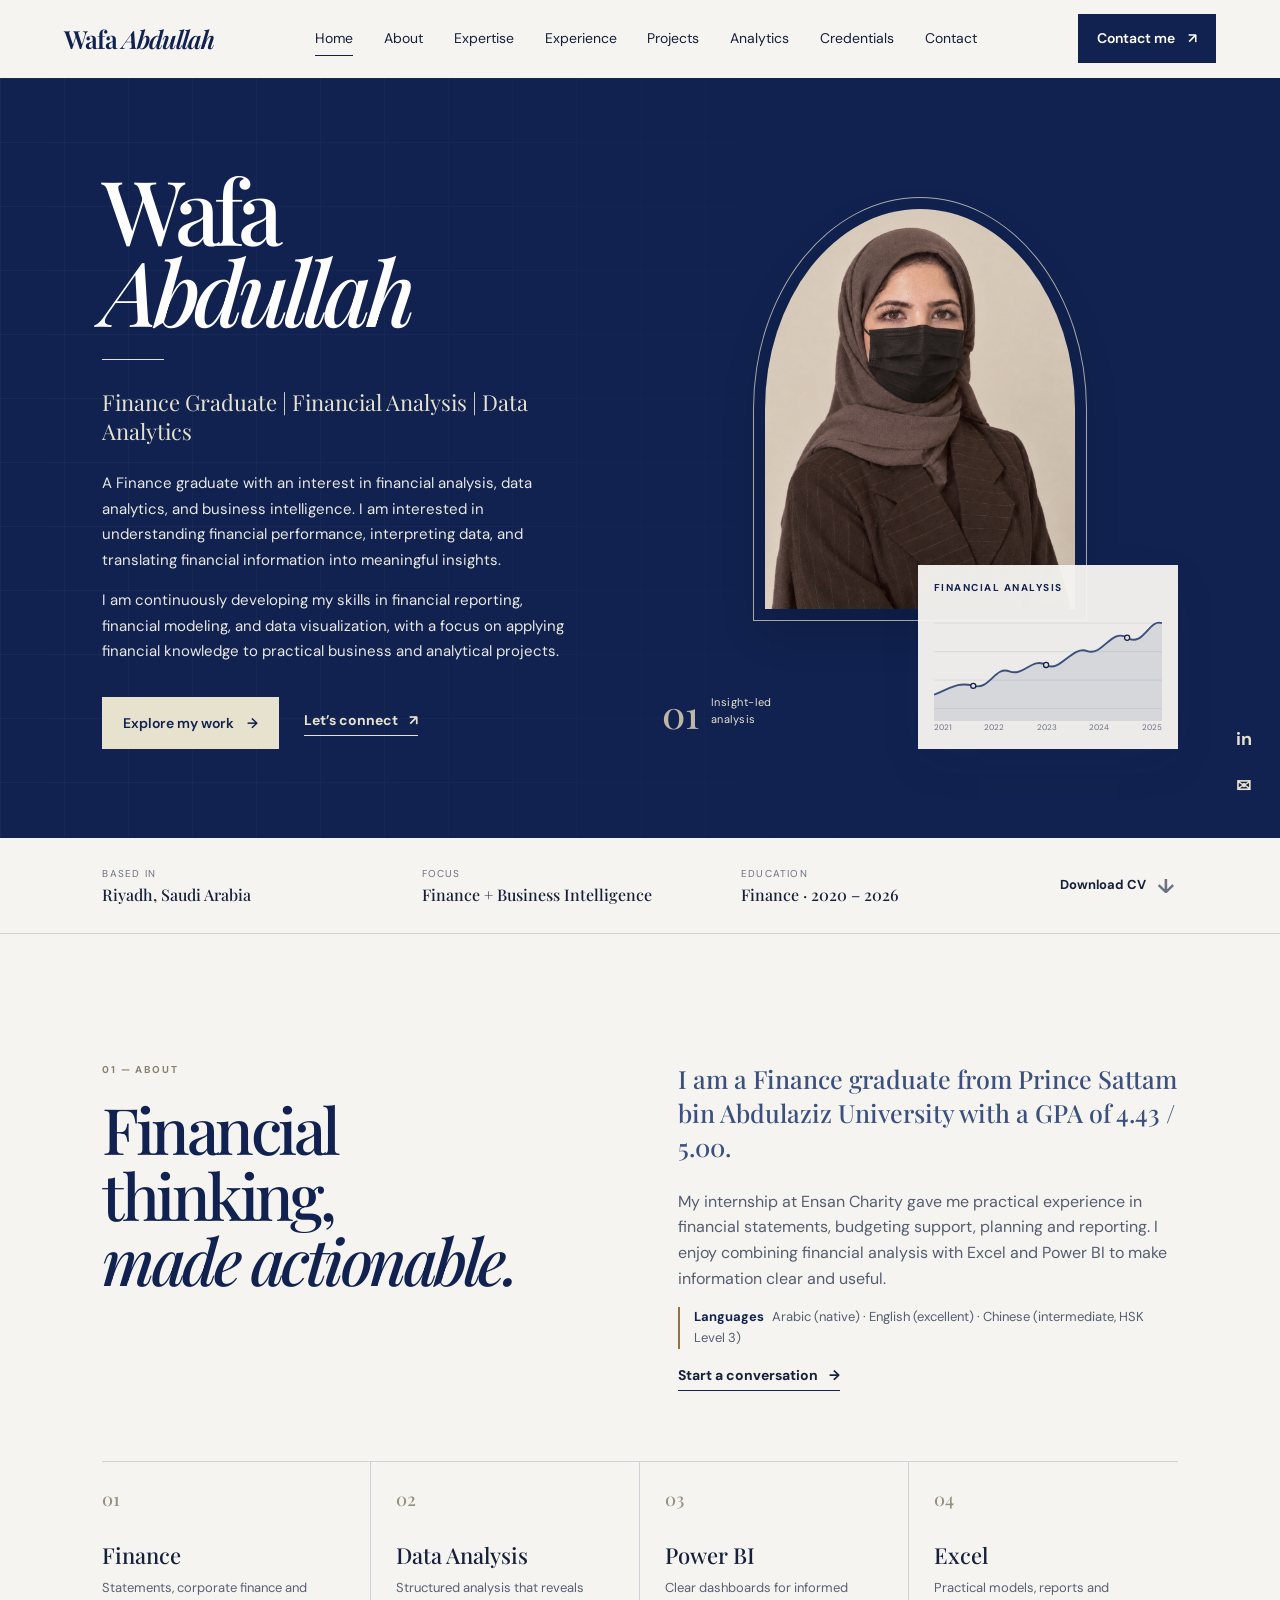
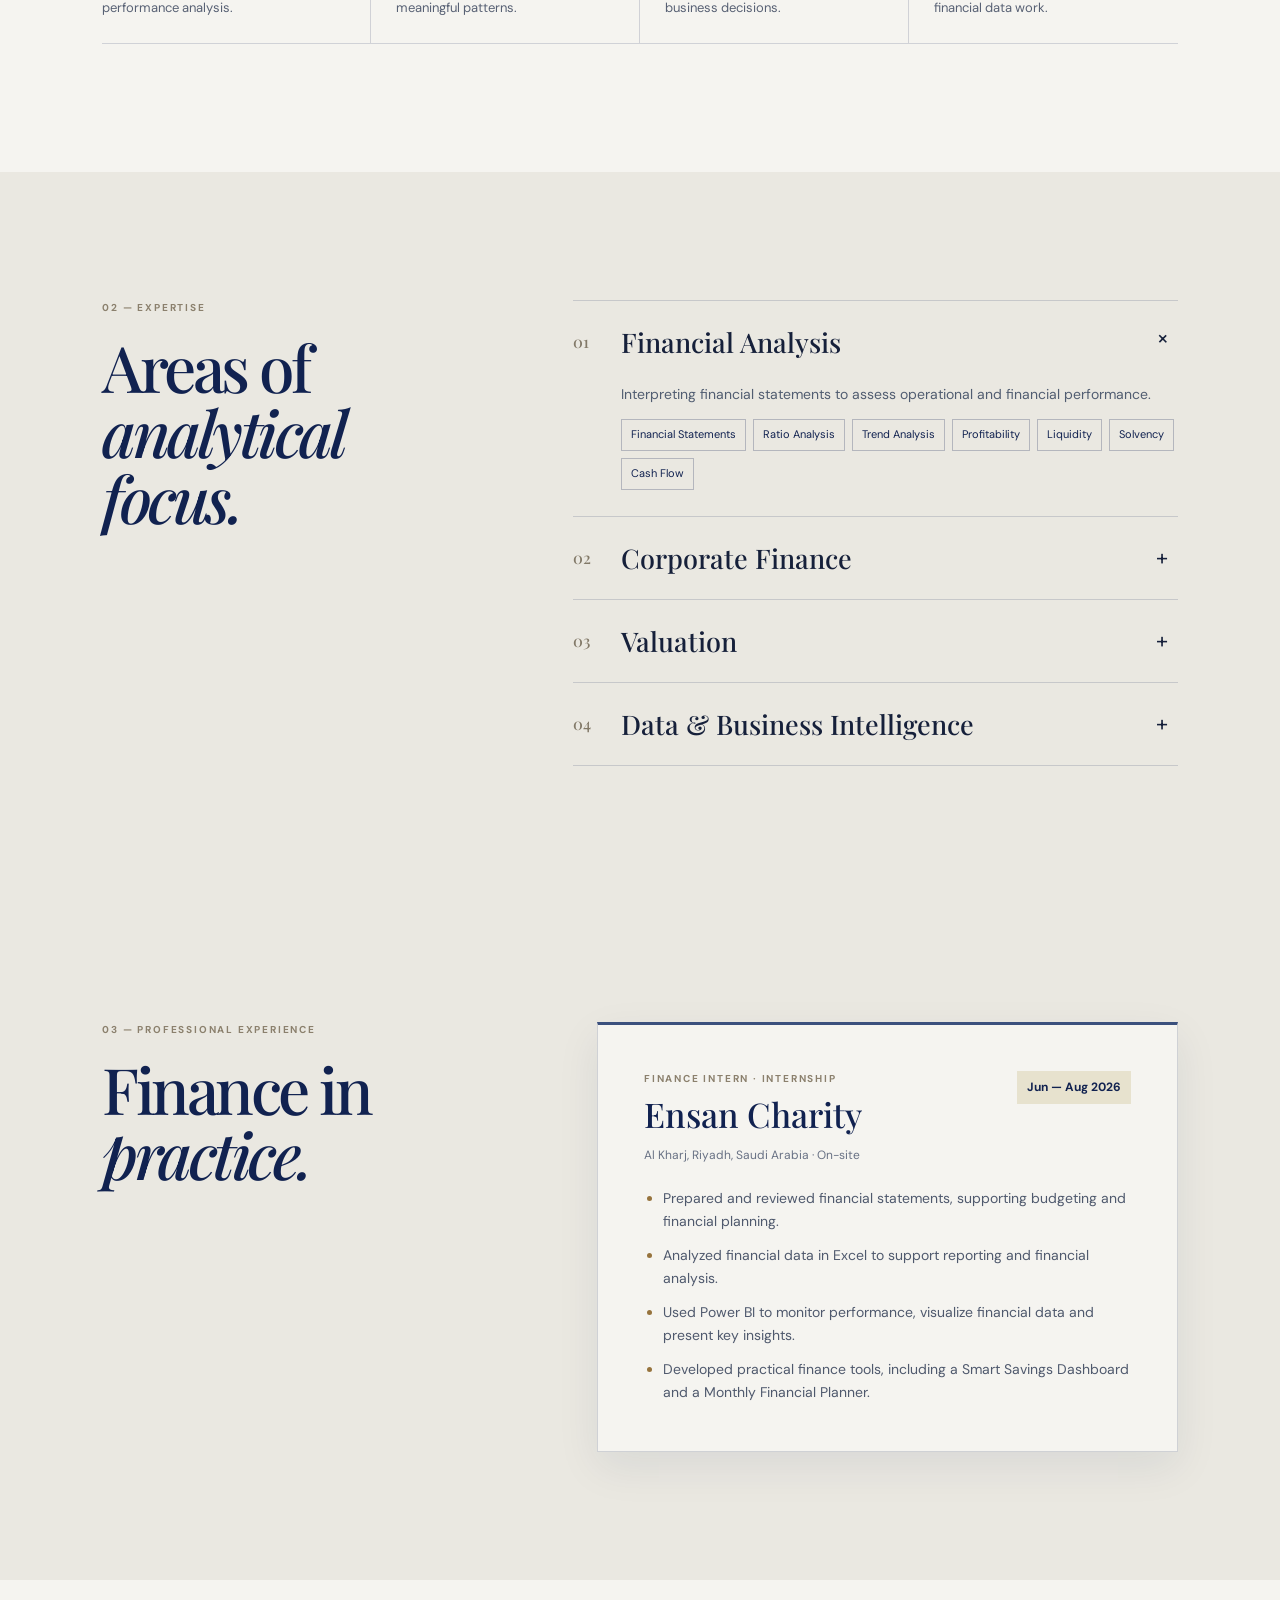
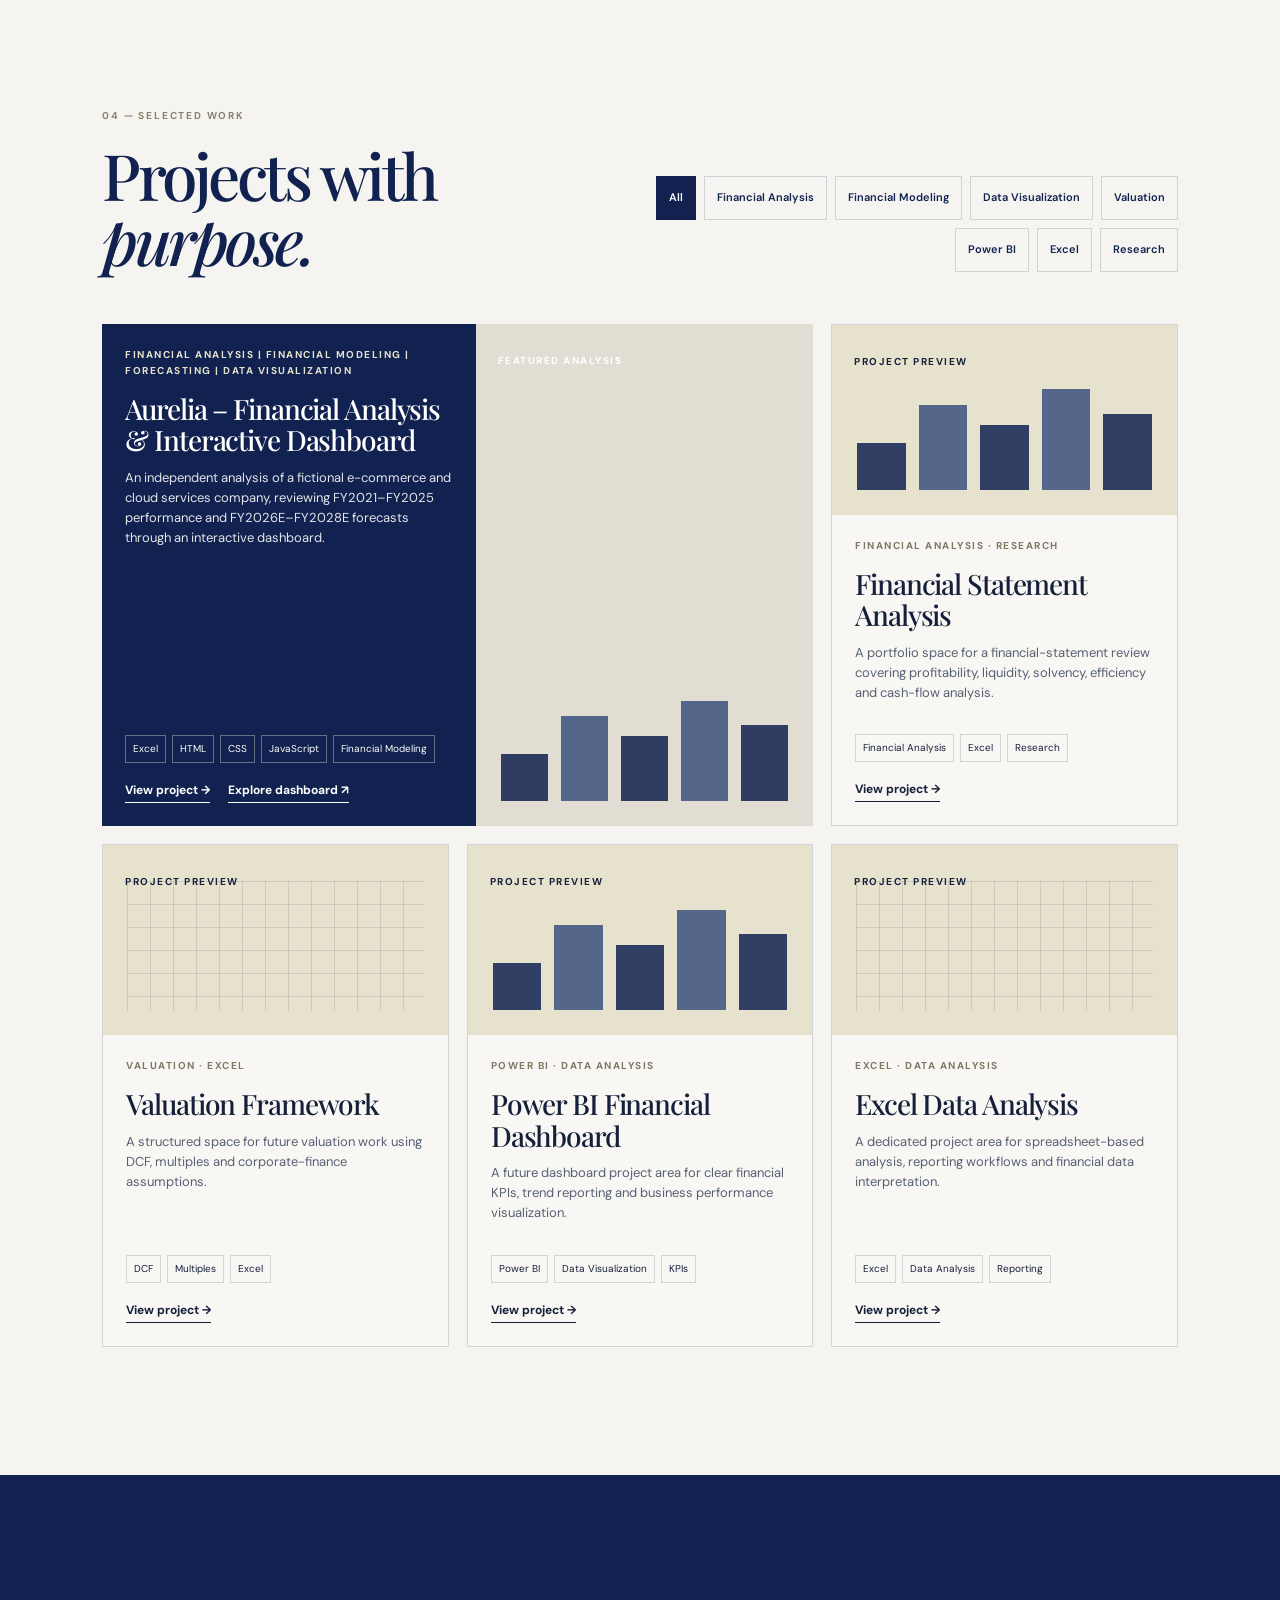
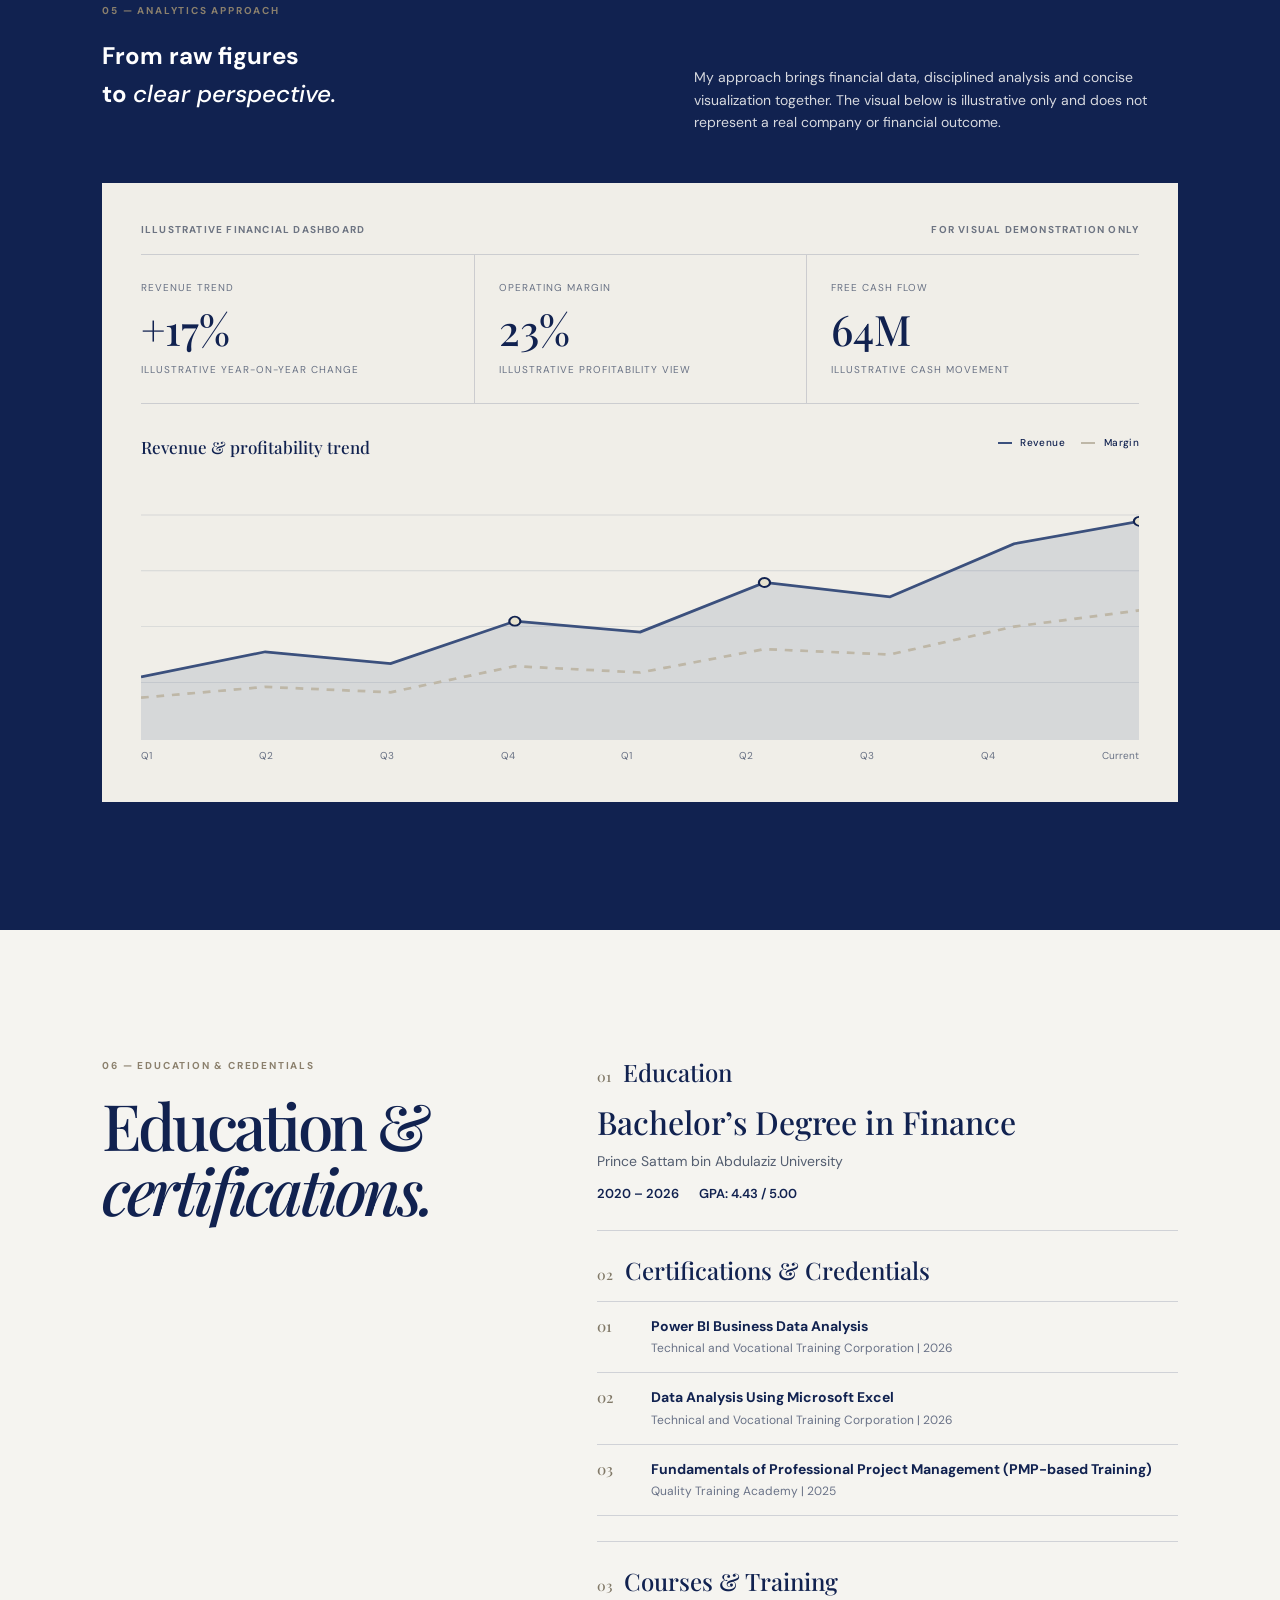
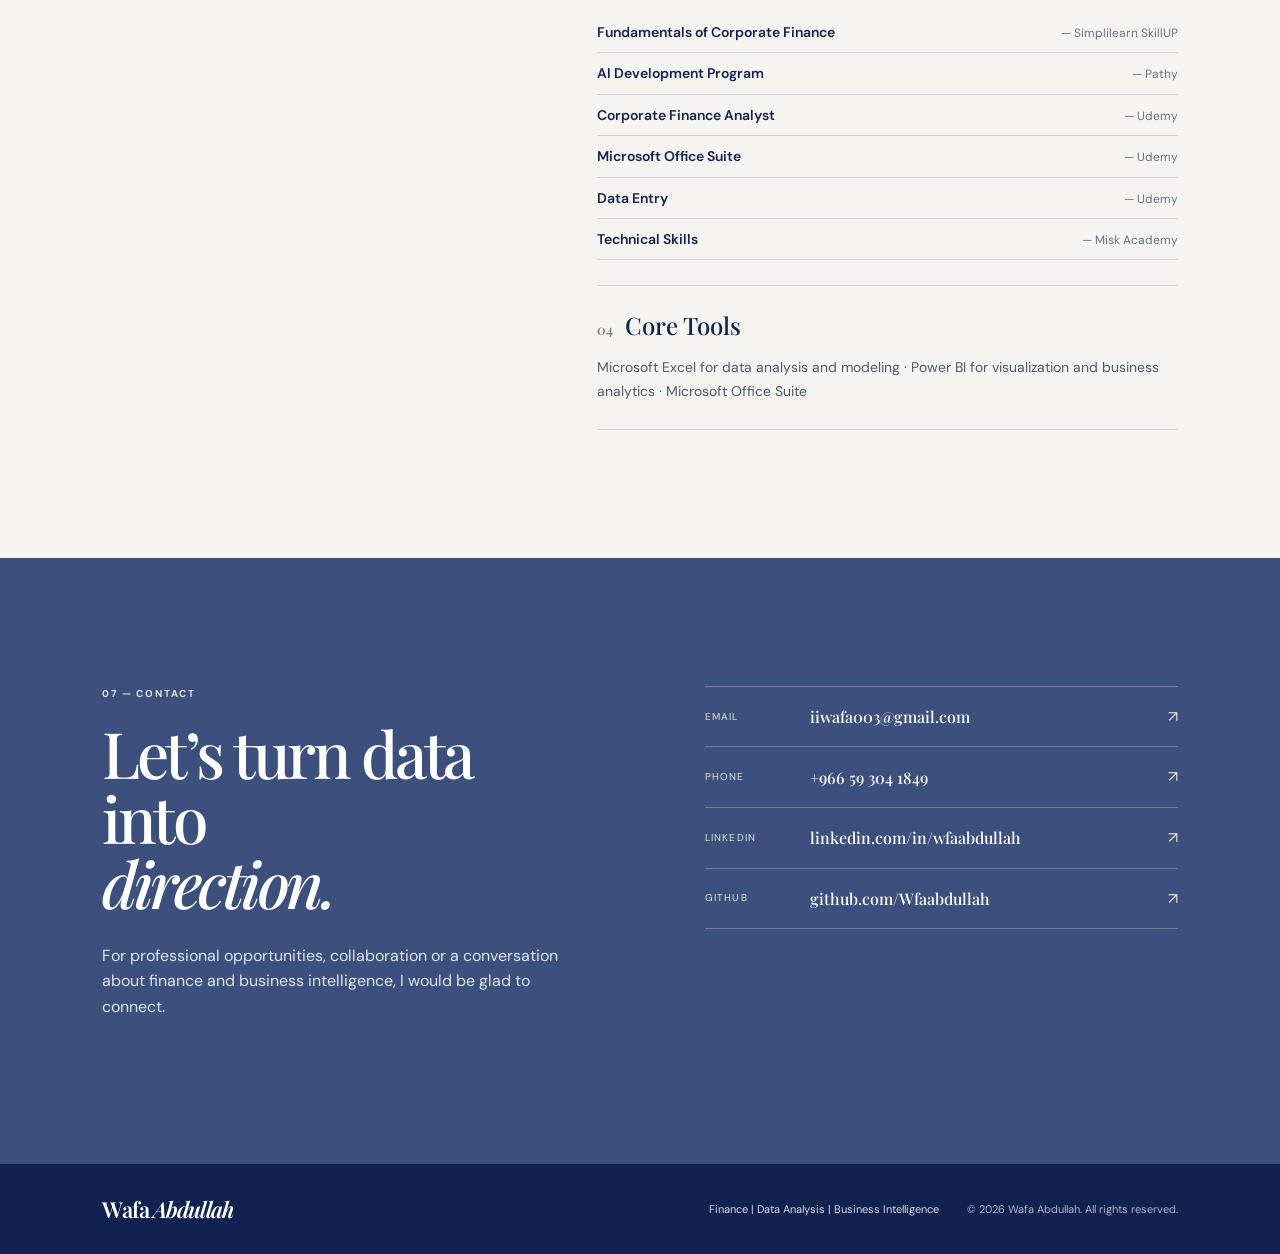
==== commit f12bfa4d: "Refresh portfolio introduction and education layout" ====
--- a/index.html
+++ b/index.html
@@ -3,7 +3,7 @@
 <head>
   <meta charset="UTF-8" />
   <meta name="viewport" content="width=device-width, initial-scale=1.0" />
-  <meta name="description" content="Wafa Abdullah — final-year Finance student, finance intern, and Excel and Power BI analyst. Expected graduation December 2026." />
+  <meta name="description" content="Wafa Abdullah — Finance graduate interested in financial analysis, data analytics, and business intelligence." />
   <meta name="keywords" content="Wafa Abdullah, Finance, Data Analysis, Business Intelligence, Power BI, Excel, Financial Analysis" />
   <meta property="og:title" content="Wafa Abdullah | Finance, Data Analysis & Business Intelligence" />
   <meta property="og:description" content="Portfolio of Wafa Abdullah — finance, data analysis and business intelligence." />
@@ -30,11 +30,11 @@
     <section class="hero" id="home" aria-labelledby="hero-title">
       <div class="hero-grid" aria-hidden="true"></div>
       <div class="hero-copy reveal">
-        <p class="eyebrow light">Finance · Data Analysis · Business Intelligence</p>
         <h1 id="hero-title">Wafa<br /><em>Abdullah</em></h1>
         <div class="hero-rule"></div>
-        <p class="hero-role">Final-year Finance student · Expected graduation December 2026</p>
-        <p class="hero-text">Finance intern with experience in financial reporting, budgeting support and planning. I use Excel and Power BI to turn financial data into clear, decision-ready insights.</p>
+        <p class="hero-role">Finance Graduate | Financial Analysis | Data Analytics</p>
+        <p class="hero-text">A Finance graduate with an interest in financial analysis, data analytics, and business intelligence. I am interested in understanding financial performance, interpreting data, and translating financial information into meaningful insights.</p>
+        <p class="hero-text">I am continuously developing my skills in financial reporting, financial modeling, and data visualization, with a focus on applying financial knowledge to practical business and analytical projects.</p>
         <div class="hero-actions"><a class="btn btn-accent" href="#projects">Explore my work <span>→</span></a><a class="text-link light" href="#contact">Let’s connect <span>↗</span></a></div>
       </div>
       <div class="hero-visual reveal">
@@ -45,11 +45,11 @@
       <div class="hero-side"><a href="https://www.linkedin.com/in/wfaabdullah" target="_blank" rel="noopener" aria-label="LinkedIn profile">in</a><a href="mailto:iiwafa003@gmail.com" aria-label="Email Wafa">✉</a></div>
     </section>
 
-    <section class="intro-strip" aria-label="Professional summary"><div><span>Based in</span><strong>Riyadh, Saudi Arabia</strong></div><div><span>Focus</span><strong>Finance + Business Intelligence</strong></div><div><span>Education</span><strong>Finance · Expected Dec 2026</strong></div><a href="Wafa_Abdullah_CV%2C.pdf" class="download-cv" download="Wafa-Abdullah-CV.pdf" aria-label="Download Wafa Abdullah's CV as a PDF">Download CV <span aria-hidden="true">↓</span></a></section>
+    <section class="intro-strip" aria-label="Professional summary"><div><span>Based in</span><strong>Riyadh, Saudi Arabia</strong></div><div><span>Focus</span><strong>Finance + Business Intelligence</strong></div><div><span>Education</span><strong>Finance · 2020 – 2026</strong></div><a href="Wafa_Abdullah_CV%2C.pdf" class="download-cv" download="Wafa-Abdullah-CV.pdf" aria-label="Download Wafa Abdullah's CV as a PDF">Download CV <span aria-hidden="true">↓</span></a></section>
 
     <section class="section about" id="about">
       <div class="section-heading reveal"><p class="eyebrow">01 — About</p><h2>Financial thinking,<br /><em>made actionable.</em></h2></div>
-      <div class="about-content reveal"><p class="lead">I am a final-year Finance student at Prince Sattam bin Abdulaziz University, graduating in December 2026 with a GPA of 4.43 / 5.00.</p><p>My internship at Ensan Charity gave me practical experience in financial statements, budgeting support, planning and reporting. I enjoy combining financial analysis with Excel and Power BI to make information clear and useful.</p><p class="profile-languages"><strong>Languages</strong> Arabic (native) · English (excellent) · Chinese (intermediate, HSK Level 3)</p><a class="text-link" href="#contact">Start a conversation <span>→</span></a></div>
+      <div class="about-content reveal"><p class="lead">I am a Finance graduate from Prince Sattam bin Abdulaziz University with a GPA of 4.43 / 5.00.</p><p>My internship at Ensan Charity gave me practical experience in financial statements, budgeting support, planning and reporting. I enjoy combining financial analysis with Excel and Power BI to make information clear and useful.</p><p class="profile-languages"><strong>Languages</strong> Arabic (native) · English (excellent) · Chinese (intermediate, HSK Level 3)</p><a class="text-link" href="#contact">Start a conversation <span>→</span></a></div>
       <div class="capability-row reveal"><article><span>01</span><h3>Finance</h3><p>Statements, corporate finance and performance analysis.</p></article><article><span>02</span><h3>Data Analysis</h3><p>Structured analysis that reveals meaningful patterns.</p></article><article><span>03</span><h3>Power BI</h3><p>Clear dashboards for informed business decisions.</p></article><article><span>04</span><h3>Excel</h3><p>Practical models, reports and financial data work.</p></article></div>
     </section>
 
@@ -89,17 +89,36 @@
 
     <section class="section credentials" id="credentials" aria-labelledby="credentials-title">
       <div class="section-heading reveal"><p class="eyebrow">06 — Education &amp; credentials</p><h2 id="credentials-title">Education &amp;<br /><em>certifications.</em></h2></div>
-      <div class="credentials-wrap reveal">
-        <article class="education-card"><p class="eyebrow">Education</p><h3>Bachelor’s Degree<br />in Finance</h3><p>Prince Sattam bin Abdulaziz University</p><div class="education-meta"><span>2022 — Expected Dec 2026</span><span>GPA 4.43 / 5.00</span></div></article>
-        <div class="cert-list" aria-label="Certifications">
-          <article><span>01</span><div><h3>Power BI Business Data Analysis</h3><p>Technical and Vocational Training Corporation · 2026</p></div></article>
-          <article><span>02</span><div><h3>Data Analysis Using Microsoft Excel</h3><p>Technical and Vocational Training Corporation · 2026</p></div></article>
-          <article><span>03</span><div><h3>Fundamentals of Professional Project Management (PMP-based Training)</h3><p>Quality Training Academy · 2025</p></div></article>
-        </div>
-      </div>
-      <div class="additional-credentials reveal">
-        <div><p class="eyebrow">Courses &amp; training</p><ul class="course-list"><li>Fundamentals of Corporate Finance <span>· Simplilearn SkillUP</span></li><li>AI Development Program <span>· Pathy</span></li><li>Corporate Finance Analyst <span>· Udemy</span></li><li>Microsoft Office Suite <span>· Udemy</span></li><li>Data Entry <span>· Udemy</span></li><li>Technical Skills <span>· Misk Academy</span></li></ul></div>
-        <p class="credential-note"><strong>Core tools</strong><br />Microsoft Excel for data analysis and modeling · Power BI for visualization and business analytics · Microsoft Office Suite</p>
+      <div class="credential-sequence reveal">
+        <section class="credential-group education-entry" aria-labelledby="education-group-title">
+          <h3 class="credential-group-title" id="education-group-title"><span class="credential-section-number">01</span>Education</h3>
+          <h4 class="education-degree">Bachelor’s Degree in Finance</h4>
+          <p class="education-institution">Prince Sattam bin Abdulaziz University</p>
+          <p class="education-meta"><span>2020 – 2026</span><span>GPA: 4.43 / 5.00</span></p>
+        </section>
+        <section class="credential-group" aria-labelledby="certifications-group-title">
+          <h3 class="credential-group-title" id="certifications-group-title"><span class="credential-section-number">02</span>Certifications &amp; Credentials</h3>
+          <ol class="cert-list">
+            <li><div><h4>Power BI Business Data Analysis</h4><p>Technical and Vocational Training Corporation | 2026</p></div></li>
+            <li><div><h4>Data Analysis Using Microsoft Excel</h4><p>Technical and Vocational Training Corporation | 2026</p></div></li>
+            <li><div><h4>Fundamentals of Professional Project Management (PMP-based Training)</h4><p>Quality Training Academy | 2025</p></div></li>
+          </ol>
+        </section>
+        <section class="credential-group" aria-labelledby="courses-group-title">
+          <h3 class="credential-group-title" id="courses-group-title"><span class="credential-section-number">03</span>Courses &amp; Training</h3>
+          <ul class="course-list">
+            <li><span class="course-name">Fundamentals of Corporate Finance</span><span class="course-provider">— Simplilearn SkillUP</span></li>
+            <li><span class="course-name">AI Development Program</span><span class="course-provider">— Pathy</span></li>
+            <li><span class="course-name">Corporate Finance Analyst</span><span class="course-provider">— Udemy</span></li>
+            <li><span class="course-name">Microsoft Office Suite</span><span class="course-provider">— Udemy</span></li>
+            <li><span class="course-name">Data Entry</span><span class="course-provider">— Udemy</span></li>
+            <li><span class="course-name">Technical Skills</span><span class="course-provider">— Misk Academy</span></li>
+          </ul>
+        </section>
+        <section class="credential-group core-tools-group" aria-labelledby="core-tools-title">
+          <h3 class="credential-group-title" id="core-tools-title"><span class="credential-section-number">04</span>Core Tools</h3>
+          <p class="core-tools-text">Microsoft Excel for data analysis and modeling · Power BI for visualization and business analytics · Microsoft Office Suite</p>
+        </section>
       </div>
     </section>
 
--- a/style.css
+++ b/style.css
@@ -27,14 +27,29 @@
 .experience-card li::marker{color:#96733d}
 .profile-languages{border-left:2px solid #96733d;padding-left:14px;color:#596375;font-size:13px}
 .profile-languages strong{color:var(--navy);margin-right:5px}
-.additional-credentials{grid-column:1/-1;display:grid;grid-template-columns:1.2fr .8fr;gap:10%;align-items:start;margin-top:30px;padding-top:28px;border-top:1px solid var(--line)}
-.course-list{list-style:none;padding:0;margin:0;display:grid;grid-template-columns:repeat(2,minmax(0,1fr));gap:0 28px}
-.course-list li{padding:11px 0;border-bottom:1px solid var(--line);font-size:13px;font-weight:600;color:var(--navy)}
-.course-list li span{font-size:12px;font-weight:400;color:#687184}
-.credential-note{align-self:stretch;margin:0;padding:23px;background:var(--champagne);color:#4f596d;font:500 19px/1.45 var(--serif)}
-@media(max-width:900px){.experience{grid-template-columns:1fr;gap:35px}.additional-credentials{grid-template-columns:1fr;gap:24px}}
-@media(max-width:650px){.experience-card-heading{display:block}.experience-dates{display:inline-block;margin-top:14px}.course-list{grid-template-columns:1fr}.additional-credentials{margin-top:18px}}
+@media(max-width:900px){.experience{grid-template-columns:1fr;gap:35px}}
+@media(max-width:650px){.experience-card-heading{display:block}.experience-dates{display:inline-block;margin-top:14px}}
 
 @media(min-width:651px) and (max-width:900px){.site-header{padding:0 24px}.header-contact{display:none}.menu-toggle{display:block;margin-left:auto}nav{display:none;position:absolute;top:78px;left:0;right:0;background:var(--ivory);margin:0;padding:18px 24px 23px;border-bottom:1px solid var(--line);box-shadow:0 14px 25px rgba(17,34,80,.08);flex-direction:column;gap:13px}nav.open{display:flex}}
 
-.education-meta{flex-direction:column;align-items:flex-start;gap:5px}
+/* Ordered education and professional development layout */
+.credential-sequence{min-width:0}
+.credential-group{padding:25px 0;border-top:1px solid var(--line)}
+.credential-group:first-child{padding-top:0;border-top:0}
+.credential-group:last-child{border-bottom:1px solid var(--line)}
+.credential-group-title{display:flex;align-items:baseline;gap:12px;margin:0 0 16px;color:var(--navy);font:500 24px/1.2 var(--serif)}
+.credential-section-number{color:#817968;font:500 14px var(--serif)}
+.education-degree{margin:0 0 9px;color:var(--navy);font:500 clamp(25px,2.7vw,32px)/1.18 var(--serif)}
+.education-institution{margin:0 0 12px;color:#545e70;font-size:14px}
+.education-meta{display:flex;flex-direction:row;align-items:center;justify-content:flex-start;flex-wrap:wrap;gap:8px 20px;margin:0;padding:0;border:0;color:var(--navy);font-size:13px;font-weight:600}
+.cert-list{display:block;list-style:none;counter-reset:credential;margin:0;padding:0;border-top:1px solid var(--line)}
+.cert-list li{counter-increment:credential;display:grid;grid-template-columns:42px minmax(0,1fr);align-items:start;gap:12px;padding:14px 0;border-bottom:1px solid var(--line)}
+.cert-list li::before{content:counter(credential,decimal-leading-zero);color:#817968;font:500 15px var(--serif)}
+.cert-list h4{margin:0;color:var(--navy);font:700 14px/1.45 var(--sans)}
+.cert-list p{margin:3px 0 0;color:#697287;font-size:12px}
+.course-list{display:block;list-style:none;margin:0;padding:0}
+.course-list li{display:grid;grid-template-columns:minmax(0,1fr) auto;align-items:baseline;gap:16px;padding:10px 0;border-bottom:1px solid var(--line);color:var(--navy);font-size:14px;font-weight:400;line-height:1.45}
+.course-list li .course-name{font-size:14px;font-weight:600}
+.course-list li .course-provider{color:#687184;font-size:12px;font-weight:400;text-align:right}
+.core-tools-text{max-width:720px;margin:0;color:#4f596d;font-size:14px;line-height:1.7}
+@media(max-width:650px){.credential-group{padding:20px 0}.credential-group-title{font-size:21px}.course-list li{grid-template-columns:1fr;gap:2px}.course-list li .course-provider{text-align:left}}
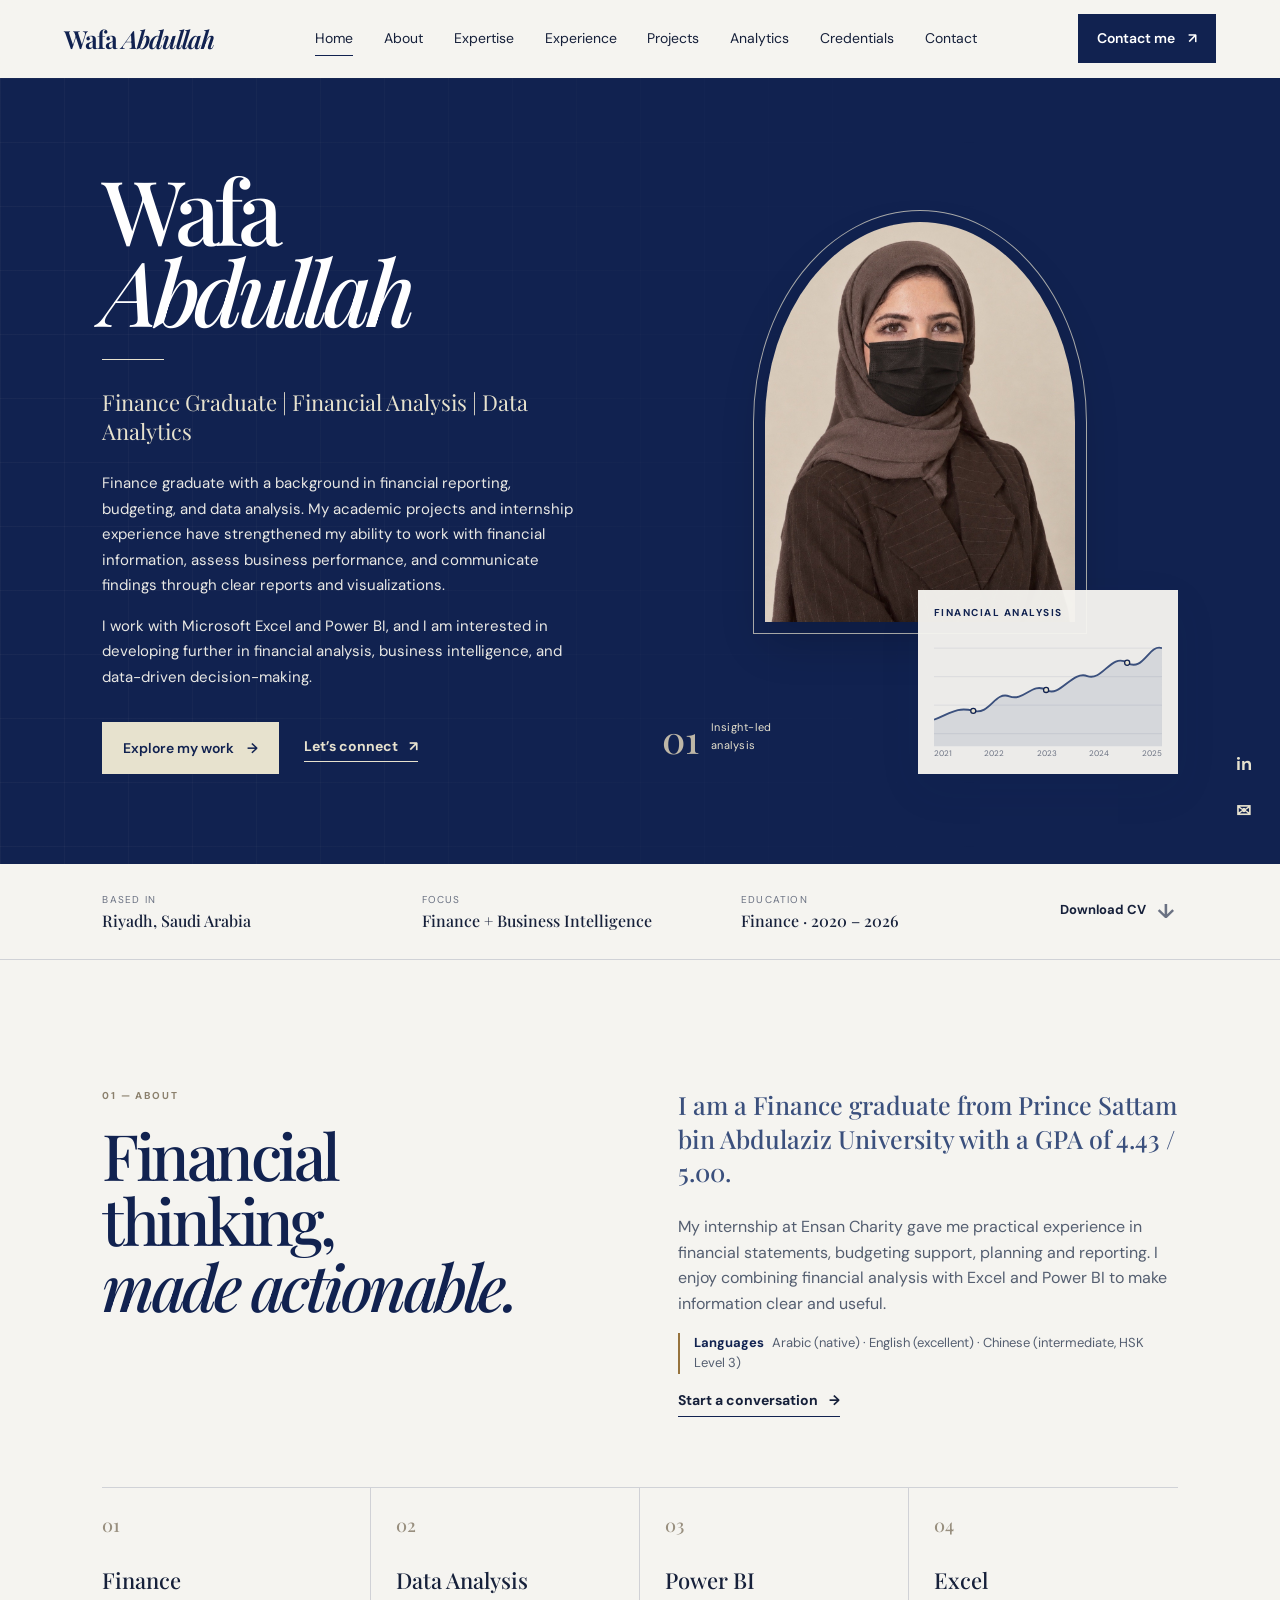
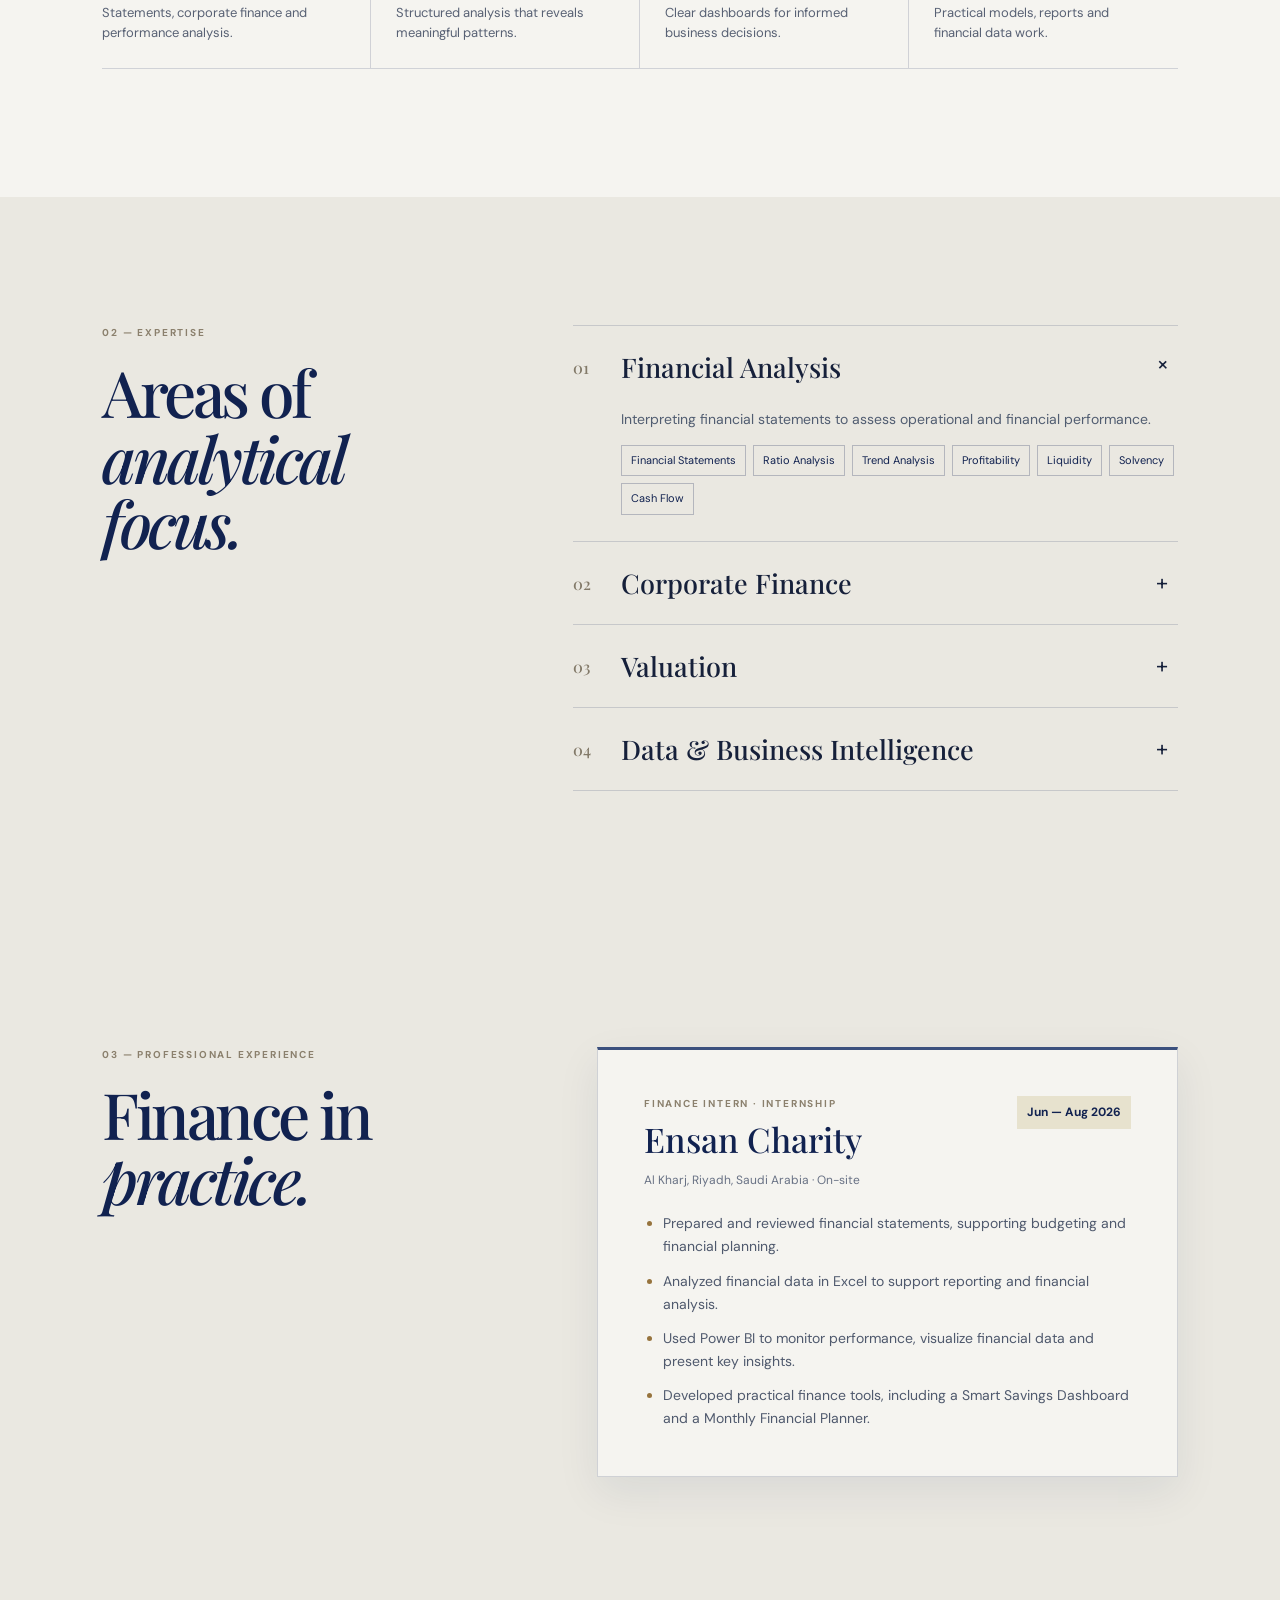
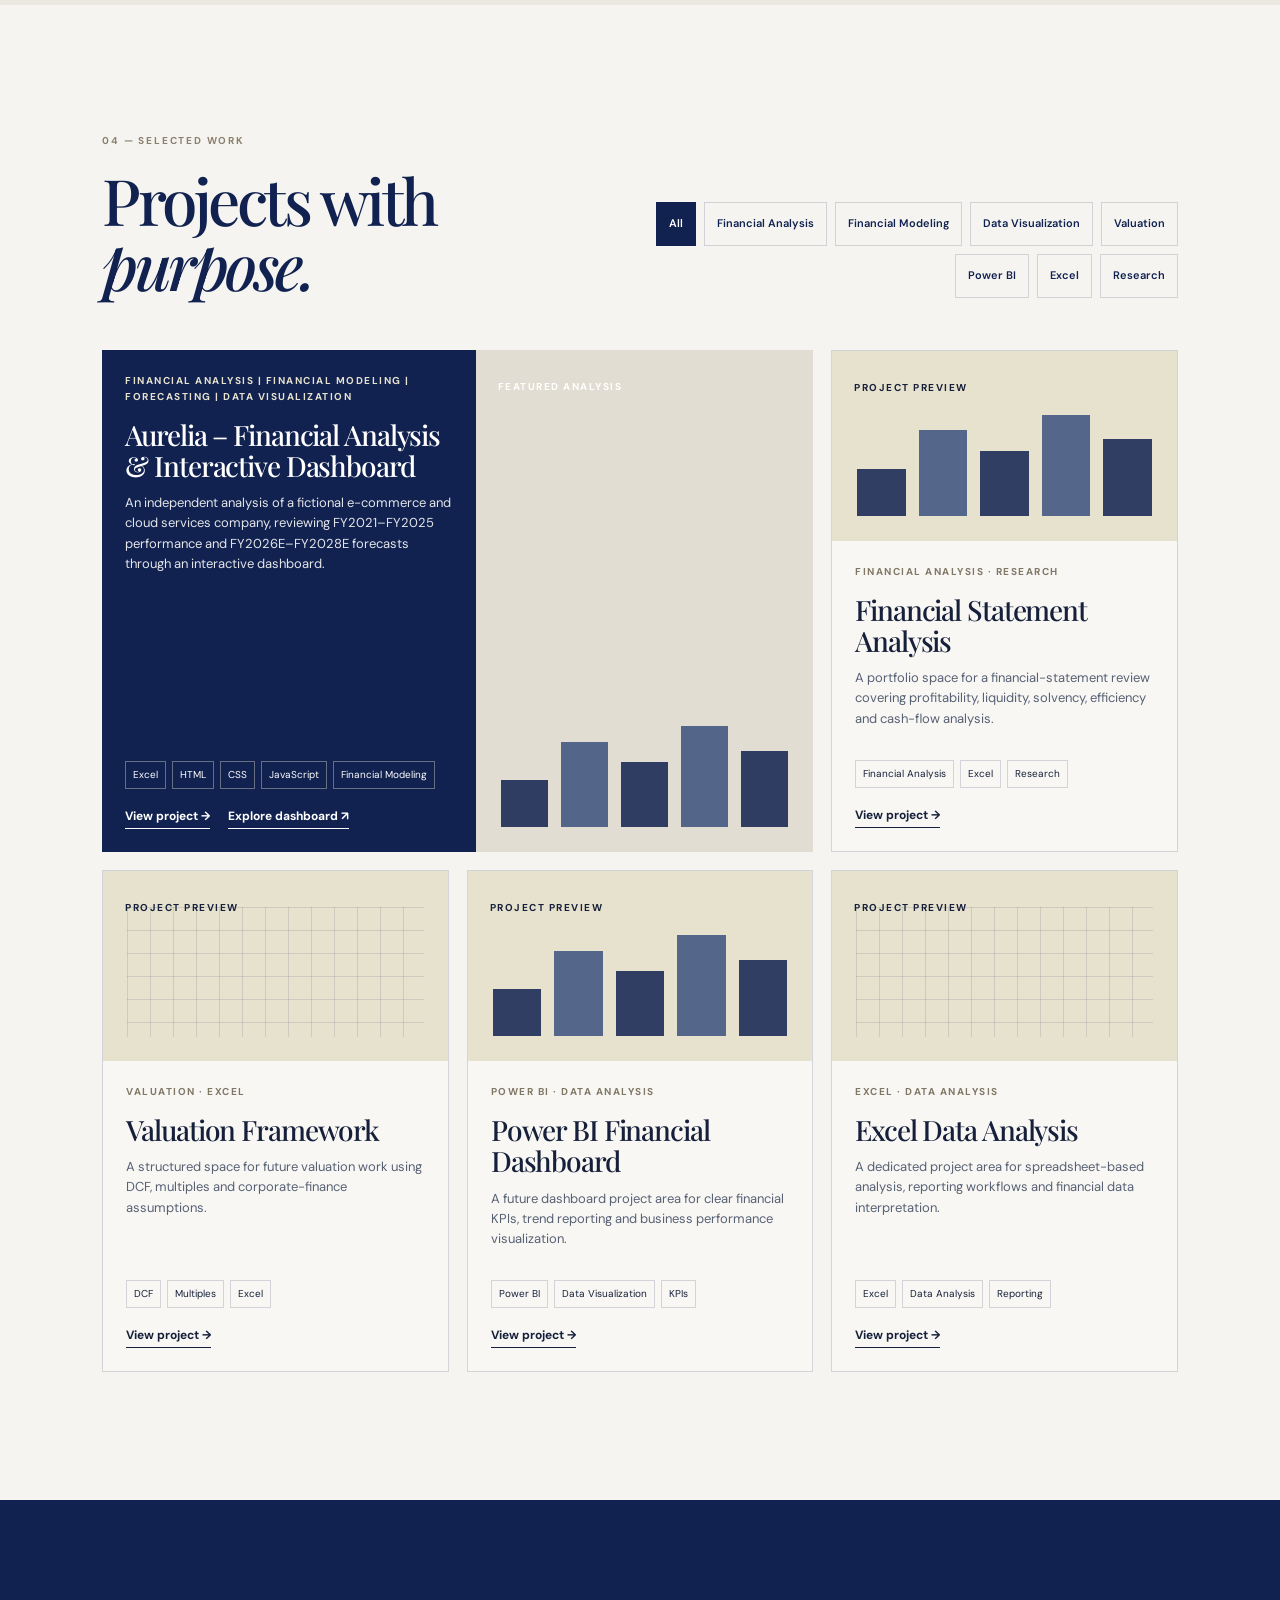
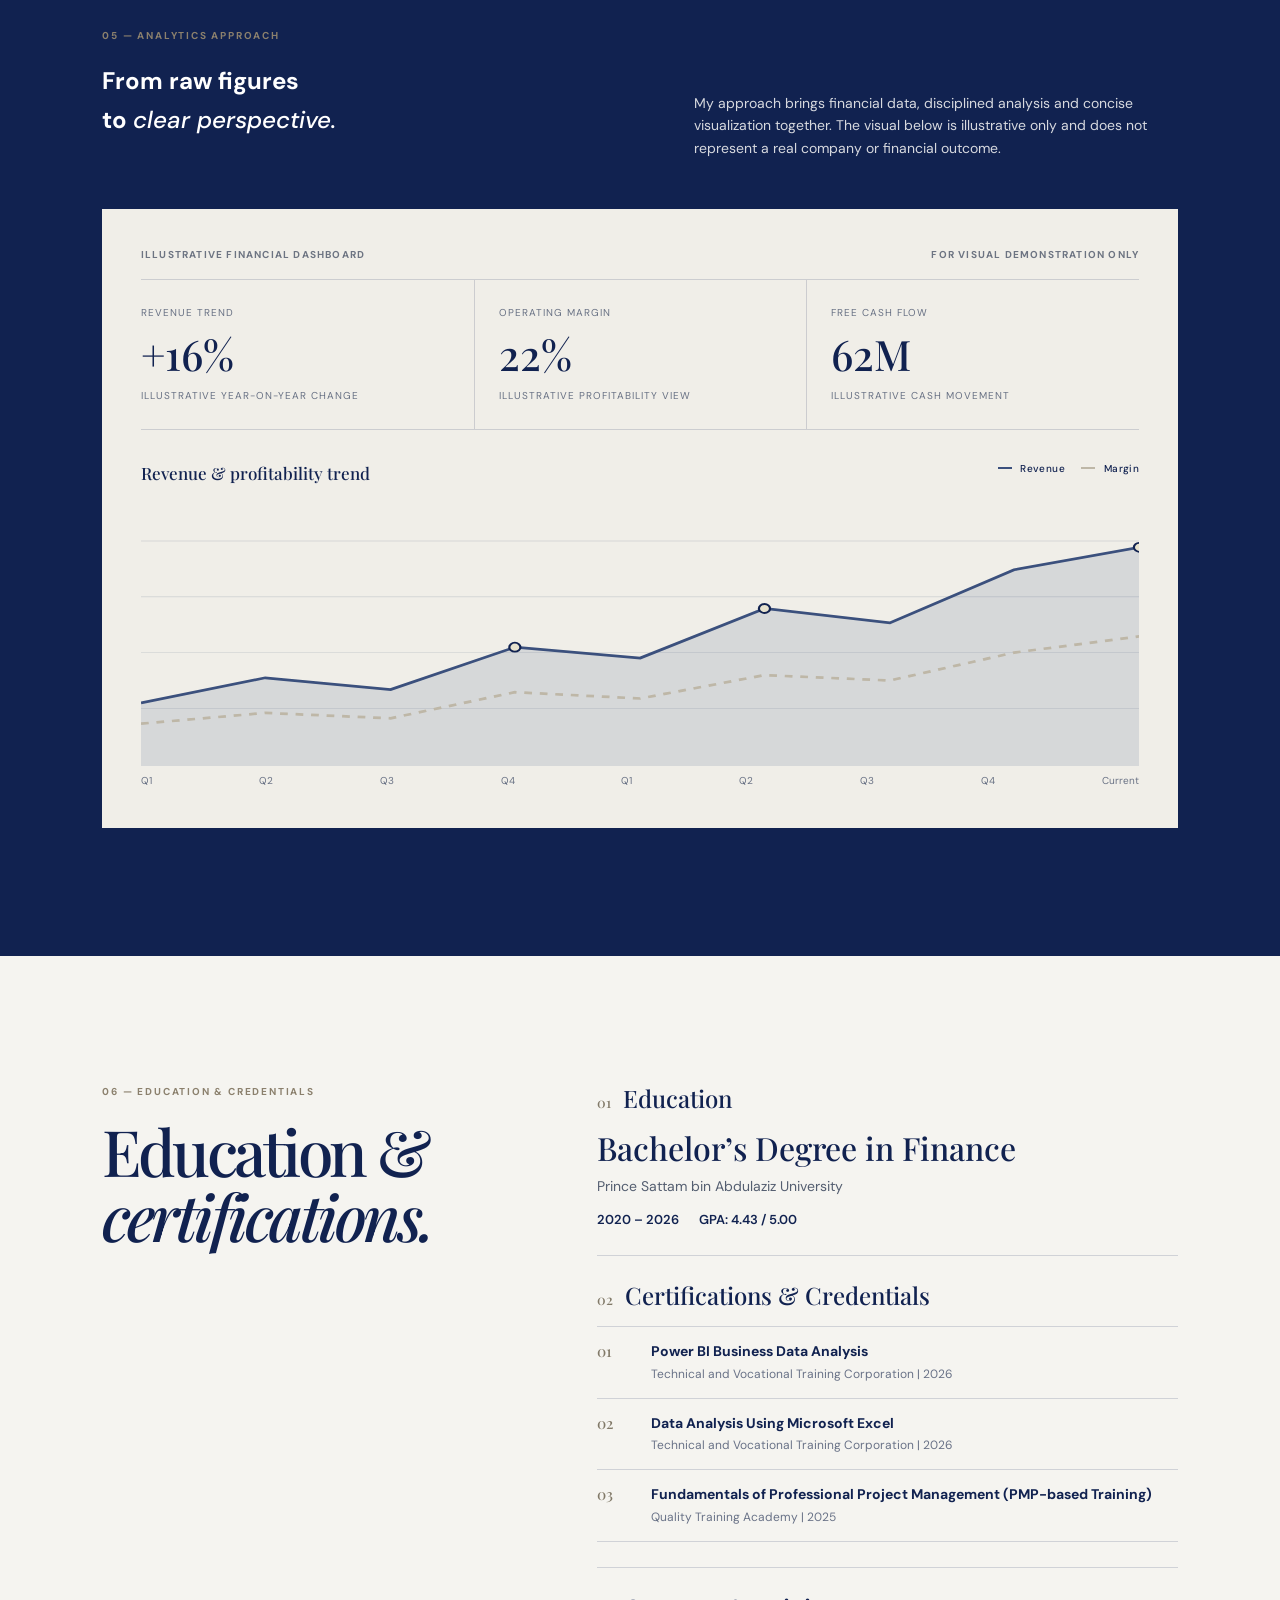
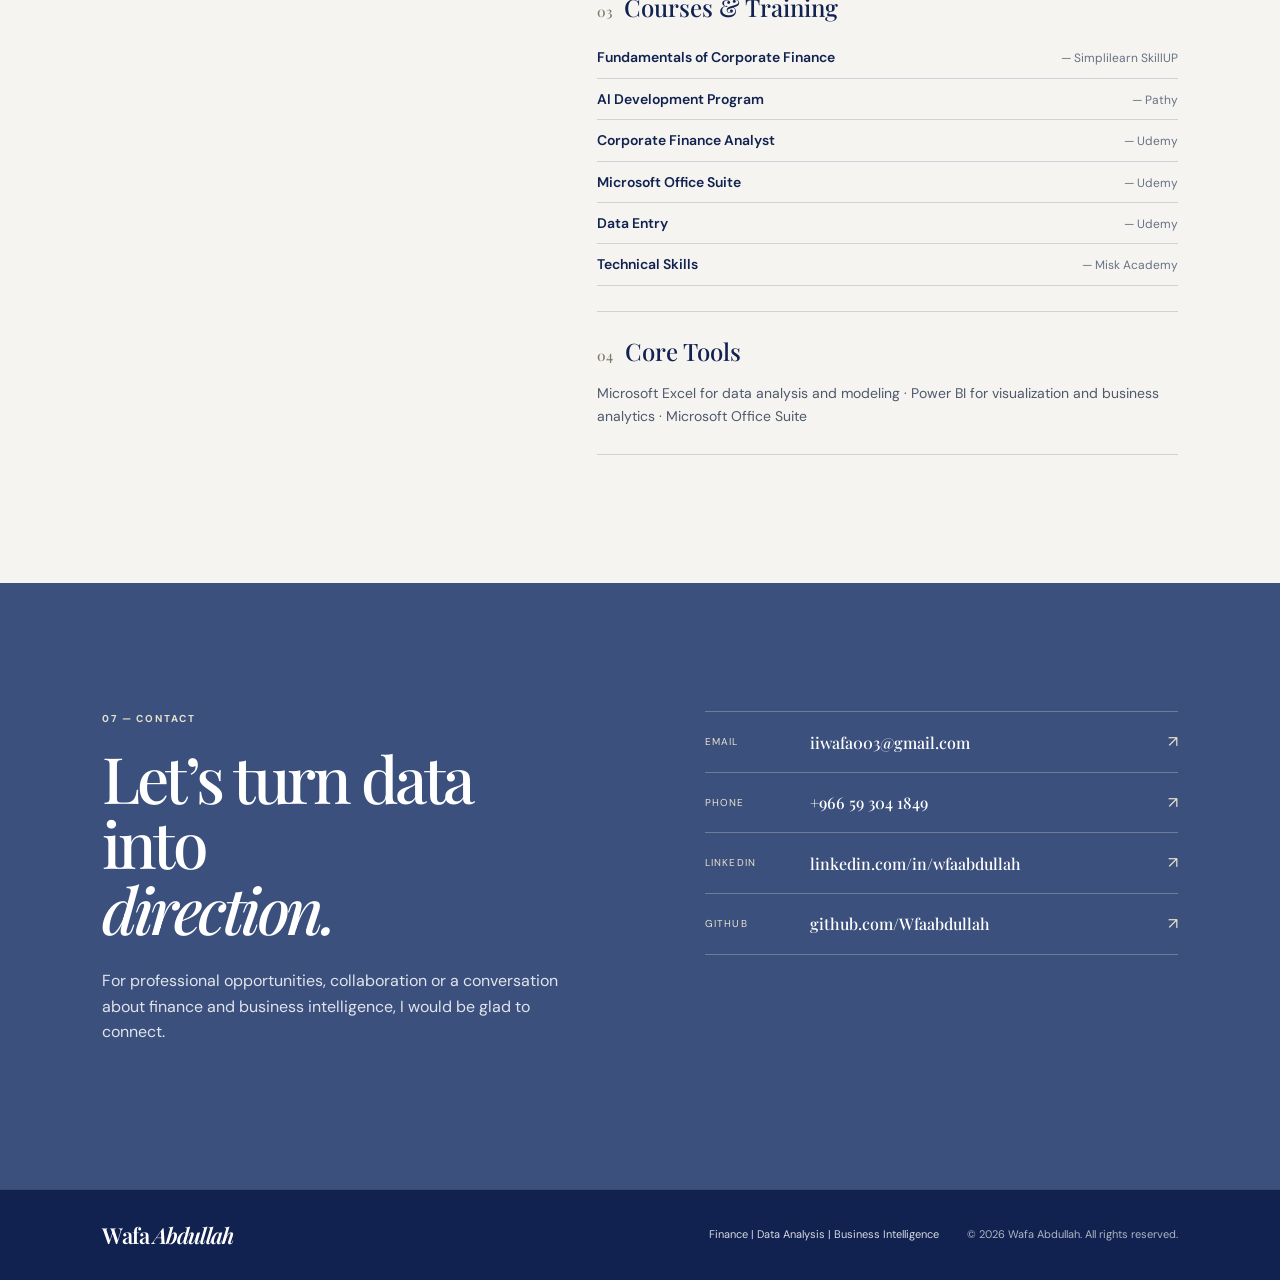
==== commit 9c7e4128: "Update homepage professional introduction" ====
--- a/index.html
+++ b/index.html
@@ -33,8 +33,8 @@
         <h1 id="hero-title">Wafa<br /><em>Abdullah</em></h1>
         <div class="hero-rule"></div>
         <p class="hero-role">Finance Graduate | Financial Analysis | Data Analytics</p>
-        <p class="hero-text">A Finance graduate with an interest in financial analysis, data analytics, and business intelligence. I am interested in understanding financial performance, interpreting data, and translating financial information into meaningful insights.</p>
-        <p class="hero-text">I am continuously developing my skills in financial reporting, financial modeling, and data visualization, with a focus on applying financial knowledge to practical business and analytical projects.</p>
+        <p class="hero-text">Finance graduate with a background in financial reporting, budgeting, and data analysis. My academic projects and internship experience have strengthened my ability to work with financial information, assess business performance, and communicate findings through clear reports and visualizations.</p>
+        <p class="hero-text">I work with Microsoft Excel and Power BI, and I am interested in developing further in financial analysis, business intelligence, and data-driven decision-making.</p>
         <div class="hero-actions"><a class="btn btn-accent" href="#projects">Explore my work <span>→</span></a><a class="text-link light" href="#contact">Let’s connect <span>↗</span></a></div>
       </div>
       <div class="hero-visual reveal">
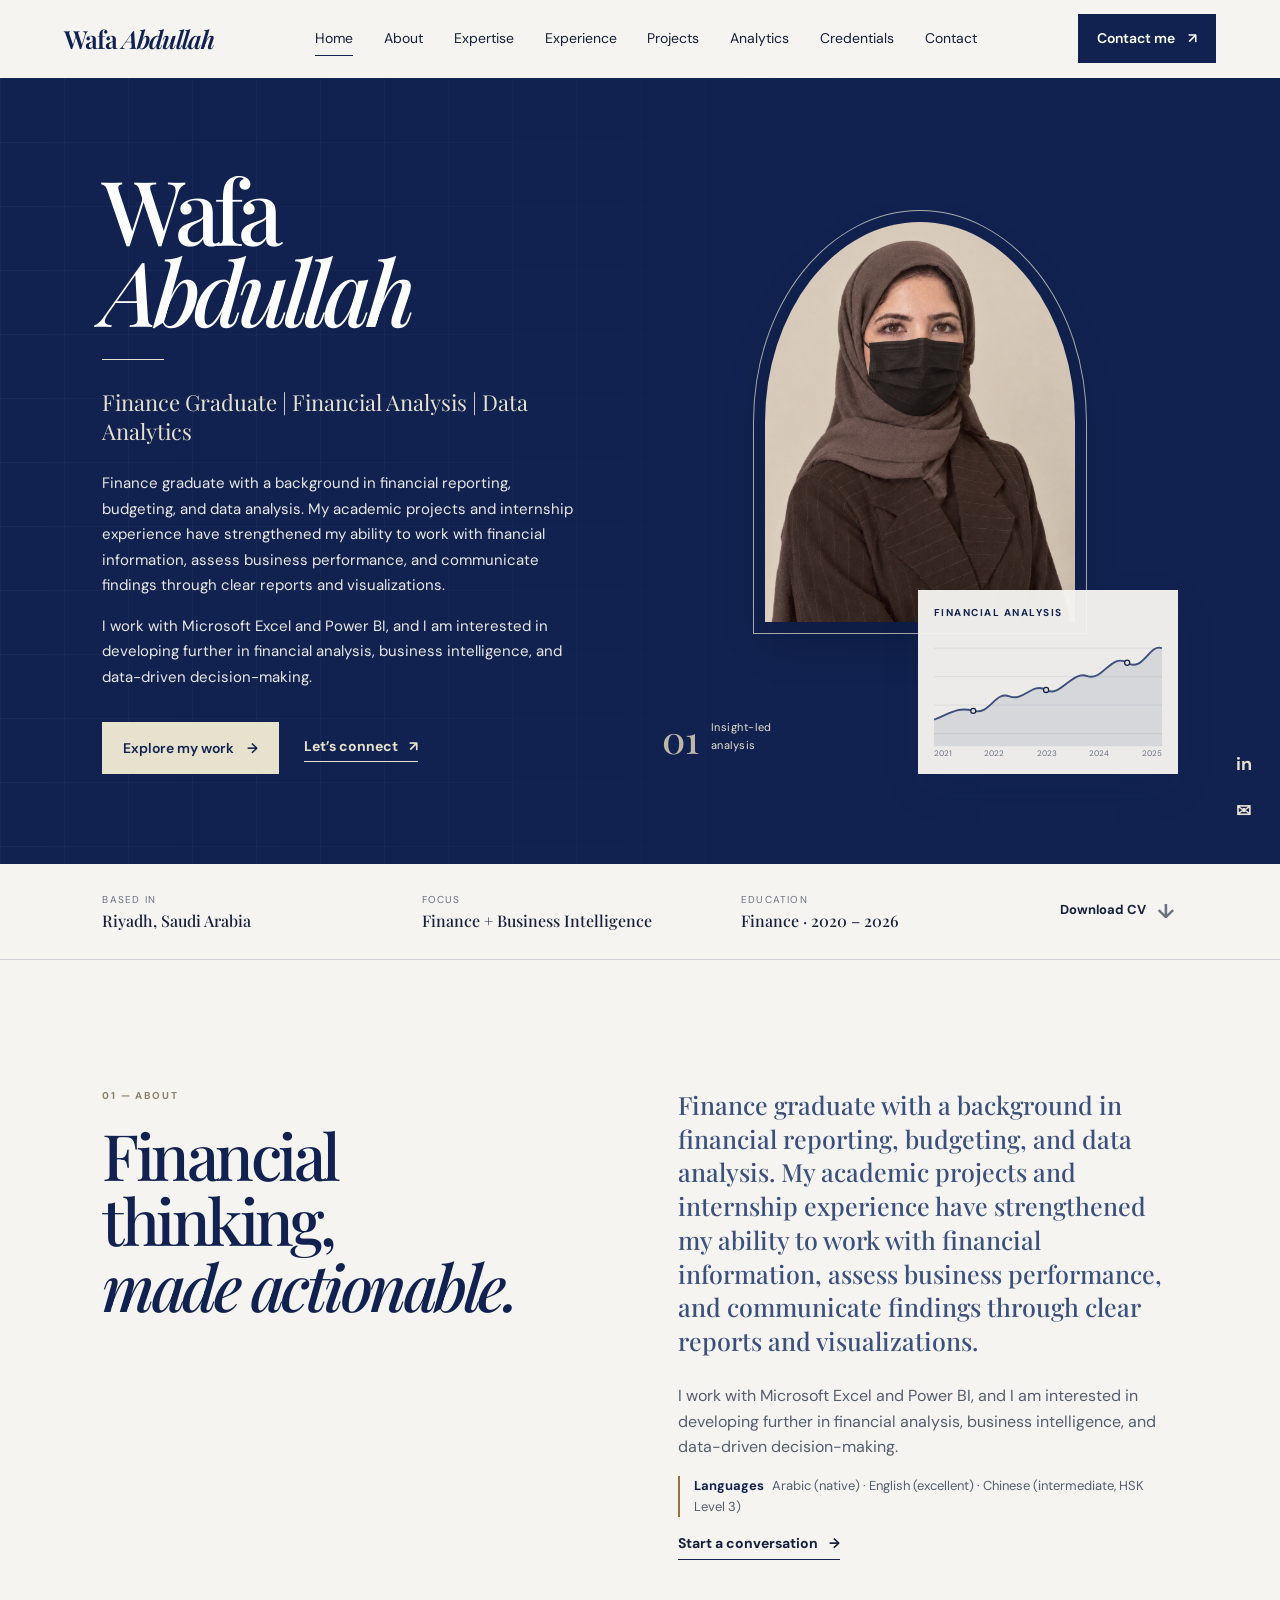
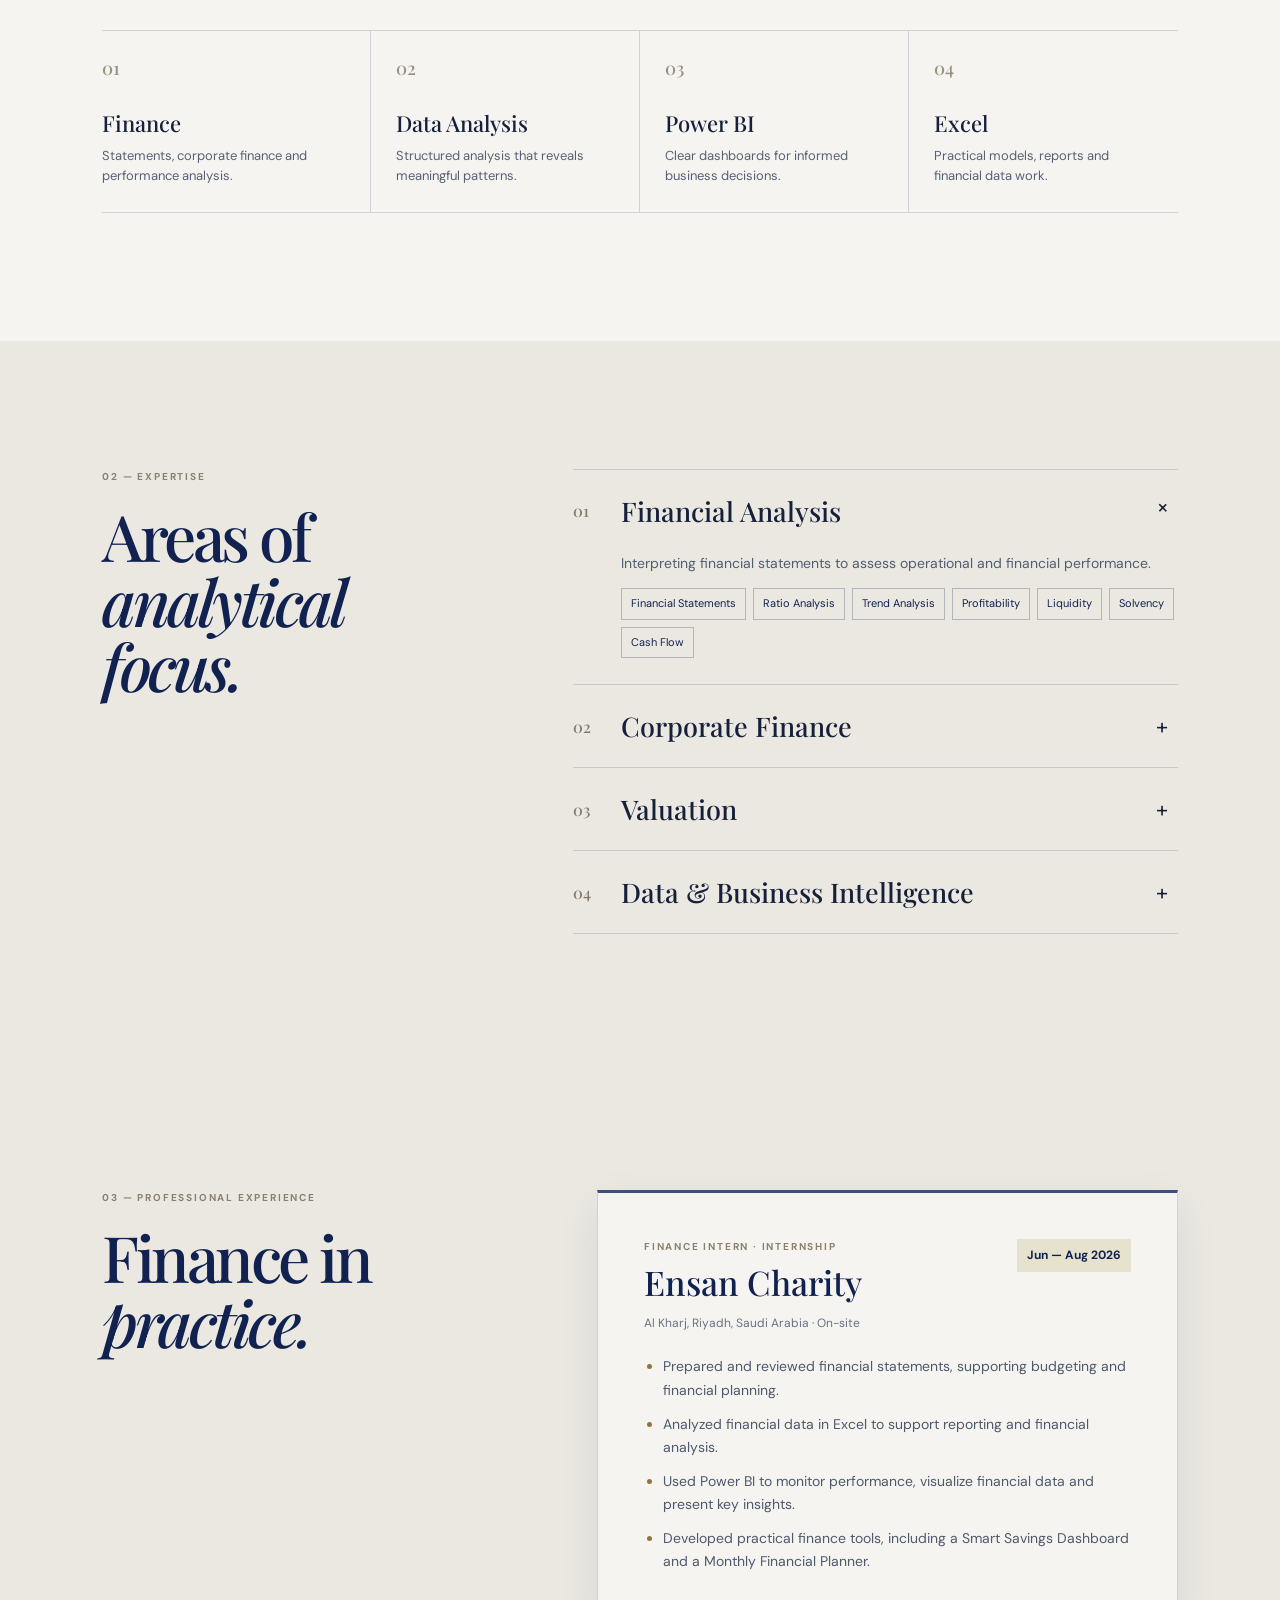
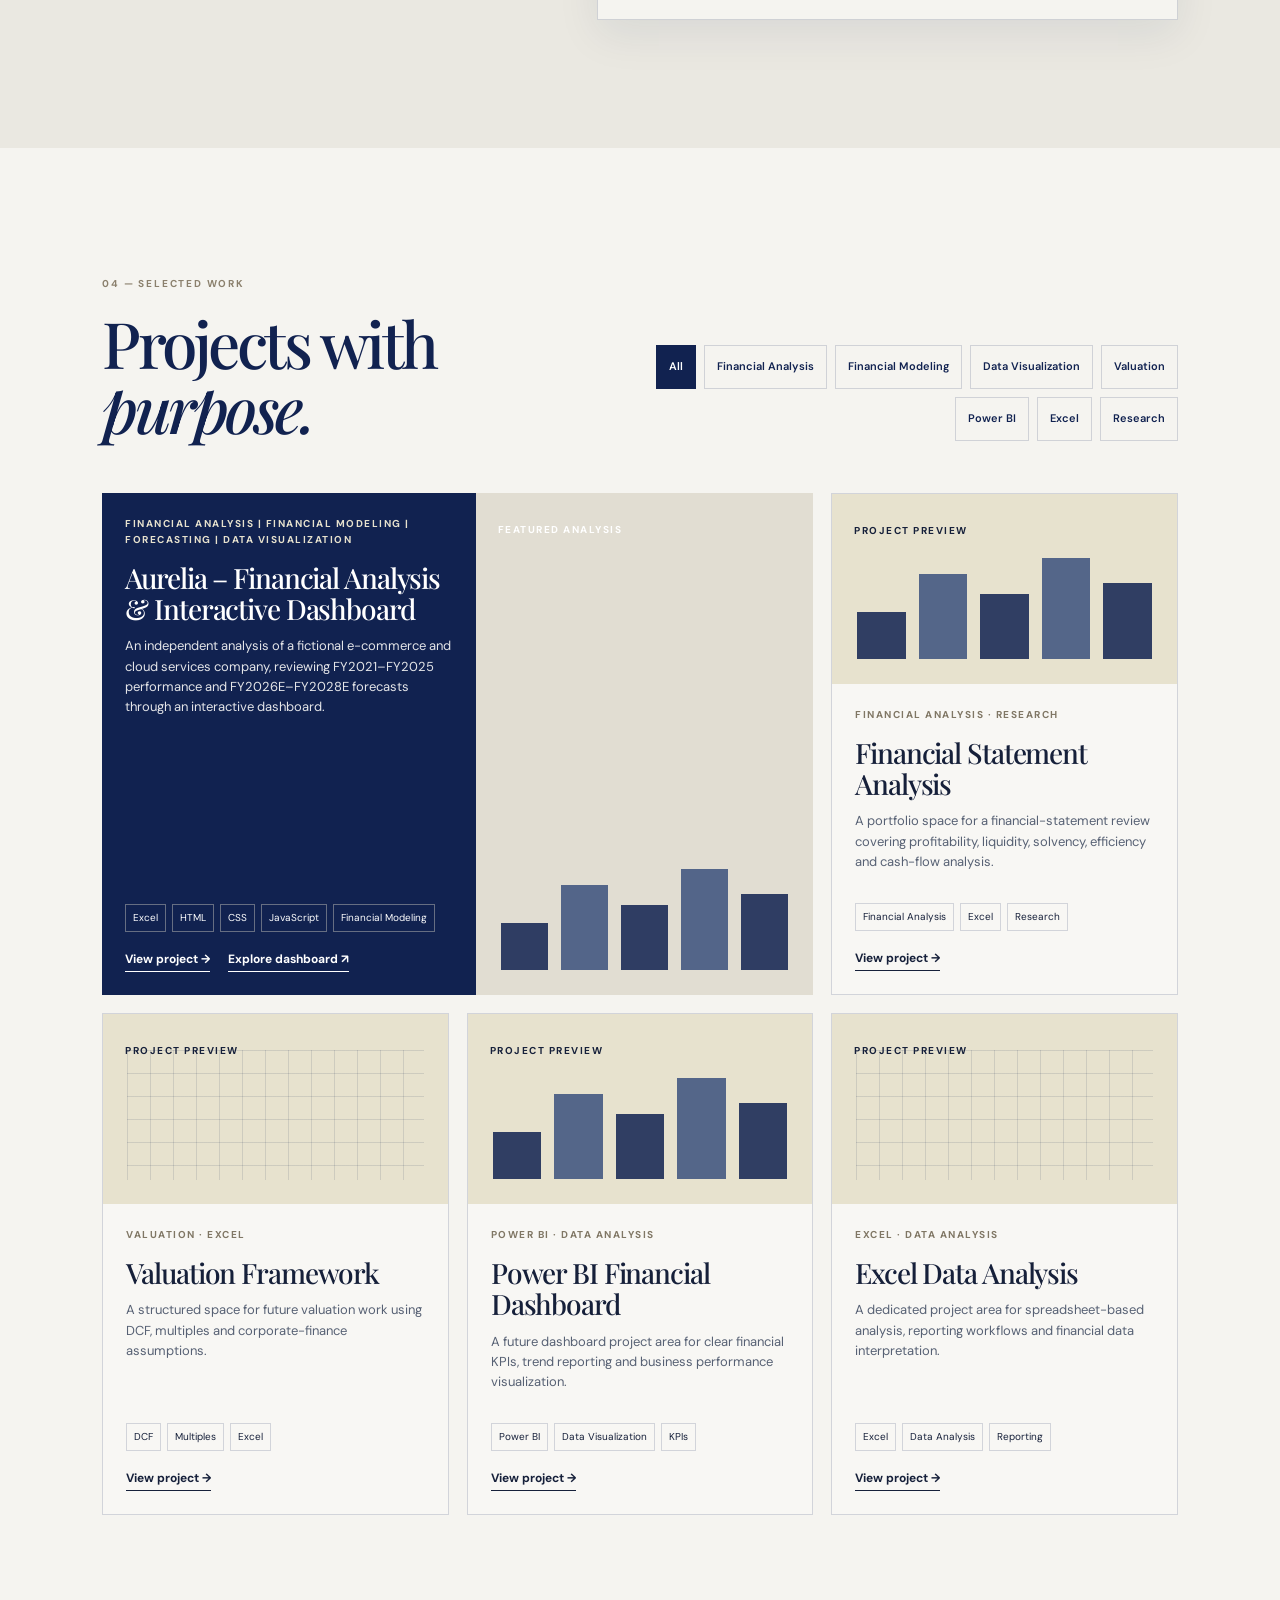
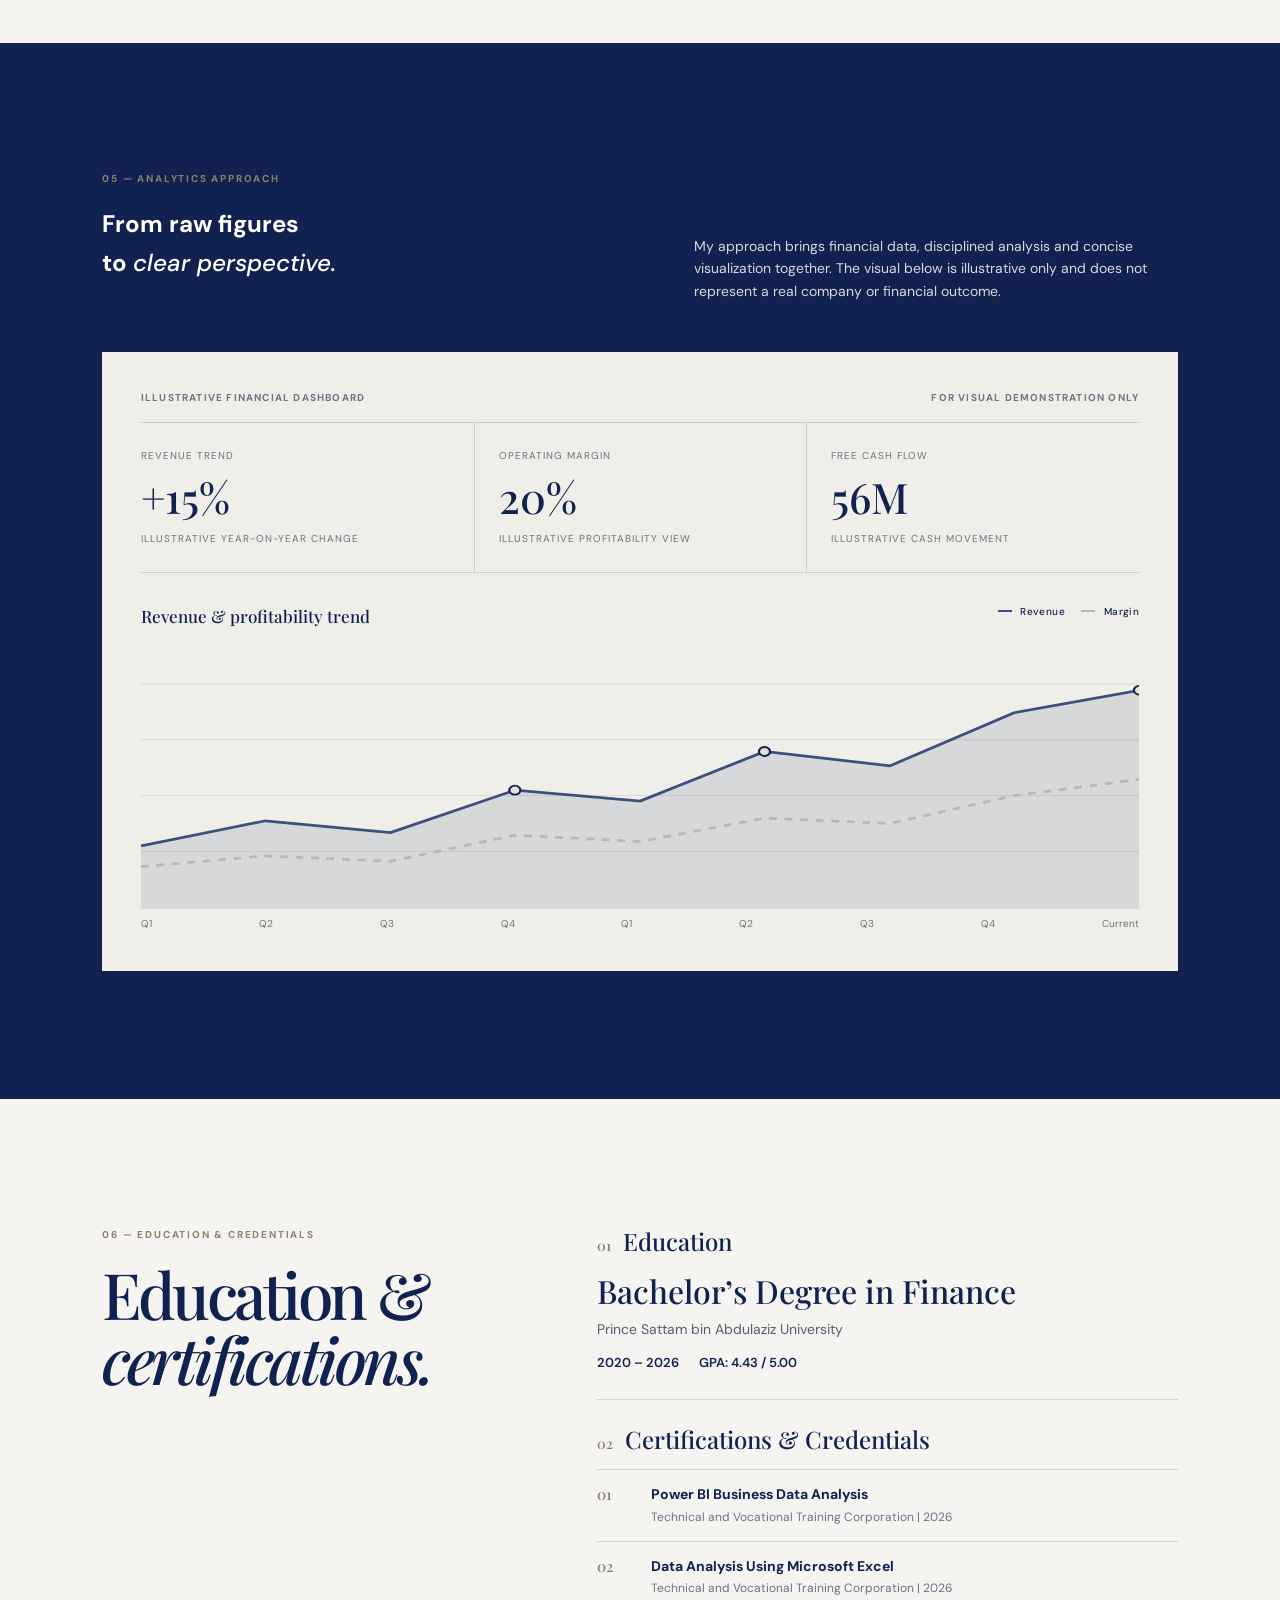
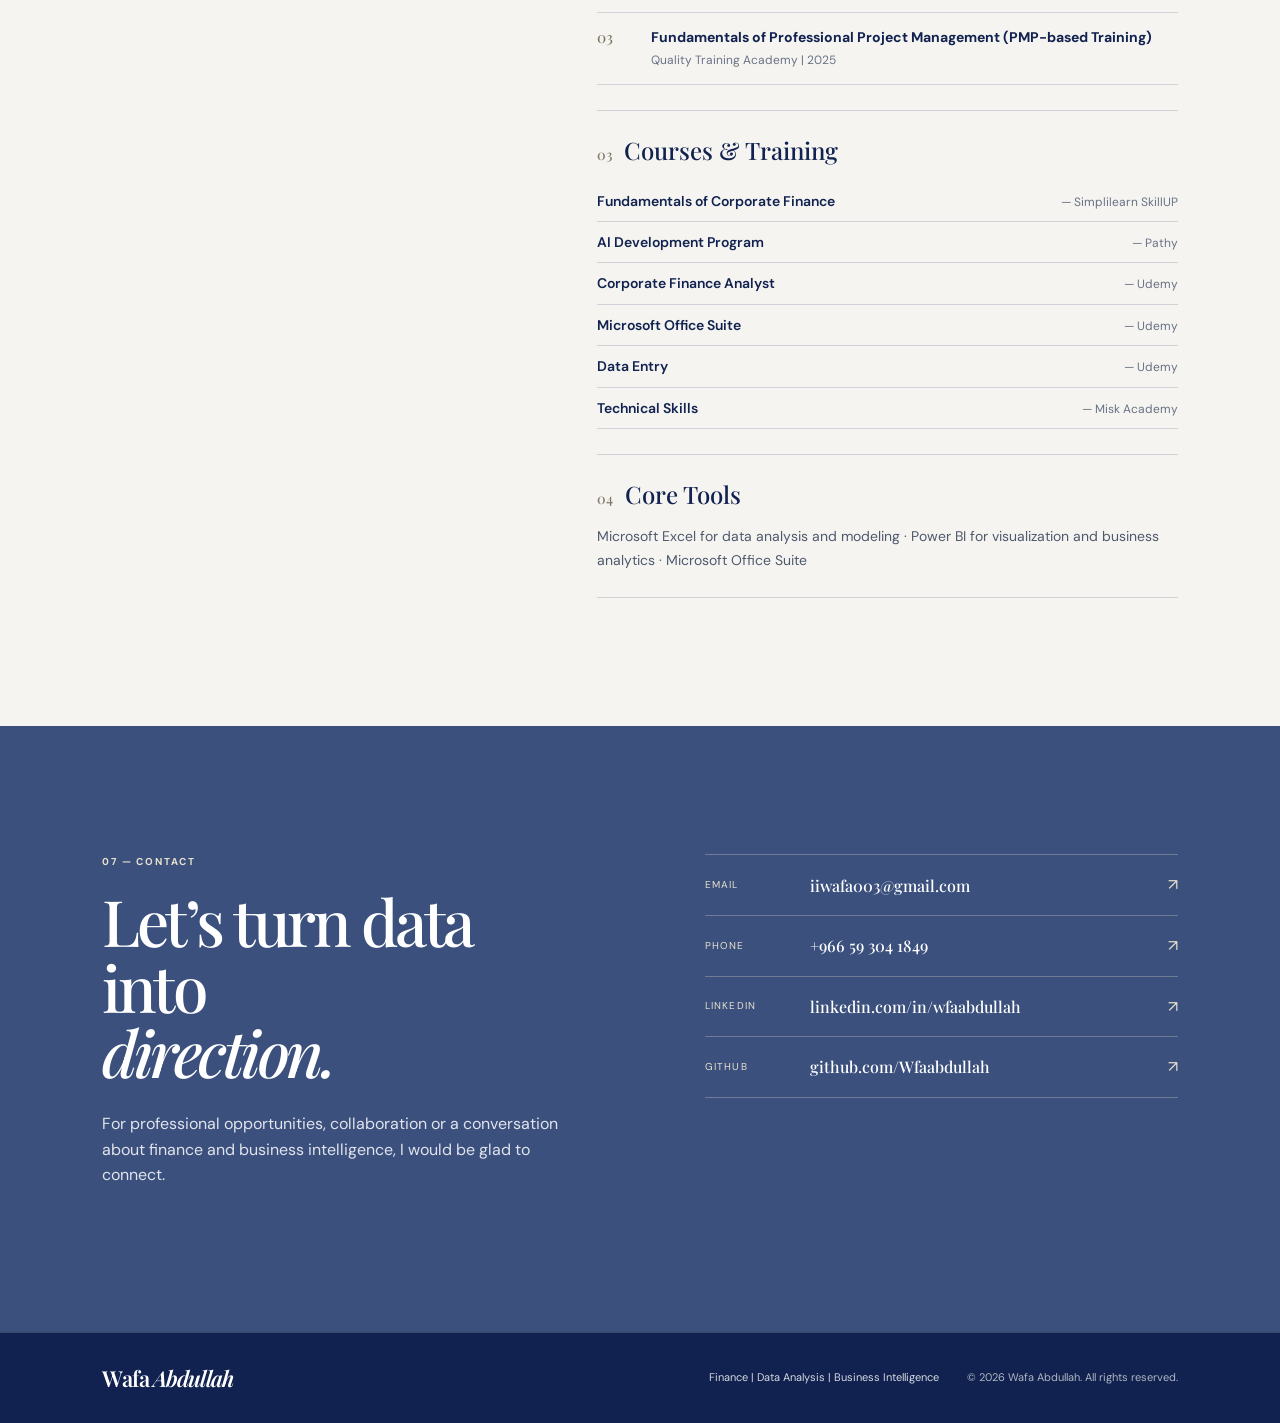
==== commit d536ad70: "Update About introduction and preserve languages" ====
--- a/index.html
+++ b/index.html
@@ -49,7 +49,7 @@
 
     <section class="section about" id="about">
       <div class="section-heading reveal"><p class="eyebrow">01 — About</p><h2>Financial thinking,<br /><em>made actionable.</em></h2></div>
-      <div class="about-content reveal"><p class="lead">I am a Finance graduate from Prince Sattam bin Abdulaziz University with a GPA of 4.43 / 5.00.</p><p>My internship at Ensan Charity gave me practical experience in financial statements, budgeting support, planning and reporting. I enjoy combining financial analysis with Excel and Power BI to make information clear and useful.</p><p class="profile-languages"><strong>Languages</strong> Arabic (native) · English (excellent) · Chinese (intermediate, HSK Level 3)</p><a class="text-link" href="#contact">Start a conversation <span>→</span></a></div>
+      <div class="about-content reveal"><p class="lead">Finance graduate with a background in financial reporting, budgeting, and data analysis. My academic projects and internship experience have strengthened my ability to work with financial information, assess business performance, and communicate findings through clear reports and visualizations.</p><p>I work with Microsoft Excel and Power BI, and I am interested in developing further in financial analysis, business intelligence, and data-driven decision-making.</p><p class="profile-languages"><strong>Languages</strong> Arabic (native) · English (excellent) · Chinese (intermediate, HSK Level 3)</p><a class="text-link" href="#contact">Start a conversation <span>→</span></a></div>
       <div class="capability-row reveal"><article><span>01</span><h3>Finance</h3><p>Statements, corporate finance and performance analysis.</p></article><article><span>02</span><h3>Data Analysis</h3><p>Structured analysis that reveals meaningful patterns.</p></article><article><span>03</span><h3>Power BI</h3><p>Clear dashboards for informed business decisions.</p></article><article><span>04</span><h3>Excel</h3><p>Practical models, reports and financial data work.</p></article></div>
     </section>
 
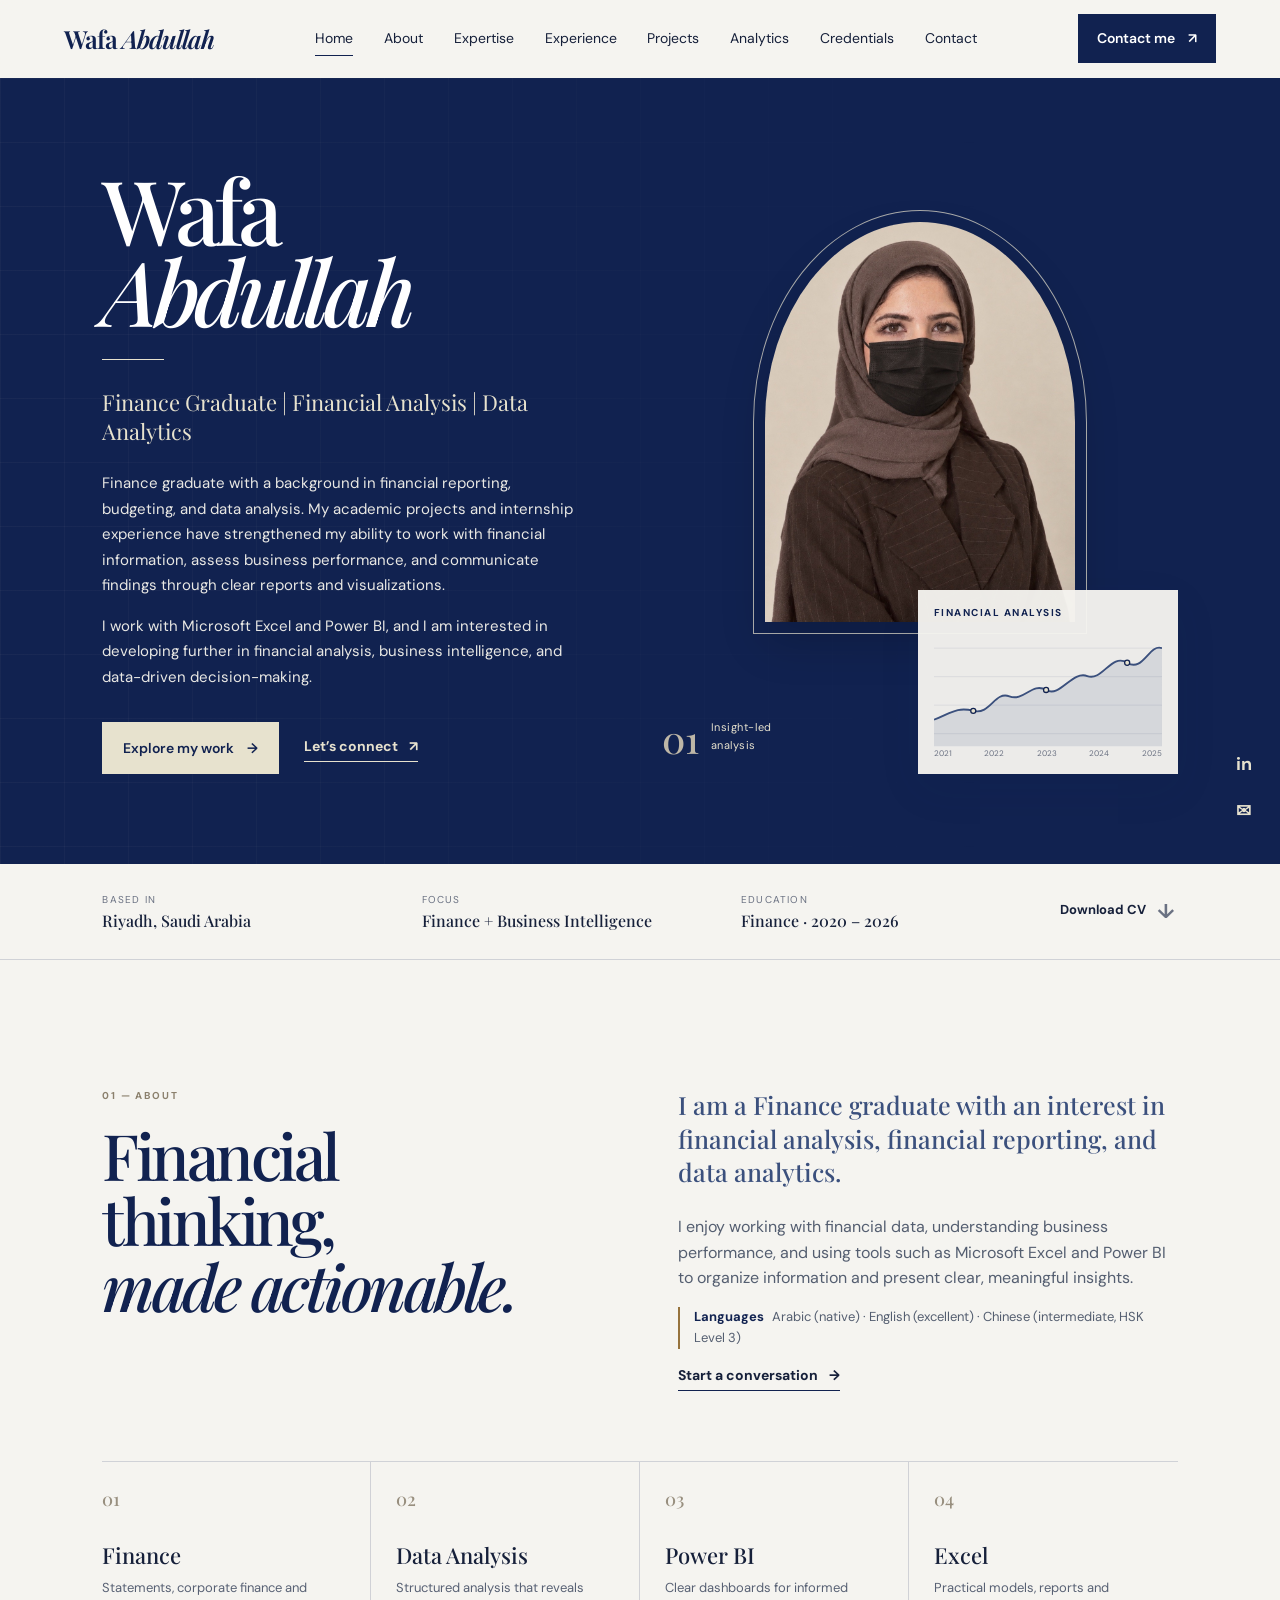
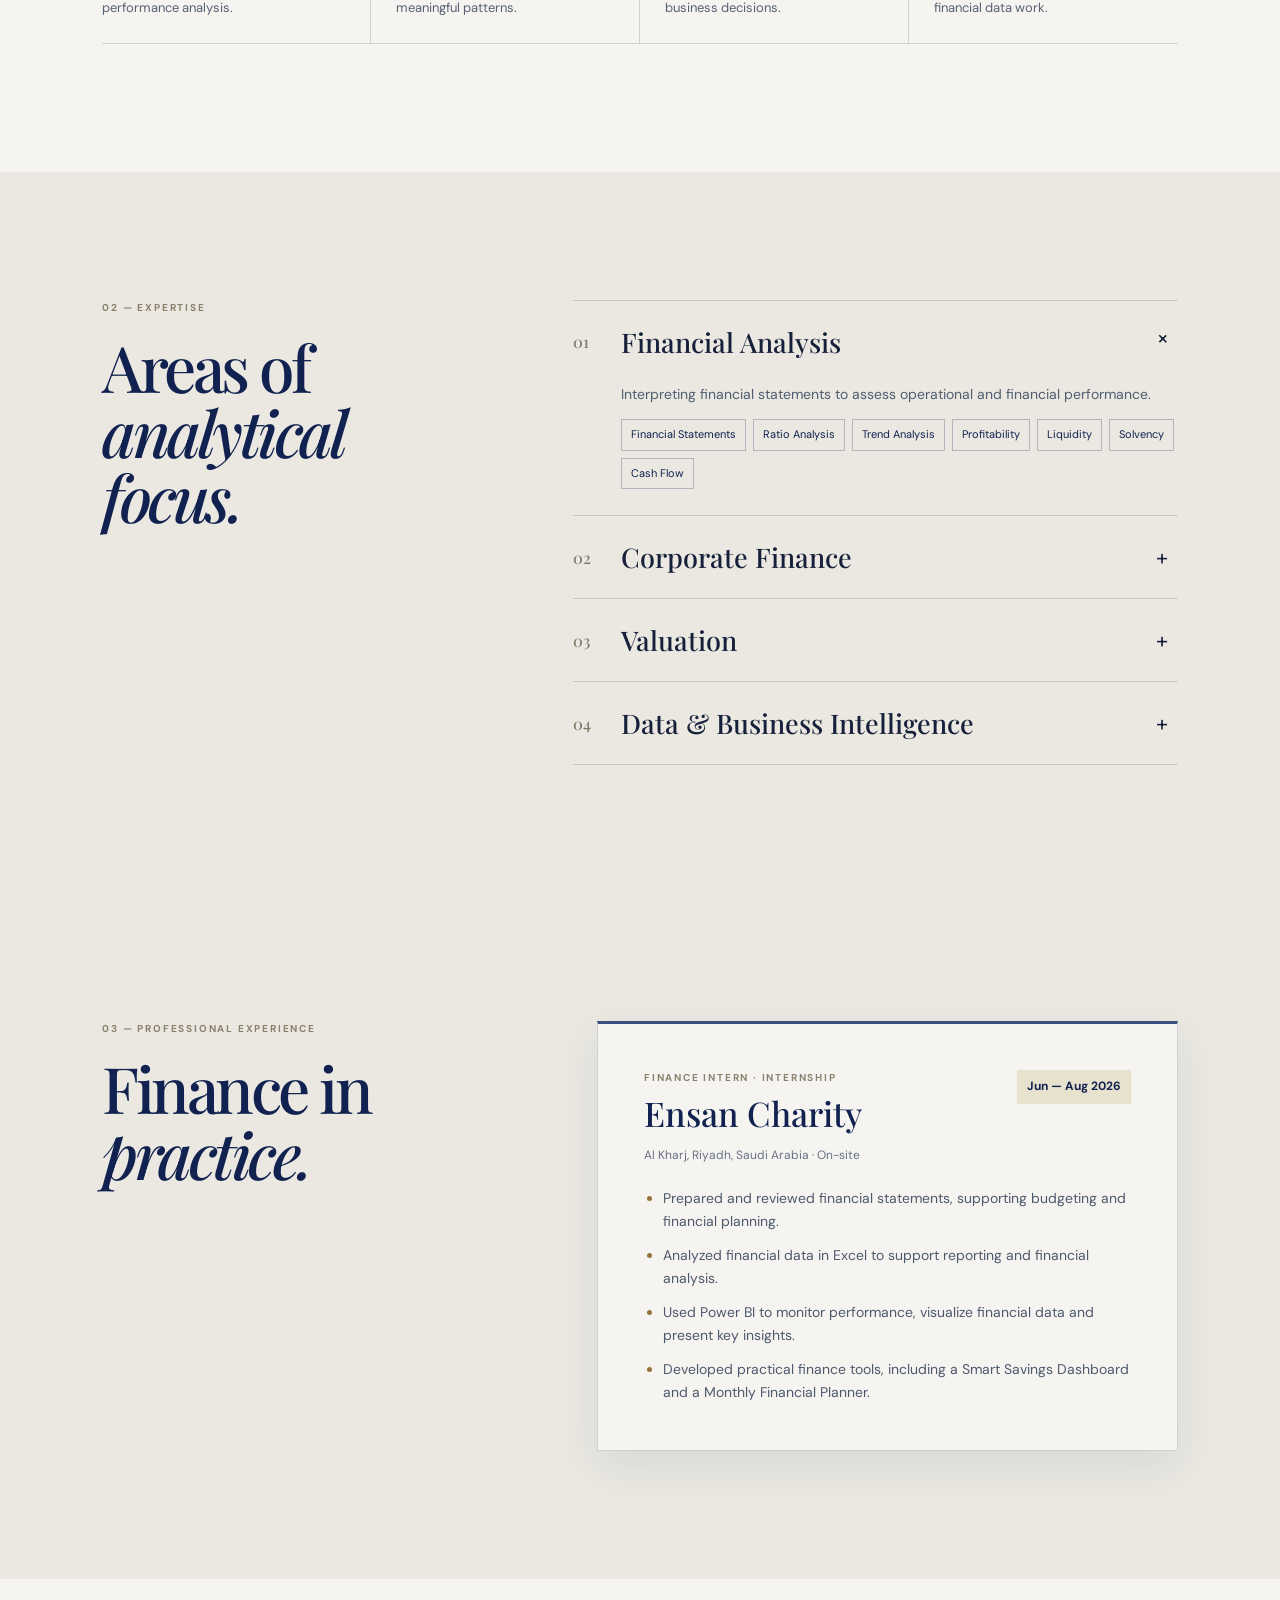
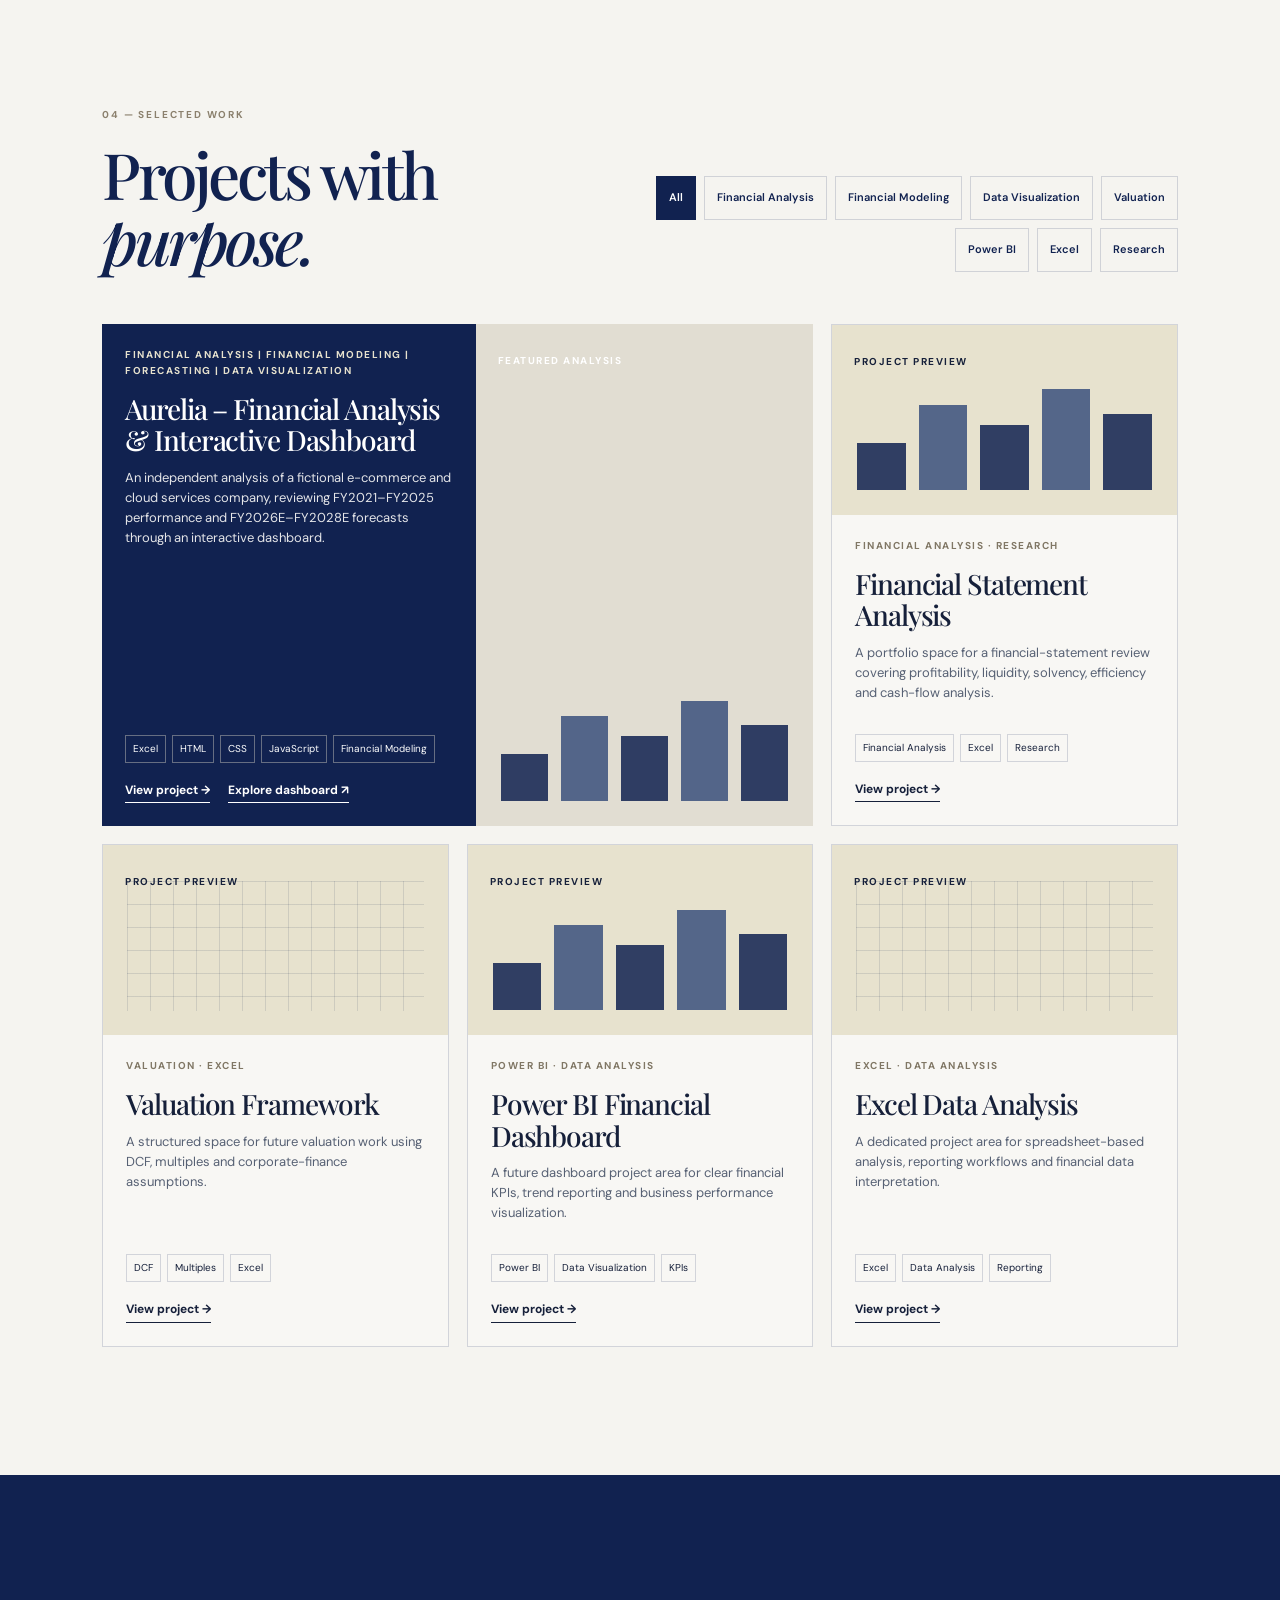
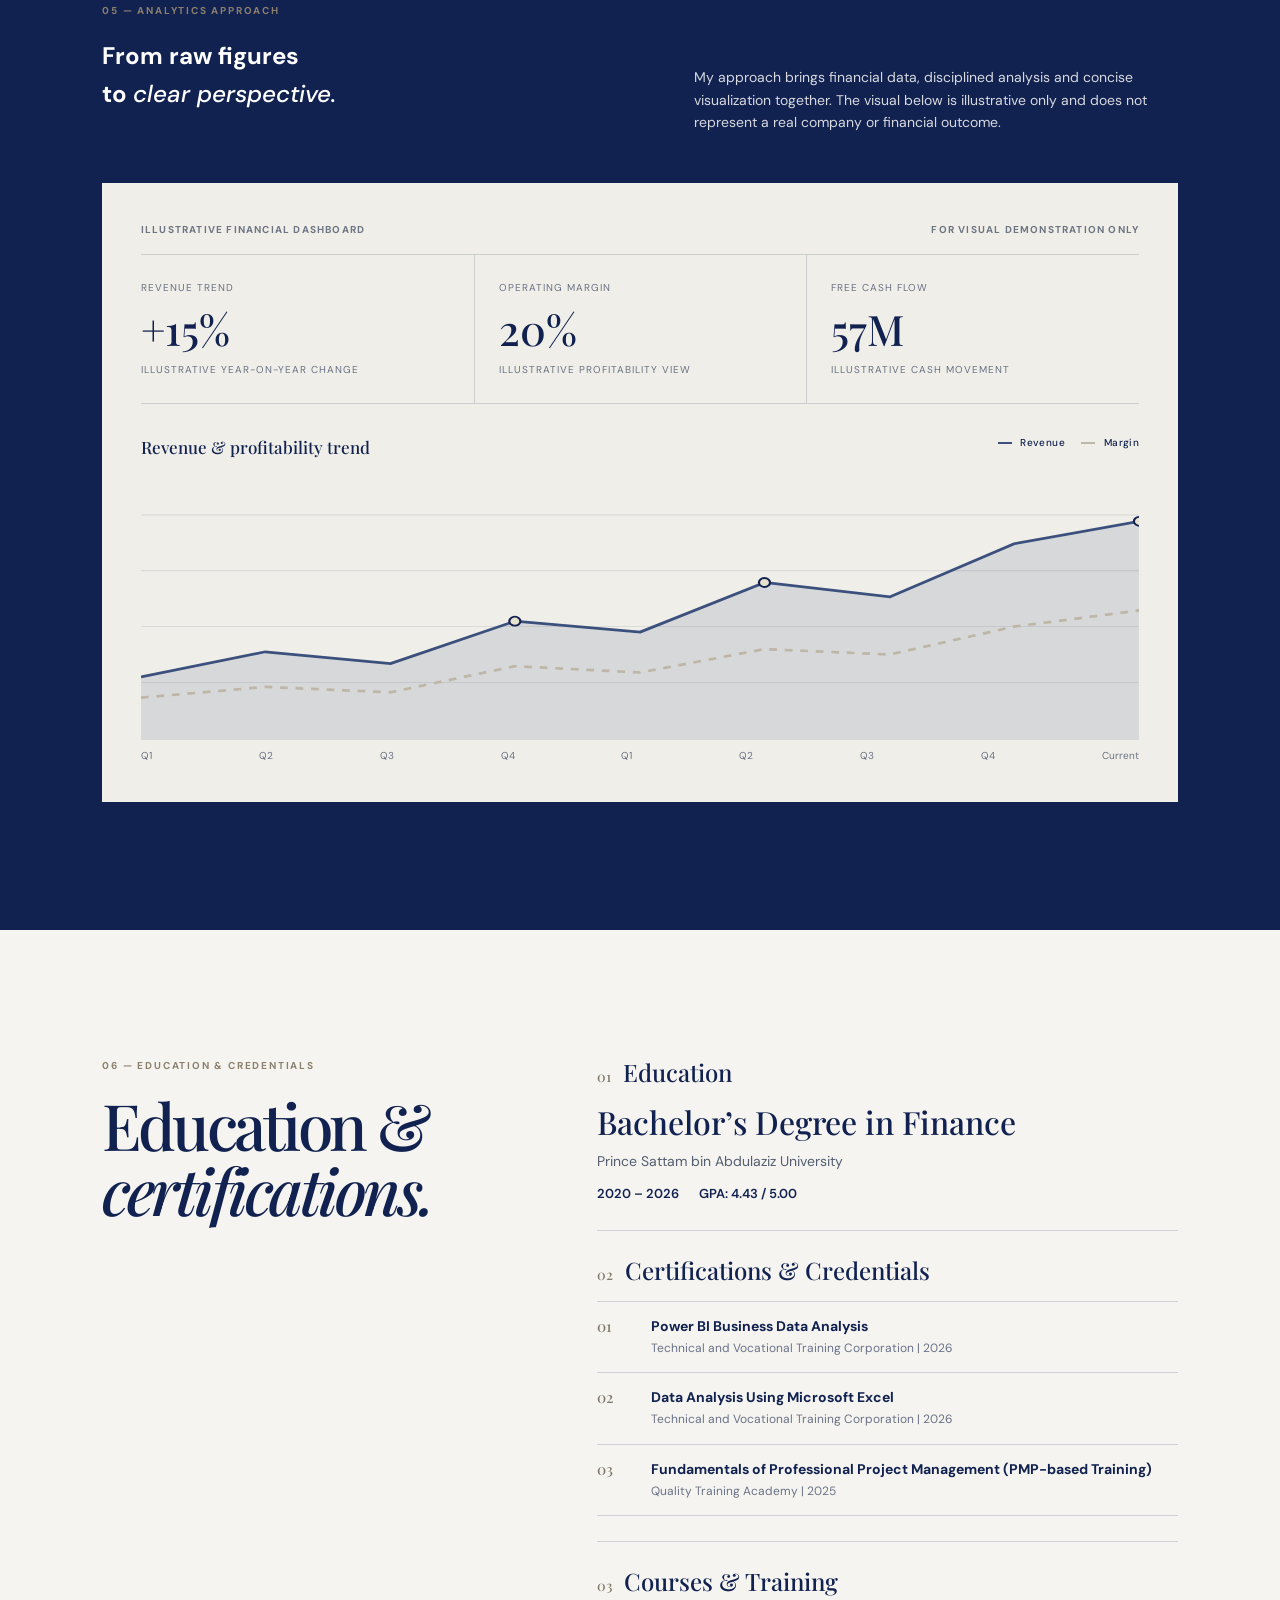
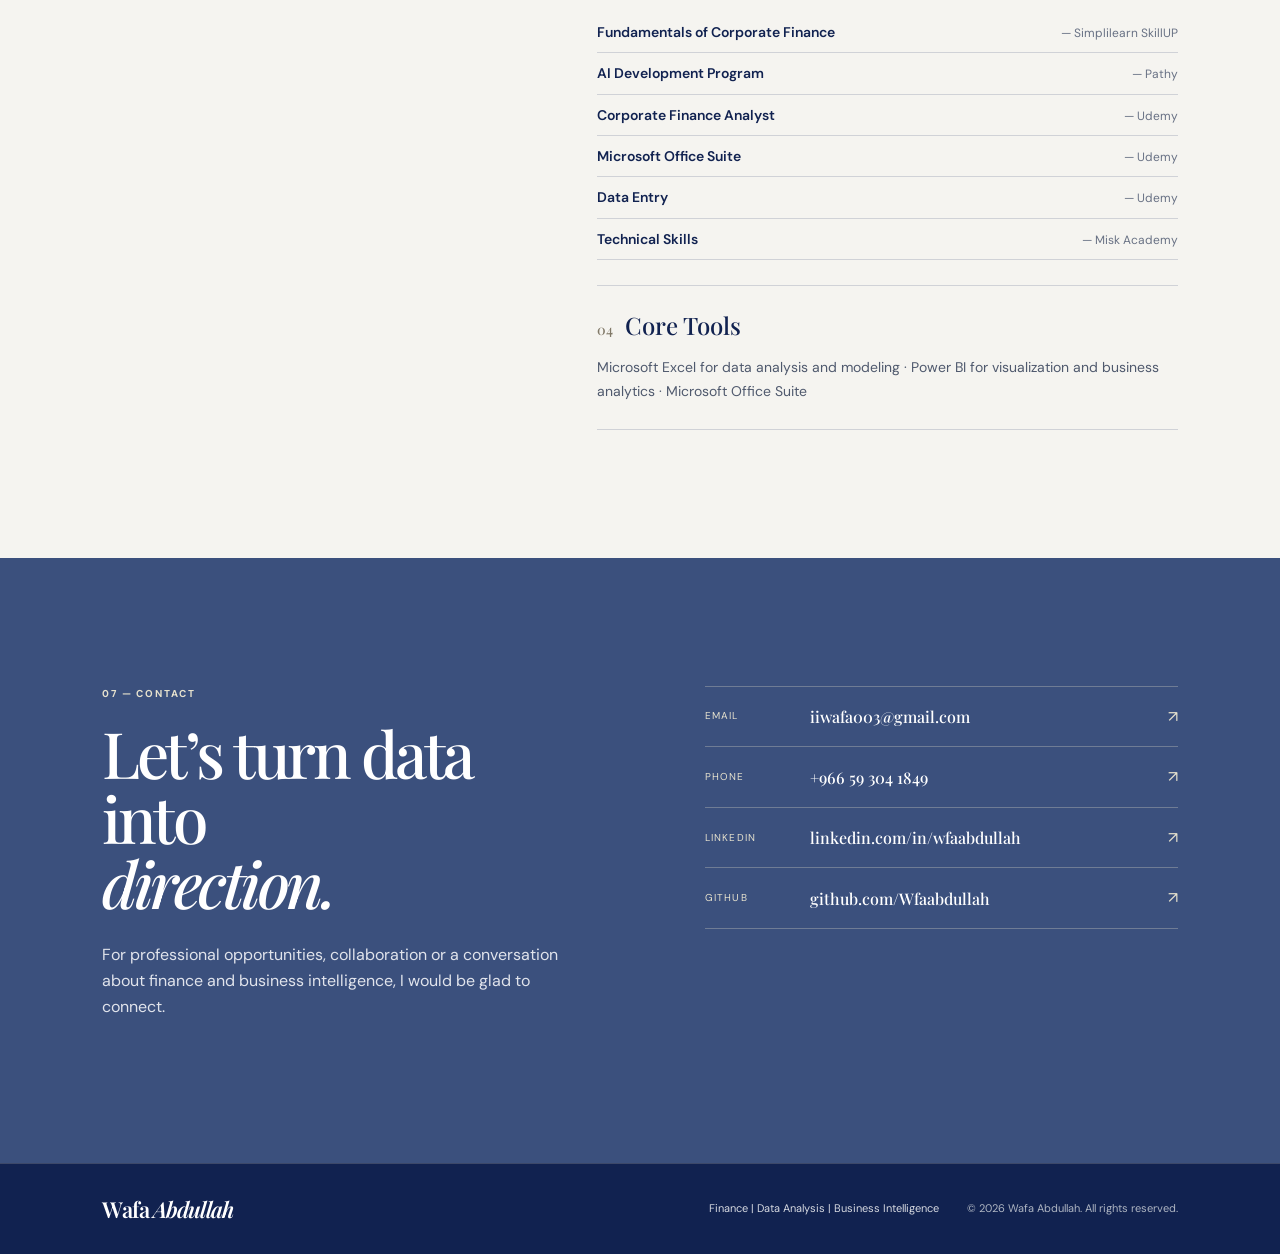
==== commit 474c2498: "Use latest About introduction copy" ====
--- a/index.html
+++ b/index.html
@@ -49,7 +49,7 @@
 
     <section class="section about" id="about">
       <div class="section-heading reveal"><p class="eyebrow">01 — About</p><h2>Financial thinking,<br /><em>made actionable.</em></h2></div>
-      <div class="about-content reveal"><p class="lead">Finance graduate with a background in financial reporting, budgeting, and data analysis. My academic projects and internship experience have strengthened my ability to work with financial information, assess business performance, and communicate findings through clear reports and visualizations.</p><p>I work with Microsoft Excel and Power BI, and I am interested in developing further in financial analysis, business intelligence, and data-driven decision-making.</p><p class="profile-languages"><strong>Languages</strong> Arabic (native) · English (excellent) · Chinese (intermediate, HSK Level 3)</p><a class="text-link" href="#contact">Start a conversation <span>→</span></a></div>
+      <div class="about-content reveal"><p class="lead">I am a Finance graduate with an interest in financial analysis, financial reporting, and data analytics.</p><p>I enjoy working with financial data, understanding business performance, and using tools such as Microsoft Excel and Power BI to organize information and present clear, meaningful insights.</p><p class="profile-languages"><strong>Languages</strong> Arabic (native) · English (excellent) · Chinese (intermediate, HSK Level 3)</p><a class="text-link" href="#contact">Start a conversation <span>→</span></a></div>
       <div class="capability-row reveal"><article><span>01</span><h3>Finance</h3><p>Statements, corporate finance and performance analysis.</p></article><article><span>02</span><h3>Data Analysis</h3><p>Structured analysis that reveals meaningful patterns.</p></article><article><span>03</span><h3>Power BI</h3><p>Clear dashboards for informed business decisions.</p></article><article><span>04</span><h3>Excel</h3><p>Practical models, reports and financial data work.</p></article></div>
     </section>
 
